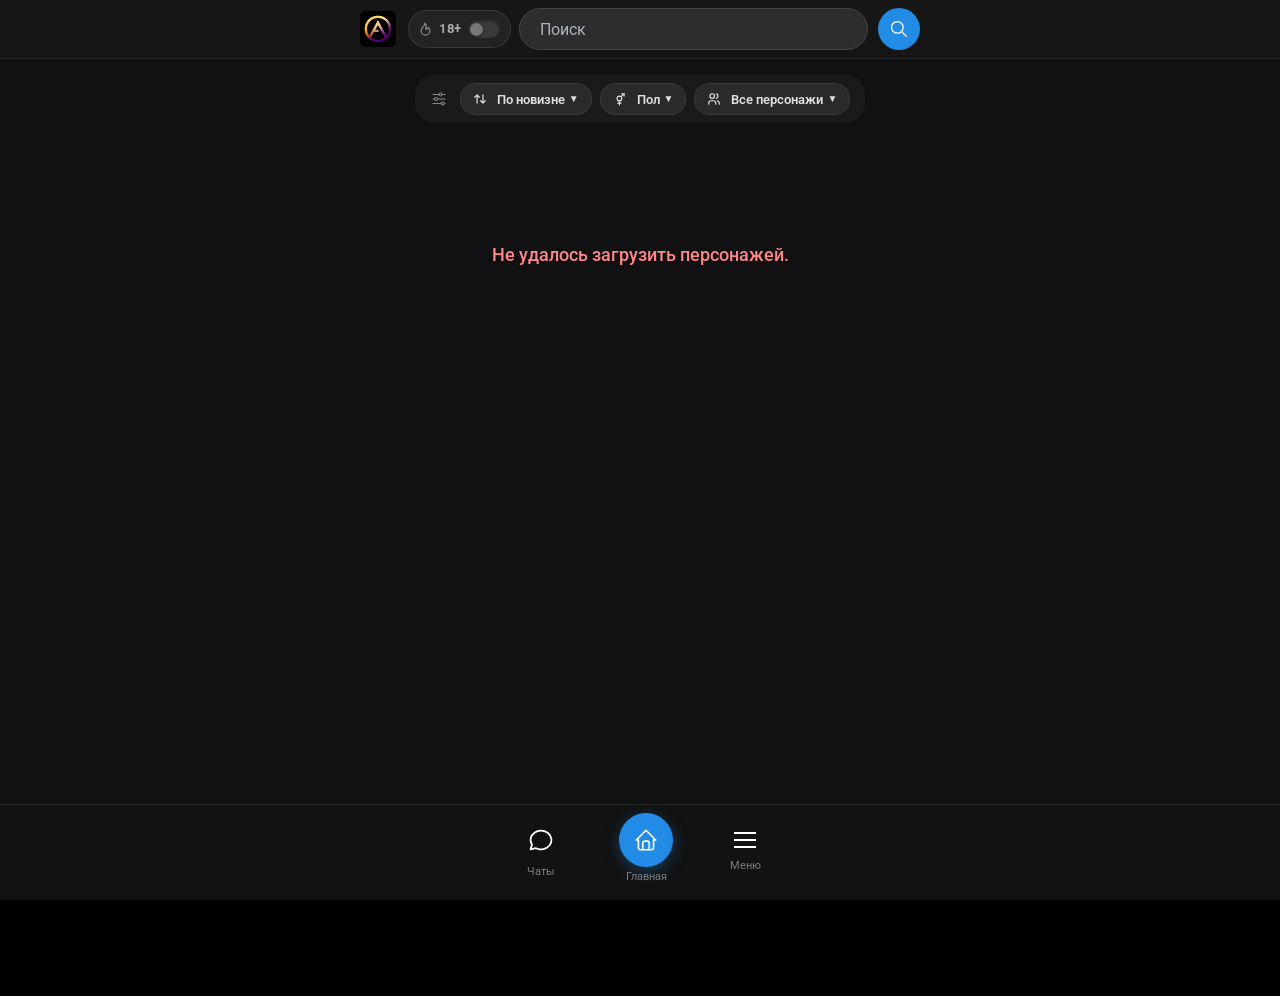
==== index.html @ a3805e85 "Update from https://github.com/DevONE-HoPe/webapp-react/commit/6ae5ed0ba43aebdad2dd66cb161c7d2dec6e6" ====
<!doctype html>
<html lang="en">
  <head>
    <meta charset="UTF-8" />
    <link rel="icon" type="image/svg+xml" href="/vite.svg" />
    <meta name="viewport" content="width=device-width, initial-scale=1.0, maximum-scale=1.0, user-scalable=no" />
    <!-- <script type="text/javascript" src="https://auth.robokassa.ru/Merchant/bundle/robokassa_iframe.js"></script> -->
    <script src="https://yookassa.ru/checkout-widget/v1/checkout-widget.js" defer></script>
    <title>webapp-roleplay</title>
    <script>
      (function () {
        var devtools = { open: false };
        var detector = /./;
        detector.toString = function () {
          devtools.open = true;
          return '';
        };

        var alreadyLogged = false;

        setInterval(function () {
          devtools.open = false;
          console.log('%c', detector);
          setTimeout(function () {
            if (devtools.open && !alreadyLogged) {
              alreadyLogged = true;
              console.log(
                '%c Если ты сюда залез — то зачем?\n А главный вопрос... нахуя? 🤨',
                'color: red; font-size: 16px; font-weight: bold;'
              );
            }
            if (!devtools.open) {
              alreadyLogged = false;
            }
          }, 0);
        }, 1000);
      })();
    </script>
    <script type="module" crossorigin src="/assets/index-6wDla1Z4.js"></script>
    <link rel="modulepreload" crossorigin href="/assets/vendor-react-Clb4NWHV.js">
    <link rel="modulepreload" crossorigin href="/assets/vendor-mantine-LKPTpN4j.js">
    <link rel="stylesheet" crossorigin href="/assets/index-DlAmmr0N.css">
  </head>
  <body>
    <div id="root"></div>
  </body>
</html>
---- assets/index-DlAmmr0N.css ----
:root,:host{color-scheme:var(--mantine-color-scheme)}*,*:before,*:after{box-sizing:border-box}input,button,textarea,select{font:inherit}button,select{text-transform:none}body,:host{margin:0;font-family:var(--mantine-font-family);font-size:var(--mantine-font-size-md);line-height:var(--mantine-line-height);background-color:var(--mantine-color-body);color:var(--mantine-color-text);-webkit-font-smoothing:var(--mantine-webkit-font-smoothing);-moz-osx-font-smoothing:var(--mantine-moz-font-smoothing)}@media screen and (max-device-width:31.25em){body,:host{-webkit-text-size-adjust:100%}}@media(prefers-reduced-motion:reduce){[data-respect-reduced-motion] [data-reduce-motion]{transition:none;animation:none}}[data-mantine-color-scheme=light] .mantine-light-hidden,[data-mantine-color-scheme=dark] .mantine-dark-hidden{display:none}.mantine-focus-auto:focus-visible{outline:2px solid var(--mantine-primary-color-filled);outline-offset:calc(.125rem * var(--mantine-scale))}.mantine-focus-always:focus{outline:2px solid var(--mantine-primary-color-filled);outline-offset:calc(.125rem * var(--mantine-scale))}.mantine-focus-never:focus{outline:none}.mantine-active:active{transform:translateY(calc(.0625rem * var(--mantine-scale)))}fieldset:disabled .mantine-active:active{transform:none}:where([dir=rtl]) .mantine-rotate-rtl{transform:rotate(180deg)}:root,:host{--mantine-z-index-app: 100;--mantine-z-index-modal: 200;--mantine-z-index-popover: 300;--mantine-z-index-overlay: 400;--mantine-z-index-max: 9999;--mantine-scale: 1;--mantine-cursor-type: default;--mantine-webkit-font-smoothing: antialiased;--mantine-moz-font-smoothing: grayscale;--mantine-color-white: #fff;--mantine-color-black: #000;--mantine-line-height: 1.55;--mantine-font-family: -apple-system, BlinkMacSystemFont, Segoe UI, Roboto, Helvetica, Arial, sans-serif, Apple Color Emoji, Segoe UI Emoji;--mantine-font-family-monospace: ui-monospace, SFMono-Regular, Menlo, Monaco, Consolas, Liberation Mono, Courier New, monospace;--mantine-font-family-headings: -apple-system, BlinkMacSystemFont, Segoe UI, Roboto, Helvetica, Arial, sans-serif, Apple Color Emoji, Segoe UI Emoji;--mantine-heading-font-weight: 700;--mantine-heading-text-wrap: wrap;--mantine-radius-default: calc(.25rem * var(--mantine-scale));--mantine-primary-color-filled: var(--mantine-color-blue-filled);--mantine-primary-color-filled-hover: var(--mantine-color-blue-filled-hover);--mantine-primary-color-light: var(--mantine-color-blue-light);--mantine-primary-color-light-hover: var(--mantine-color-blue-light-hover);--mantine-primary-color-light-color: var(--mantine-color-blue-light-color);--mantine-breakpoint-xs: 36em;--mantine-breakpoint-sm: 48em;--mantine-breakpoint-md: 62em;--mantine-breakpoint-lg: 75em;--mantine-breakpoint-xl: 88em;--mantine-spacing-xs: calc(.625rem * var(--mantine-scale));--mantine-spacing-sm: calc(.75rem * var(--mantine-scale));--mantine-spacing-md: calc(1rem * var(--mantine-scale));--mantine-spacing-lg: calc(1.25rem * var(--mantine-scale));--mantine-spacing-xl: calc(2rem * var(--mantine-scale));--mantine-font-size-xs: calc(.75rem * var(--mantine-scale));--mantine-font-size-sm: calc(.875rem * var(--mantine-scale));--mantine-font-size-md: calc(1rem * var(--mantine-scale));--mantine-font-size-lg: calc(1.125rem * var(--mantine-scale));--mantine-font-size-xl: calc(1.25rem * var(--mantine-scale));--mantine-line-height-xs: 1.4;--mantine-line-height-sm: 1.45;--mantine-line-height-md: 1.55;--mantine-line-height-lg: 1.6;--mantine-line-height-xl: 1.65;--mantine-shadow-xs: 0 calc(.0625rem * var(--mantine-scale)) calc(.1875rem * var(--mantine-scale)) rgba(0, 0, 0, .05), 0 calc(.0625rem * var(--mantine-scale)) calc(.125rem * var(--mantine-scale)) rgba(0, 0, 0, .1);--mantine-shadow-sm: 0 calc(.0625rem * var(--mantine-scale)) calc(.1875rem * var(--mantine-scale)) rgba(0, 0, 0, .05), rgba(0, 0, 0, .05) 0 calc(.625rem * var(--mantine-scale)) calc(.9375rem * var(--mantine-scale)) calc(-.3125rem * var(--mantine-scale)), rgba(0, 0, 0, .04) 0 calc(.4375rem * var(--mantine-scale)) calc(.4375rem * var(--mantine-scale)) calc(-.3125rem * var(--mantine-scale));--mantine-shadow-md: 0 calc(.0625rem * var(--mantine-scale)) calc(.1875rem * var(--mantine-scale)) rgba(0, 0, 0, .05), rgba(0, 0, 0, .05) 0 calc(1.25rem * var(--mantine-scale)) calc(1.5625rem * var(--mantine-scale)) calc(-.3125rem * var(--mantine-scale)), rgba(0, 0, 0, .04) 0 calc(.625rem * var(--mantine-scale)) calc(.625rem * var(--mantine-scale)) calc(-.3125rem * var(--mantine-scale));--mantine-shadow-lg: 0 calc(.0625rem * var(--mantine-scale)) calc(.1875rem * var(--mantine-scale)) rgba(0, 0, 0, .05), rgba(0, 0, 0, .05) 0 calc(1.75rem * var(--mantine-scale)) calc(1.4375rem * var(--mantine-scale)) calc(-.4375rem * var(--mantine-scale)), rgba(0, 0, 0, .04) 0 calc(.75rem * var(--mantine-scale)) calc(.75rem * var(--mantine-scale)) calc(-.4375rem * var(--mantine-scale));--mantine-shadow-xl: 0 calc(.0625rem * var(--mantine-scale)) calc(.1875rem * var(--mantine-scale)) rgba(0, 0, 0, .05), rgba(0, 0, 0, .05) 0 calc(2.25rem * var(--mantine-scale)) calc(1.75rem * var(--mantine-scale)) calc(-.4375rem * var(--mantine-scale)), rgba(0, 0, 0, .04) 0 calc(1.0625rem * var(--mantine-scale)) calc(1.0625rem * var(--mantine-scale)) calc(-.4375rem * var(--mantine-scale));--mantine-radius-xs: calc(.125rem * var(--mantine-scale));--mantine-radius-sm: calc(.25rem * var(--mantine-scale));--mantine-radius-md: calc(.5rem * var(--mantine-scale));--mantine-radius-lg: calc(1rem * var(--mantine-scale));--mantine-radius-xl: calc(2rem * var(--mantine-scale));--mantine-primary-color-0: var(--mantine-color-blue-0);--mantine-primary-color-1: var(--mantine-color-blue-1);--mantine-primary-color-2: var(--mantine-color-blue-2);--mantine-primary-color-3: var(--mantine-color-blue-3);--mantine-primary-color-4: var(--mantine-color-blue-4);--mantine-primary-color-5: var(--mantine-color-blue-5);--mantine-primary-color-6: var(--mantine-color-blue-6);--mantine-primary-color-7: var(--mantine-color-blue-7);--mantine-primary-color-8: var(--mantine-color-blue-8);--mantine-primary-color-9: var(--mantine-color-blue-9);--mantine-color-dark-0: #c9c9c9;--mantine-color-dark-1: #b8b8b8;--mantine-color-dark-2: #828282;--mantine-color-dark-3: #696969;--mantine-color-dark-4: #424242;--mantine-color-dark-5: #3b3b3b;--mantine-color-dark-6: #2e2e2e;--mantine-color-dark-7: #242424;--mantine-color-dark-8: #1f1f1f;--mantine-color-dark-9: #141414;--mantine-color-gray-0: #f8f9fa;--mantine-color-gray-1: #f1f3f5;--mantine-color-gray-2: #e9ecef;--mantine-color-gray-3: #dee2e6;--mantine-color-gray-4: #ced4da;--mantine-color-gray-5: #adb5bd;--mantine-color-gray-6: #868e96;--mantine-color-gray-7: #495057;--mantine-color-gray-8: #343a40;--mantine-color-gray-9: #212529;--mantine-color-red-0: #fff5f5;--mantine-color-red-1: #ffe3e3;--mantine-color-red-2: #ffc9c9;--mantine-color-red-3: #ffa8a8;--mantine-color-red-4: #ff8787;--mantine-color-red-5: #ff6b6b;--mantine-color-red-6: #fa5252;--mantine-color-red-7: #f03e3e;--mantine-color-red-8: #e03131;--mantine-color-red-9: #c92a2a;--mantine-color-pink-0: #fff0f6;--mantine-color-pink-1: #ffdeeb;--mantine-color-pink-2: #fcc2d7;--mantine-color-pink-3: #faa2c1;--mantine-color-pink-4: #f783ac;--mantine-color-pink-5: #f06595;--mantine-color-pink-6: #e64980;--mantine-color-pink-7: #d6336c;--mantine-color-pink-8: #c2255c;--mantine-color-pink-9: #a61e4d;--mantine-color-grape-0: #f8f0fc;--mantine-color-grape-1: #f3d9fa;--mantine-color-grape-2: #eebefa;--mantine-color-grape-3: #e599f7;--mantine-color-grape-4: #da77f2;--mantine-color-grape-5: #cc5de8;--mantine-color-grape-6: #be4bdb;--mantine-color-grape-7: #ae3ec9;--mantine-color-grape-8: #9c36b5;--mantine-color-grape-9: #862e9c;--mantine-color-violet-0: #f3f0ff;--mantine-color-violet-1: #e5dbff;--mantine-color-violet-2: #d0bfff;--mantine-color-violet-3: #b197fc;--mantine-color-violet-4: #9775fa;--mantine-color-violet-5: #845ef7;--mantine-color-violet-6: #7950f2;--mantine-color-violet-7: #7048e8;--mantine-color-violet-8: #6741d9;--mantine-color-violet-9: #5f3dc4;--mantine-color-indigo-0: #edf2ff;--mantine-color-indigo-1: #dbe4ff;--mantine-color-indigo-2: #bac8ff;--mantine-color-indigo-3: #91a7ff;--mantine-color-indigo-4: #748ffc;--mantine-color-indigo-5: #5c7cfa;--mantine-color-indigo-6: #4c6ef5;--mantine-color-indigo-7: #4263eb;--mantine-color-indigo-8: #3b5bdb;--mantine-color-indigo-9: #364fc7;--mantine-color-blue-0: #e7f5ff;--mantine-color-blue-1: #d0ebff;--mantine-color-blue-2: #a5d8ff;--mantine-color-blue-3: #74c0fc;--mantine-color-blue-4: #4dabf7;--mantine-color-blue-5: #339af0;--mantine-color-blue-6: #228be6;--mantine-color-blue-7: #1c7ed6;--mantine-color-blue-8: #1971c2;--mantine-color-blue-9: #1864ab;--mantine-color-cyan-0: #e3fafc;--mantine-color-cyan-1: #c5f6fa;--mantine-color-cyan-2: #99e9f2;--mantine-color-cyan-3: #66d9e8;--mantine-color-cyan-4: #3bc9db;--mantine-color-cyan-5: #22b8cf;--mantine-color-cyan-6: #15aabf;--mantine-color-cyan-7: #1098ad;--mantine-color-cyan-8: #0c8599;--mantine-color-cyan-9: #0b7285;--mantine-color-teal-0: #e6fcf5;--mantine-color-teal-1: #c3fae8;--mantine-color-teal-2: #96f2d7;--mantine-color-teal-3: #63e6be;--mantine-color-teal-4: #38d9a9;--mantine-color-teal-5: #20c997;--mantine-color-teal-6: #12b886;--mantine-color-teal-7: #0ca678;--mantine-color-teal-8: #099268;--mantine-color-teal-9: #087f5b;--mantine-color-green-0: #ebfbee;--mantine-color-green-1: #d3f9d8;--mantine-color-green-2: #b2f2bb;--mantine-color-green-3: #8ce99a;--mantine-color-green-4: #69db7c;--mantine-color-green-5: #51cf66;--mantine-color-green-6: #40c057;--mantine-color-green-7: #37b24d;--mantine-color-green-8: #2f9e44;--mantine-color-green-9: #2b8a3e;--mantine-color-lime-0: #f4fce3;--mantine-color-lime-1: #e9fac8;--mantine-color-lime-2: #d8f5a2;--mantine-color-lime-3: #c0eb75;--mantine-color-lime-4: #a9e34b;--mantine-color-lime-5: #94d82d;--mantine-color-lime-6: #82c91e;--mantine-color-lime-7: #74b816;--mantine-color-lime-8: #66a80f;--mantine-color-lime-9: #5c940d;--mantine-color-yellow-0: #fff9db;--mantine-color-yellow-1: #fff3bf;--mantine-color-yellow-2: #ffec99;--mantine-color-yellow-3: #ffe066;--mantine-color-yellow-4: #ffd43b;--mantine-color-yellow-5: #fcc419;--mantine-color-yellow-6: #fab005;--mantine-color-yellow-7: #f59f00;--mantine-color-yellow-8: #f08c00;--mantine-color-yellow-9: #e67700;--mantine-color-orange-0: #fff4e6;--mantine-color-orange-1: #ffe8cc;--mantine-color-orange-2: #ffd8a8;--mantine-color-orange-3: #ffc078;--mantine-color-orange-4: #ffa94d;--mantine-color-orange-5: #ff922b;--mantine-color-orange-6: #fd7e14;--mantine-color-orange-7: #f76707;--mantine-color-orange-8: #e8590c;--mantine-color-orange-9: #d9480f;--mantine-h1-font-size: calc(2.125rem * var(--mantine-scale));--mantine-h1-line-height: 1.3;--mantine-h1-font-weight: 700;--mantine-h2-font-size: calc(1.625rem * var(--mantine-scale));--mantine-h2-line-height: 1.35;--mantine-h2-font-weight: 700;--mantine-h3-font-size: calc(1.375rem * var(--mantine-scale));--mantine-h3-line-height: 1.4;--mantine-h3-font-weight: 700;--mantine-h4-font-size: calc(1.125rem * var(--mantine-scale));--mantine-h4-line-height: 1.45;--mantine-h4-font-weight: 700;--mantine-h5-font-size: calc(1rem * var(--mantine-scale));--mantine-h5-line-height: 1.5;--mantine-h5-font-weight: 700;--mantine-h6-font-size: calc(.875rem * var(--mantine-scale));--mantine-h6-line-height: 1.5;--mantine-h6-font-weight: 700}:root[data-mantine-color-scheme=dark],:host([data-mantine-color-scheme="dark"]){--mantine-color-scheme: dark;--mantine-primary-color-contrast: var(--mantine-color-white);--mantine-color-bright: var(--mantine-color-white);--mantine-color-text: var(--mantine-color-dark-0);--mantine-color-body: var(--mantine-color-dark-7);--mantine-color-error: var(--mantine-color-red-8);--mantine-color-placeholder: var(--mantine-color-dark-3);--mantine-color-anchor: var(--mantine-color-blue-4);--mantine-color-default: var(--mantine-color-dark-6);--mantine-color-default-hover: var(--mantine-color-dark-5);--mantine-color-default-color: var(--mantine-color-white);--mantine-color-default-border: var(--mantine-color-dark-4);--mantine-color-dimmed: var(--mantine-color-dark-2);--mantine-color-disabled: var(--mantine-color-dark-6);--mantine-color-disabled-color: var(--mantine-color-dark-3);--mantine-color-disabled-border: var(--mantine-color-dark-4);--mantine-color-dark-text: var(--mantine-color-dark-4);--mantine-color-dark-filled: var(--mantine-color-dark-8);--mantine-color-dark-filled-hover: var(--mantine-color-dark-9);--mantine-color-dark-light: rgba(46, 46, 46, .15);--mantine-color-dark-light-hover: rgba(46, 46, 46, .2);--mantine-color-dark-light-color: var(--mantine-color-dark-3);--mantine-color-dark-outline: var(--mantine-color-dark-4);--mantine-color-dark-outline-hover: rgba(66, 66, 66, .05);--mantine-color-gray-text: var(--mantine-color-gray-4);--mantine-color-gray-filled: var(--mantine-color-gray-8);--mantine-color-gray-filled-hover: var(--mantine-color-gray-9);--mantine-color-gray-light: rgba(134, 142, 150, .15);--mantine-color-gray-light-hover: rgba(134, 142, 150, .2);--mantine-color-gray-light-color: var(--mantine-color-gray-3);--mantine-color-gray-outline: var(--mantine-color-gray-4);--mantine-color-gray-outline-hover: rgba(206, 212, 218, .05);--mantine-color-red-text: var(--mantine-color-red-4);--mantine-color-red-filled: var(--mantine-color-red-8);--mantine-color-red-filled-hover: var(--mantine-color-red-9);--mantine-color-red-light: rgba(250, 82, 82, .15);--mantine-color-red-light-hover: rgba(250, 82, 82, .2);--mantine-color-red-light-color: var(--mantine-color-red-3);--mantine-color-red-outline: var(--mantine-color-red-4);--mantine-color-red-outline-hover: rgba(255, 135, 135, .05);--mantine-color-pink-text: var(--mantine-color-pink-4);--mantine-color-pink-filled: var(--mantine-color-pink-8);--mantine-color-pink-filled-hover: var(--mantine-color-pink-9);--mantine-color-pink-light: rgba(230, 73, 128, .15);--mantine-color-pink-light-hover: rgba(230, 73, 128, .2);--mantine-color-pink-light-color: var(--mantine-color-pink-3);--mantine-color-pink-outline: var(--mantine-color-pink-4);--mantine-color-pink-outline-hover: rgba(247, 131, 172, .05);--mantine-color-grape-text: var(--mantine-color-grape-4);--mantine-color-grape-filled: var(--mantine-color-grape-8);--mantine-color-grape-filled-hover: var(--mantine-color-grape-9);--mantine-color-grape-light: rgba(190, 75, 219, .15);--mantine-color-grape-light-hover: rgba(190, 75, 219, .2);--mantine-color-grape-light-color: var(--mantine-color-grape-3);--mantine-color-grape-outline: var(--mantine-color-grape-4);--mantine-color-grape-outline-hover: rgba(218, 119, 242, .05);--mantine-color-violet-text: var(--mantine-color-violet-4);--mantine-color-violet-filled: var(--mantine-color-violet-8);--mantine-color-violet-filled-hover: var(--mantine-color-violet-9);--mantine-color-violet-light: rgba(121, 80, 242, .15);--mantine-color-violet-light-hover: rgba(121, 80, 242, .2);--mantine-color-violet-light-color: var(--mantine-color-violet-3);--mantine-color-violet-outline: var(--mantine-color-violet-4);--mantine-color-violet-outline-hover: rgba(151, 117, 250, .05);--mantine-color-indigo-text: var(--mantine-color-indigo-4);--mantine-color-indigo-filled: var(--mantine-color-indigo-8);--mantine-color-indigo-filled-hover: var(--mantine-color-indigo-9);--mantine-color-indigo-light: rgba(76, 110, 245, .15);--mantine-color-indigo-light-hover: rgba(76, 110, 245, .2);--mantine-color-indigo-light-color: var(--mantine-color-indigo-3);--mantine-color-indigo-outline: var(--mantine-color-indigo-4);--mantine-color-indigo-outline-hover: rgba(116, 143, 252, .05);--mantine-color-blue-text: var(--mantine-color-blue-4);--mantine-color-blue-filled: var(--mantine-color-blue-8);--mantine-color-blue-filled-hover: var(--mantine-color-blue-9);--mantine-color-blue-light: rgba(34, 139, 230, .15);--mantine-color-blue-light-hover: rgba(34, 139, 230, .2);--mantine-color-blue-light-color: var(--mantine-color-blue-3);--mantine-color-blue-outline: var(--mantine-color-blue-4);--mantine-color-blue-outline-hover: rgba(77, 171, 247, .05);--mantine-color-cyan-text: var(--mantine-color-cyan-4);--mantine-color-cyan-filled: var(--mantine-color-cyan-8);--mantine-color-cyan-filled-hover: var(--mantine-color-cyan-9);--mantine-color-cyan-light: rgba(21, 170, 191, .15);--mantine-color-cyan-light-hover: rgba(21, 170, 191, .2);--mantine-color-cyan-light-color: var(--mantine-color-cyan-3);--mantine-color-cyan-outline: var(--mantine-color-cyan-4);--mantine-color-cyan-outline-hover: rgba(59, 201, 219, .05);--mantine-color-teal-text: var(--mantine-color-teal-4);--mantine-color-teal-filled: var(--mantine-color-teal-8);--mantine-color-teal-filled-hover: var(--mantine-color-teal-9);--mantine-color-teal-light: rgba(18, 184, 134, .15);--mantine-color-teal-light-hover: rgba(18, 184, 134, .2);--mantine-color-teal-light-color: var(--mantine-color-teal-3);--mantine-color-teal-outline: var(--mantine-color-teal-4);--mantine-color-teal-outline-hover: rgba(56, 217, 169, .05);--mantine-color-green-text: var(--mantine-color-green-4);--mantine-color-green-filled: var(--mantine-color-green-8);--mantine-color-green-filled-hover: var(--mantine-color-green-9);--mantine-color-green-light: rgba(64, 192, 87, .15);--mantine-color-green-light-hover: rgba(64, 192, 87, .2);--mantine-color-green-light-color: var(--mantine-color-green-3);--mantine-color-green-outline: var(--mantine-color-green-4);--mantine-color-green-outline-hover: rgba(105, 219, 124, .05);--mantine-color-lime-text: var(--mantine-color-lime-4);--mantine-color-lime-filled: var(--mantine-color-lime-8);--mantine-color-lime-filled-hover: var(--mantine-color-lime-9);--mantine-color-lime-light: rgba(130, 201, 30, .15);--mantine-color-lime-light-hover: rgba(130, 201, 30, .2);--mantine-color-lime-light-color: var(--mantine-color-lime-3);--mantine-color-lime-outline: var(--mantine-color-lime-4);--mantine-color-lime-outline-hover: rgba(169, 227, 75, .05);--mantine-color-yellow-text: var(--mantine-color-yellow-4);--mantine-color-yellow-filled: var(--mantine-color-yellow-8);--mantine-color-yellow-filled-hover: var(--mantine-color-yellow-9);--mantine-color-yellow-light: rgba(250, 176, 5, .15);--mantine-color-yellow-light-hover: rgba(250, 176, 5, .2);--mantine-color-yellow-light-color: var(--mantine-color-yellow-3);--mantine-color-yellow-outline: var(--mantine-color-yellow-4);--mantine-color-yellow-outline-hover: rgba(255, 212, 59, .05);--mantine-color-orange-text: var(--mantine-color-orange-4);--mantine-color-orange-filled: var(--mantine-color-orange-8);--mantine-color-orange-filled-hover: var(--mantine-color-orange-9);--mantine-color-orange-light: rgba(253, 126, 20, .15);--mantine-color-orange-light-hover: rgba(253, 126, 20, .2);--mantine-color-orange-light-color: var(--mantine-color-orange-3);--mantine-color-orange-outline: var(--mantine-color-orange-4);--mantine-color-orange-outline-hover: rgba(255, 169, 77, .05)}:root[data-mantine-color-scheme=light],:host([data-mantine-color-scheme="light"]){--mantine-color-scheme: light;--mantine-primary-color-contrast: var(--mantine-color-white);--mantine-color-bright: var(--mantine-color-black);--mantine-color-text: #000;--mantine-color-body: #fff;--mantine-color-error: var(--mantine-color-red-6);--mantine-color-placeholder: var(--mantine-color-gray-5);--mantine-color-anchor: var(--mantine-color-blue-6);--mantine-color-default: var(--mantine-color-white);--mantine-color-default-hover: var(--mantine-color-gray-0);--mantine-color-default-color: var(--mantine-color-black);--mantine-color-default-border: var(--mantine-color-gray-4);--mantine-color-dimmed: var(--mantine-color-gray-6);--mantine-color-disabled: var(--mantine-color-gray-2);--mantine-color-disabled-color: var(--mantine-color-gray-5);--mantine-color-disabled-border: var(--mantine-color-gray-3);--mantine-color-dark-text: var(--mantine-color-dark-filled);--mantine-color-dark-filled: var(--mantine-color-dark-6);--mantine-color-dark-filled-hover: var(--mantine-color-dark-7);--mantine-color-dark-light: rgba(46, 46, 46, .1);--mantine-color-dark-light-hover: rgba(46, 46, 46, .12);--mantine-color-dark-light-color: var(--mantine-color-dark-6);--mantine-color-dark-outline: var(--mantine-color-dark-6);--mantine-color-dark-outline-hover: rgba(46, 46, 46, .05);--mantine-color-gray-text: var(--mantine-color-gray-filled);--mantine-color-gray-filled: var(--mantine-color-gray-6);--mantine-color-gray-filled-hover: var(--mantine-color-gray-7);--mantine-color-gray-light: rgba(134, 142, 150, .1);--mantine-color-gray-light-hover: rgba(134, 142, 150, .12);--mantine-color-gray-light-color: var(--mantine-color-gray-6);--mantine-color-gray-outline: var(--mantine-color-gray-6);--mantine-color-gray-outline-hover: rgba(134, 142, 150, .05);--mantine-color-red-text: var(--mantine-color-red-filled);--mantine-color-red-filled: var(--mantine-color-red-6);--mantine-color-red-filled-hover: var(--mantine-color-red-7);--mantine-color-red-light: rgba(250, 82, 82, .1);--mantine-color-red-light-hover: rgba(250, 82, 82, .12);--mantine-color-red-light-color: var(--mantine-color-red-6);--mantine-color-red-outline: var(--mantine-color-red-6);--mantine-color-red-outline-hover: rgba(250, 82, 82, .05);--mantine-color-pink-text: var(--mantine-color-pink-filled);--mantine-color-pink-filled: var(--mantine-color-pink-6);--mantine-color-pink-filled-hover: var(--mantine-color-pink-7);--mantine-color-pink-light: rgba(230, 73, 128, .1);--mantine-color-pink-light-hover: rgba(230, 73, 128, .12);--mantine-color-pink-light-color: var(--mantine-color-pink-6);--mantine-color-pink-outline: var(--mantine-color-pink-6);--mantine-color-pink-outline-hover: rgba(230, 73, 128, .05);--mantine-color-grape-text: var(--mantine-color-grape-filled);--mantine-color-grape-filled: var(--mantine-color-grape-6);--mantine-color-grape-filled-hover: var(--mantine-color-grape-7);--mantine-color-grape-light: rgba(190, 75, 219, .1);--mantine-color-grape-light-hover: rgba(190, 75, 219, .12);--mantine-color-grape-light-color: var(--mantine-color-grape-6);--mantine-color-grape-outline: var(--mantine-color-grape-6);--mantine-color-grape-outline-hover: rgba(190, 75, 219, .05);--mantine-color-violet-text: var(--mantine-color-violet-filled);--mantine-color-violet-filled: var(--mantine-color-violet-6);--mantine-color-violet-filled-hover: var(--mantine-color-violet-7);--mantine-color-violet-light: rgba(121, 80, 242, .1);--mantine-color-violet-light-hover: rgba(121, 80, 242, .12);--mantine-color-violet-light-color: var(--mantine-color-violet-6);--mantine-color-violet-outline: var(--mantine-color-violet-6);--mantine-color-violet-outline-hover: rgba(121, 80, 242, .05);--mantine-color-indigo-text: var(--mantine-color-indigo-filled);--mantine-color-indigo-filled: var(--mantine-color-indigo-6);--mantine-color-indigo-filled-hover: var(--mantine-color-indigo-7);--mantine-color-indigo-light: rgba(76, 110, 245, .1);--mantine-color-indigo-light-hover: rgba(76, 110, 245, .12);--mantine-color-indigo-light-color: var(--mantine-color-indigo-6);--mantine-color-indigo-outline: var(--mantine-color-indigo-6);--mantine-color-indigo-outline-hover: rgba(76, 110, 245, .05);--mantine-color-blue-text: var(--mantine-color-blue-filled);--mantine-color-blue-filled: var(--mantine-color-blue-6);--mantine-color-blue-filled-hover: var(--mantine-color-blue-7);--mantine-color-blue-light: rgba(34, 139, 230, .1);--mantine-color-blue-light-hover: rgba(34, 139, 230, .12);--mantine-color-blue-light-color: var(--mantine-color-blue-6);--mantine-color-blue-outline: var(--mantine-color-blue-6);--mantine-color-blue-outline-hover: rgba(34, 139, 230, .05);--mantine-color-cyan-text: var(--mantine-color-cyan-filled);--mantine-color-cyan-filled: var(--mantine-color-cyan-6);--mantine-color-cyan-filled-hover: var(--mantine-color-cyan-7);--mantine-color-cyan-light: rgba(21, 170, 191, .1);--mantine-color-cyan-light-hover: rgba(21, 170, 191, .12);--mantine-color-cyan-light-color: var(--mantine-color-cyan-6);--mantine-color-cyan-outline: var(--mantine-color-cyan-6);--mantine-color-cyan-outline-hover: rgba(21, 170, 191, .05);--mantine-color-teal-text: var(--mantine-color-teal-filled);--mantine-color-teal-filled: var(--mantine-color-teal-6);--mantine-color-teal-filled-hover: var(--mantine-color-teal-7);--mantine-color-teal-light: rgba(18, 184, 134, .1);--mantine-color-teal-light-hover: rgba(18, 184, 134, .12);--mantine-color-teal-light-color: var(--mantine-color-teal-6);--mantine-color-teal-outline: var(--mantine-color-teal-6);--mantine-color-teal-outline-hover: rgba(18, 184, 134, .05);--mantine-color-green-text: var(--mantine-color-green-filled);--mantine-color-green-filled: var(--mantine-color-green-6);--mantine-color-green-filled-hover: var(--mantine-color-green-7);--mantine-color-green-light: rgba(64, 192, 87, .1);--mantine-color-green-light-hover: rgba(64, 192, 87, .12);--mantine-color-green-light-color: var(--mantine-color-green-6);--mantine-color-green-outline: var(--mantine-color-green-6);--mantine-color-green-outline-hover: rgba(64, 192, 87, .05);--mantine-color-lime-text: var(--mantine-color-lime-filled);--mantine-color-lime-filled: var(--mantine-color-lime-6);--mantine-color-lime-filled-hover: var(--mantine-color-lime-7);--mantine-color-lime-light: rgba(130, 201, 30, .1);--mantine-color-lime-light-hover: rgba(130, 201, 30, .12);--mantine-color-lime-light-color: var(--mantine-color-lime-6);--mantine-color-lime-outline: var(--mantine-color-lime-6);--mantine-color-lime-outline-hover: rgba(130, 201, 30, .05);--mantine-color-yellow-text: var(--mantine-color-yellow-filled);--mantine-color-yellow-filled: var(--mantine-color-yellow-6);--mantine-color-yellow-filled-hover: var(--mantine-color-yellow-7);--mantine-color-yellow-light: rgba(250, 176, 5, .1);--mantine-color-yellow-light-hover: rgba(250, 176, 5, .12);--mantine-color-yellow-light-color: var(--mantine-color-yellow-6);--mantine-color-yellow-outline: var(--mantine-color-yellow-6);--mantine-color-yellow-outline-hover: rgba(250, 176, 5, .05);--mantine-color-orange-text: var(--mantine-color-orange-filled);--mantine-color-orange-filled: var(--mantine-color-orange-6);--mantine-color-orange-filled-hover: var(--mantine-color-orange-7);--mantine-color-orange-light: rgba(253, 126, 20, .1);--mantine-color-orange-light-hover: rgba(253, 126, 20, .12);--mantine-color-orange-light-color: var(--mantine-color-orange-6);--mantine-color-orange-outline: var(--mantine-color-orange-6);--mantine-color-orange-outline-hover: rgba(253, 126, 20, .05)}.m_d57069b5{--scrollarea-scrollbar-size: calc(.75rem * var(--mantine-scale));position:relative;overflow:hidden}.m_d57069b5:where([data-autosize]) .m_b1336c6{min-width:min-content}.m_c0783ff9{scrollbar-width:none;overscroll-behavior:var(--scrollarea-over-scroll-behavior);-ms-overflow-style:none;-webkit-overflow-scrolling:touch;width:100%;height:100%}.m_c0783ff9::-webkit-scrollbar{display:none}.m_c0783ff9:where([data-scrollbars=xy],[data-scrollbars=y]):where([data-offset-scrollbars=xy],[data-offset-scrollbars=y],[data-offset-scrollbars=present]):where([data-vertical-hidden]){padding-inline-end:0;padding-inline-start:0}.m_c0783ff9:where([data-scrollbars=xy],[data-scrollbars=y]):where([data-offset-scrollbars=xy],[data-offset-scrollbars=y],[data-offset-scrollbars=present]):not([data-vertical-hidden]){padding-inline-end:var(--scrollarea-scrollbar-size);padding-inline-start:unset}.m_c0783ff9:where([data-scrollbars=xy],[data-scrollbars=x]):where([data-offset-scrollbars=xy],[data-offset-scrollbars=x],[data-offset-scrollbars=present]):where([data-horizontal-hidden]){padding-bottom:0}.m_c0783ff9:where([data-scrollbars=xy],[data-scrollbars=x]):where([data-offset-scrollbars=xy],[data-offset-scrollbars=x],[data-offset-scrollbars=present]):not([data-horizontal-hidden]){padding-bottom:var(--scrollarea-scrollbar-size)}.m_f8f631dd{min-width:100%;display:table}.m_c44ba933{-webkit-user-select:none;user-select:none;touch-action:none;box-sizing:border-box;transition:background-color .15s ease,opacity .15s ease;padding:calc(var(--scrollarea-scrollbar-size) / 5);display:flex;background-color:transparent;flex-direction:row}@media(hover:hover){:where([data-mantine-color-scheme=light]) .m_c44ba933:hover{background-color:var(--mantine-color-gray-0)}:where([data-mantine-color-scheme=light]) .m_c44ba933:hover>.m_d8b5e363{background-color:#00000080}:where([data-mantine-color-scheme=dark]) .m_c44ba933:hover{background-color:var(--mantine-color-dark-8)}:where([data-mantine-color-scheme=dark]) .m_c44ba933:hover>.m_d8b5e363{background-color:#ffffff80}}@media(hover:none){:where([data-mantine-color-scheme=light]) .m_c44ba933:active{background-color:var(--mantine-color-gray-0)}:where([data-mantine-color-scheme=light]) .m_c44ba933:active>.m_d8b5e363{background-color:#00000080}:where([data-mantine-color-scheme=dark]) .m_c44ba933:active{background-color:var(--mantine-color-dark-8)}:where([data-mantine-color-scheme=dark]) .m_c44ba933:active>.m_d8b5e363{background-color:#ffffff80}}.m_c44ba933:where([data-hidden],[data-state=hidden]){display:none}.m_c44ba933:where([data-orientation=vertical]){width:var(--scrollarea-scrollbar-size);top:0;bottom:var(--sa-corner-width);inset-inline-end:0}.m_c44ba933:where([data-orientation=horizontal]){height:var(--scrollarea-scrollbar-size);flex-direction:column;bottom:0;inset-inline-start:0;inset-inline-end:var(--sa-corner-width)}.m_d8b5e363{flex:1;border-radius:var(--scrollarea-scrollbar-size);position:relative;transition:background-color .15s ease;overflow:hidden;opacity:var(--thumb-opacity)}.m_d8b5e363:before{content:"";position:absolute;top:50%;left:50%;transform:translate(-50%,-50%);width:100%;height:100%;min-width:calc(2.75rem * var(--mantine-scale));min-height:calc(2.75rem * var(--mantine-scale))}:where([data-mantine-color-scheme=light]) .m_d8b5e363{background-color:#0006}:where([data-mantine-color-scheme=dark]) .m_d8b5e363{background-color:#fff6}.m_21657268{position:absolute;opacity:0;transition:opacity .15s ease;display:block;inset-inline-end:0;bottom:0}:where([data-mantine-color-scheme=light]) .m_21657268{background-color:var(--mantine-color-gray-0)}:where([data-mantine-color-scheme=dark]) .m_21657268{background-color:var(--mantine-color-dark-8)}.m_21657268:where([data-hovered]){opacity:1}.m_21657268:where([data-hidden]){display:none}.m_b1336c6{min-width:100%}.m_87cf2631{background-color:transparent;cursor:pointer;border:0;padding:0;appearance:none;font-size:var(--mantine-font-size-md);text-align:left;text-decoration:none;color:inherit;touch-action:manipulation;-webkit-tap-highlight-color:transparent}:where([dir=rtl]) .m_87cf2631{text-align:right}.m_515a97f8{border:0;clip:rect(0 0 0 0);height:calc(.0625rem * var(--mantine-scale));width:calc(.0625rem * var(--mantine-scale));margin:calc(-.0625rem * var(--mantine-scale));overflow:hidden;padding:0;position:absolute;white-space:nowrap}.m_1b7284a3{--paper-radius: var(--mantine-radius-default);outline:0;-webkit-tap-highlight-color:transparent;display:block;touch-action:manipulation;text-decoration:none;border-radius:var(--paper-radius);box-shadow:var(--paper-shadow);background-color:var(--mantine-color-body)}[data-mantine-color-scheme=light] .m_1b7284a3{--paper-border-color: var(--mantine-color-gray-3)}[data-mantine-color-scheme=dark] .m_1b7284a3{--paper-border-color: var(--mantine-color-dark-4)}.m_1b7284a3:where([data-with-border]){border:calc(.0625rem * var(--mantine-scale)) solid var(--paper-border-color)}.m_9814e45f{inset:0;position:absolute;background:var(--overlay-bg, rgba(0, 0, 0, .6));-webkit-backdrop-filter:var(--overlay-filter);backdrop-filter:var(--overlay-filter);border-radius:var(--overlay-radius, 0);z-index:var(--overlay-z-index)}.m_9814e45f:where([data-fixed]){position:fixed}.m_9814e45f:where([data-center]){display:flex;align-items:center;justify-content:center}.m_38a85659{position:absolute;border:1px solid var(--popover-border-color);padding:var(--mantine-spacing-sm) var(--mantine-spacing-md);box-shadow:var(--popover-shadow, none);border-radius:var(--popover-radius, var(--mantine-radius-default))}.m_38a85659:where([data-fixed]){position:fixed}.m_38a85659:focus{outline:none}:where([data-mantine-color-scheme=light]) .m_38a85659{--popover-border-color: var(--mantine-color-gray-2);background-color:var(--mantine-color-white)}:where([data-mantine-color-scheme=dark]) .m_38a85659{--popover-border-color: var(--mantine-color-dark-4);background-color:var(--mantine-color-dark-6)}.m_a31dc6c1{background-color:inherit;border:1px solid var(--popover-border-color);z-index:1}.m_3d7bc908{position:fixed;inset:0}.m_5ae2e3c{--loader-size-xs: calc(1.125rem * var(--mantine-scale));--loader-size-sm: calc(1.375rem * var(--mantine-scale));--loader-size-md: calc(2.25rem * var(--mantine-scale));--loader-size-lg: calc(2.75rem * var(--mantine-scale));--loader-size-xl: calc(3.625rem * var(--mantine-scale));--loader-size: var(--loader-size-md);--loader-color: var(--mantine-primary-color-filled)}@keyframes m_5d2b3b9d{0%{transform:scale(.6);opacity:0}50%,to{transform:scale(1)}}.m_7a2bd4cd{position:relative;width:var(--loader-size);height:var(--loader-size);display:flex;gap:calc(var(--loader-size) / 5)}.m_870bb79{flex:1;background:var(--loader-color);animation:m_5d2b3b9d 1.2s cubic-bezier(0,.5,.5,1) infinite;border-radius:calc(.125rem * var(--mantine-scale))}.m_870bb79:nth-of-type(1){animation-delay:-.24s}.m_870bb79:nth-of-type(2){animation-delay:-.12s}.m_870bb79:nth-of-type(3){animation-delay:0}@keyframes m_aac34a1{0%,to{transform:scale(1);opacity:1}50%{transform:scale(.6);opacity:.5}}.m_4e3f22d7{display:flex;justify-content:center;align-items:center;gap:calc(var(--loader-size) / 10);position:relative;width:var(--loader-size);height:var(--loader-size)}.m_870c4af{width:calc(var(--loader-size) / 3 - var(--loader-size) / 15);height:calc(var(--loader-size) / 3 - var(--loader-size) / 15);border-radius:50%;background:var(--loader-color);animation:m_aac34a1 .8s infinite linear}.m_870c4af:nth-child(2){animation-delay:.4s}@keyframes m_f8e89c4b{0%{transform:rotate(0)}to{transform:rotate(360deg)}}.m_b34414df{display:inline-block;width:var(--loader-size);height:var(--loader-size)}.m_b34414df:after{content:"";display:block;width:var(--loader-size);height:var(--loader-size);border-radius:calc(625rem * var(--mantine-scale));border-width:calc(var(--loader-size) / 8);border-style:solid;border-color:var(--loader-color) var(--loader-color) var(--loader-color) transparent;animation:m_f8e89c4b 1.2s linear infinite}.m_8d3f4000{--ai-size-xs: calc(1.125rem * var(--mantine-scale));--ai-size-sm: calc(1.375rem * var(--mantine-scale));--ai-size-md: calc(1.75rem * var(--mantine-scale));--ai-size-lg: calc(2.125rem * var(--mantine-scale));--ai-size-xl: calc(2.75rem * var(--mantine-scale));--ai-size-input-xs: calc(1.875rem * var(--mantine-scale));--ai-size-input-sm: calc(2.25rem * var(--mantine-scale));--ai-size-input-md: calc(2.625rem * var(--mantine-scale));--ai-size-input-lg: calc(3.125rem * var(--mantine-scale));--ai-size-input-xl: calc(3.75rem * var(--mantine-scale));--ai-size: var(--ai-size-md);--ai-color: var(--mantine-color-white);line-height:1;display:inline-flex;align-items:center;justify-content:center;position:relative;-webkit-user-select:none;user-select:none;overflow:hidden;width:var(--ai-size);height:var(--ai-size);min-width:var(--ai-size);min-height:var(--ai-size);border-radius:var(--ai-radius, var(--mantine-radius-default));background:var(--ai-bg, var(--mantine-primary-color-filled));color:var(--ai-color, var(--mantine-color-white));border:var(--ai-bd, calc(.0625rem * var(--mantine-scale)) solid transparent);cursor:pointer}@media(hover:hover){.m_8d3f4000:hover:where(:not([data-loading],:disabled,[data-disabled])){background-color:var(--ai-hover, var(--mantine-primary-color-filled-hover));color:var(--ai-hover-color, var(--ai-color))}}@media(hover:none){.m_8d3f4000:active:where(:not([data-loading],:disabled,[data-disabled])){background-color:var(--ai-hover, var(--mantine-primary-color-filled-hover));color:var(--ai-hover-color, var(--ai-color))}}.m_8d3f4000[data-loading]{cursor:not-allowed}.m_8d3f4000[data-loading] .m_8d3afb97{opacity:0;transform:translateY(100%)}.m_8d3f4000:where(:disabled:not([data-loading]),[data-disabled]:not([data-loading])){cursor:not-allowed;border:calc(.0625rem * var(--mantine-scale)) solid transparent;color:var(--mantine-color-disabled-color);background:var(--mantine-color-disabled)}.m_8d3f4000:where(:disabled:not([data-loading]),[data-disabled]:not([data-loading])):active{transform:none}.m_302b9fb1{inset:calc(-.0625rem * var(--mantine-scale));position:absolute;border-radius:var(--ai-radius, var(--mantine-radius-default));display:flex;align-items:center;justify-content:center}:where([data-mantine-color-scheme=light]) .m_302b9fb1{background-color:#ffffff26}:where([data-mantine-color-scheme=dark]) .m_302b9fb1{background-color:#00000026}.m_1a0f1b21{--ai-border-width: calc(.0625rem * var(--mantine-scale));display:flex}.m_1a0f1b21 :where(*):focus{position:relative;z-index:1}.m_1a0f1b21[data-orientation=horizontal]{flex-direction:row}.m_1a0f1b21[data-orientation=horizontal] .m_8d3f4000:not(:only-child):first-child,.m_1a0f1b21[data-orientation=horizontal] .m_437b6484:not(:only-child):first-child{border-end-end-radius:0;border-start-end-radius:0;border-inline-end-width:calc(var(--ai-border-width) / 2)}.m_1a0f1b21[data-orientation=horizontal] .m_8d3f4000:not(:only-child):last-child,.m_1a0f1b21[data-orientation=horizontal] .m_437b6484:not(:only-child):last-child{border-end-start-radius:0;border-start-start-radius:0;border-inline-start-width:calc(var(--ai-border-width) / 2)}.m_1a0f1b21[data-orientation=horizontal] .m_8d3f4000:not(:only-child):not(:first-child):not(:last-child),.m_1a0f1b21[data-orientation=horizontal] .m_437b6484:not(:only-child):not(:first-child):not(:last-child){border-radius:0;border-inline-width:calc(var(--ai-border-width) / 2)}.m_1a0f1b21[data-orientation=vertical]{flex-direction:column}.m_1a0f1b21[data-orientation=vertical] .m_8d3f4000:not(:only-child):first-child,.m_1a0f1b21[data-orientation=vertical] .m_437b6484:not(:only-child):first-child{border-end-start-radius:0;border-end-end-radius:0;border-bottom-width:calc(var(--ai-border-width) / 2)}.m_1a0f1b21[data-orientation=vertical] .m_8d3f4000:not(:only-child):last-child,.m_1a0f1b21[data-orientation=vertical] .m_437b6484:not(:only-child):last-child{border-start-start-radius:0;border-start-end-radius:0;border-top-width:calc(var(--ai-border-width) / 2)}.m_1a0f1b21[data-orientation=vertical] .m_8d3f4000:not(:only-child):not(:first-child):not(:last-child),.m_1a0f1b21[data-orientation=vertical] .m_437b6484:not(:only-child):not(:first-child):not(:last-child){border-radius:0;border-bottom-width:calc(var(--ai-border-width) / 2);border-top-width:calc(var(--ai-border-width) / 2)}.m_8d3afb97{display:flex;align-items:center;justify-content:center;transition:transform .15s ease,opacity .1s ease;width:100%;height:100%}.m_437b6484{--section-height-xs: calc(1.125rem * var(--mantine-scale));--section-height-sm: calc(1.375rem * var(--mantine-scale));--section-height-md: calc(1.75rem * var(--mantine-scale));--section-height-lg: calc(2.125rem * var(--mantine-scale));--section-height-xl: calc(2.75rem * var(--mantine-scale));--section-height-input-xs: calc(1.875rem * var(--mantine-scale));--section-height-input-sm: calc(2.25rem * var(--mantine-scale));--section-height-input-md: calc(2.625rem * var(--mantine-scale));--section-height-input-lg: calc(3.125rem * var(--mantine-scale));--section-height-input-xl: calc(3.75rem * var(--mantine-scale));--section-padding-x-xs: calc(.375rem * var(--mantine-scale));--section-padding-x-sm: calc(.5rem * var(--mantine-scale));--section-padding-x-md: calc(.625rem * var(--mantine-scale));--section-padding-x-lg: calc(.75rem * var(--mantine-scale));--section-padding-x-xl: calc(1rem * var(--mantine-scale));--section-height: var(--section-height-sm);--section-padding-x: var(--section-padding-x-sm);--section-color: var(--mantine-color-white);font-weight:600;width:auto;border-radius:var(--section-radius, var(--mantine-radius-default));font-size:var(--section-fz, var(--mantine-font-size-sm));background:var(--section-bg, var(--mantine-primary-color-filled));border:var(--section-bd, calc(.0625rem * var(--mantine-scale)) solid transparent);color:var(--section-color, var(--mantine-color-white));height:var(--section-height, var(--section-height-sm));padding-inline:var(--section-padding-x, var(--section-padding-x-sm));vertical-align:middle;line-height:1;display:inline-flex;align-items:center;justify-content:center}.m_86a44da5{--cb-size-xs: calc(1.125rem * var(--mantine-scale));--cb-size-sm: calc(1.375rem * var(--mantine-scale));--cb-size-md: calc(1.75rem * var(--mantine-scale));--cb-size-lg: calc(2.125rem * var(--mantine-scale));--cb-size-xl: calc(2.75rem * var(--mantine-scale));--cb-size: var(--cb-size-md);--cb-icon-size: 70%;--cb-radius: var(--mantine-radius-default);line-height:1;display:inline-flex;align-items:center;justify-content:center;position:relative;-webkit-user-select:none;user-select:none;width:var(--cb-size);height:var(--cb-size);min-width:var(--cb-size);min-height:var(--cb-size);border-radius:var(--cb-radius)}:where([data-mantine-color-scheme=light]) .m_86a44da5{color:var(--mantine-color-gray-7)}:where([data-mantine-color-scheme=dark]) .m_86a44da5{color:var(--mantine-color-dark-1)}.m_86a44da5[data-disabled],.m_86a44da5:disabled{cursor:not-allowed;opacity:.6}@media(hover:hover){:where([data-mantine-color-scheme=light]) .m_220c80f2:where(:not([data-disabled],:disabled)):hover{background-color:var(--mantine-color-gray-0)}:where([data-mantine-color-scheme=dark]) .m_220c80f2:where(:not([data-disabled],:disabled)):hover{background-color:var(--mantine-color-dark-6)}}@media(hover:none){:where([data-mantine-color-scheme=light]) .m_220c80f2:where(:not([data-disabled],:disabled)):active{background-color:var(--mantine-color-gray-0)}:where([data-mantine-color-scheme=dark]) .m_220c80f2:where(:not([data-disabled],:disabled)):active{background-color:var(--mantine-color-dark-6)}}.m_4081bf90{display:flex;flex-direction:row;flex-wrap:var(--group-wrap, wrap);justify-content:var(--group-justify, flex-start);align-items:var(--group-align, center);gap:var(--group-gap, var(--mantine-spacing-md))}.m_4081bf90:where([data-grow])>*{flex-grow:1;max-width:var(--group-child-width)}.m_615af6c9{line-height:1;padding:0;margin:0;font-weight:400;font-size:var(--mantine-font-size-md)}.m_b5489c3c{display:flex;justify-content:space-between;align-items:center;padding:var(--mb-padding, var(--mantine-spacing-md));padding-inline-end:calc(var(--mb-padding, var(--mantine-spacing-md)) - calc(.3125rem * var(--mantine-scale)));position:sticky;top:0;background-color:var(--mantine-color-body);z-index:1000;min-height:calc(3.75rem * var(--mantine-scale));transition:padding-inline-end .1s}.m_60c222c7{position:fixed;width:100%;top:0;bottom:0;z-index:var(--mb-z-index);pointer-events:none}.m_fd1ab0aa{pointer-events:all;box-shadow:var(--mb-shadow, var(--mantine-shadow-xl))}.m_fd1ab0aa [data-mantine-scrollbar]{z-index:1001}[data-offset-scrollbars] .m_fd1ab0aa:has([data-mantine-scrollbar]) .m_b5489c3c{padding-inline-end:calc(var(--mb-padding, var(--mantine-spacing-md)) + calc(.3125rem * var(--mantine-scale)))}.m_606cb269{margin-inline-start:auto}.m_5df29311{padding:var(--mb-padding, var(--mantine-spacing-md));padding-top:var(--mb-padding, var(--mantine-spacing-md))}.m_5df29311:where(:not(:only-child)){padding-top:0}.m_6c018570{position:relative;margin-top:var(--input-margin-top, 0rem);margin-bottom:var(--input-margin-bottom, 0rem);--input-height-xs: calc(1.875rem * var(--mantine-scale));--input-height-sm: calc(2.25rem * var(--mantine-scale));--input-height-md: calc(2.625rem * var(--mantine-scale));--input-height-lg: calc(3.125rem * var(--mantine-scale));--input-height-xl: calc(3.75rem * var(--mantine-scale));--input-padding-y-xs: calc(.3125rem * var(--mantine-scale));--input-padding-y-sm: calc(.375rem * var(--mantine-scale));--input-padding-y-md: calc(.5rem * var(--mantine-scale));--input-padding-y-lg: calc(.625rem * var(--mantine-scale));--input-padding-y-xl: calc(.8125rem * var(--mantine-scale));--input-height: var(--input-height-sm);--input-radius: var(--mantine-radius-default);--input-cursor: text;--input-text-align: left;--input-line-height: calc(var(--input-height) - calc(.125rem * var(--mantine-scale)));--input-padding: calc(var(--input-height) / 3);--input-padding-inline-start: var(--input-padding);--input-padding-inline-end: var(--input-padding);--input-placeholder-color: var(--mantine-color-placeholder);--input-color: var(--mantine-color-text);--input-disabled-bg: var(--mantine-color-disabled);--input-disabled-color: var(--mantine-color-disabled-color);--input-left-section-size: var(--input-left-section-width, calc(var(--input-height) - calc(.125rem * var(--mantine-scale))));--input-right-section-size: var( --input-right-section-width, calc(var(--input-height) - calc(.125rem * var(--mantine-scale))) );--input-size: var(--input-height);--section-y: calc(.0625rem * var(--mantine-scale));--left-section-start: calc(.0625rem * var(--mantine-scale));--left-section-border-radius: var(--input-radius) 0 0 var(--input-radius);--right-section-end: calc(.0625rem * var(--mantine-scale));--right-section-border-radius: 0 var(--input-radius) var(--input-radius) 0}.m_6c018570[data-variant=unstyled]{--input-padding: 0;--input-padding-y: 0;--input-padding-inline-start: 0;--input-padding-inline-end: 0}.m_6c018570[data-pointer]{--input-cursor: pointer}.m_6c018570[data-multiline]{--input-padding-y-xs: calc(.28125rem * var(--mantine-scale));--input-padding-y-sm: calc(.34375rem * var(--mantine-scale));--input-padding-y-md: calc(.4375rem * var(--mantine-scale));--input-padding-y-lg: calc(.59375rem * var(--mantine-scale));--input-padding-y-xl: calc(.8125rem * var(--mantine-scale));--input-size: auto;--input-line-height: var(--mantine-line-height)}.m_6c018570[data-with-left-section]{--input-padding-inline-start: var(--input-left-section-size)}.m_6c018570[data-with-right-section]{--input-padding-inline-end: var(--input-right-section-size)}.m_6c018570[data-size=xs] .m_6c018570[data-with-right-section]:has([data-combined-clear-section]){--input-padding-inline-end: calc(2.5625rem * var(--mantine-scale))}.m_6c018570[data-size=sm] .m_6c018570[data-with-right-section]:has([data-combined-clear-section]){--input-padding-inline-end: calc(3.125rem * var(--mantine-scale))}.m_6c018570[data-size=md] .m_6c018570[data-with-right-section]:has([data-combined-clear-section]){--input-padding-inline-end: calc(3.75rem * var(--mantine-scale))}.m_6c018570[data-size=lg] .m_6c018570[data-with-right-section]:has([data-combined-clear-section]){--input-padding-inline-end: calc(4.5rem * var(--mantine-scale))}.m_6c018570[data-size=xl] .m_6c018570[data-with-right-section]:has([data-combined-clear-section]){--input-padding-inline-end: calc(5.5625rem * var(--mantine-scale))}[data-mantine-color-scheme=light] .m_6c018570[data-variant=default]{--input-bd: var(--mantine-color-gray-4);--input-bg: var(--mantine-color-white);--input-bd-focus: var(--mantine-primary-color-filled)}[data-mantine-color-scheme=light] .m_6c018570[data-variant=filled]{--input-bd: transparent;--input-bg: var(--mantine-color-gray-1);--input-bd-focus: var(--mantine-primary-color-filled)}[data-mantine-color-scheme=light] .m_6c018570[data-variant=unstyled]{--input-bd: transparent;--input-bg: transparent;--input-bd-focus: transparent}[data-mantine-color-scheme=dark] .m_6c018570[data-variant=default]{--input-bd: var(--mantine-color-dark-4);--input-bg: var(--mantine-color-dark-6);--input-bd-focus: var(--mantine-primary-color-filled)}[data-mantine-color-scheme=dark] .m_6c018570[data-variant=filled]{--input-bd: transparent;--input-bg: var(--mantine-color-dark-5);--input-bd-focus: var(--mantine-primary-color-filled)}[data-mantine-color-scheme=dark] .m_6c018570[data-variant=unstyled]{--input-bd: transparent;--input-bg: transparent;--input-bd-focus: transparent}[data-mantine-color-scheme] .m_6c018570[data-error]:not([data-variant=unstyled]){--input-bd: var(--mantine-color-error)}[data-mantine-color-scheme] .m_6c018570[data-error]{--input-color: var(--mantine-color-error);--input-placeholder-color: var(--mantine-color-error);--input-section-color: var(--mantine-color-error)}:where([dir=rtl]) .m_6c018570{--input-text-align: right;--left-section-border-radius: 0 var(--input-radius) var(--input-radius) 0;--right-section-border-radius: var(--input-radius) 0 0 var(--input-radius)}.m_8fb7ebe7{-webkit-tap-highlight-color:transparent;appearance:none;resize:var(--input-resize, none);display:block;width:100%;transition:border-color .1s ease;text-align:var(--input-text-align);color:var(--input-color);border:calc(.0625rem * var(--mantine-scale)) solid var(--input-bd);background-color:var(--input-bg);font-family:var(--input-font-family, var(--mantine-font-family));height:var(--input-size);min-height:var(--input-height);line-height:var(--input-line-height);font-size:var(--_input-fz, var(--input-fz, var(--mantine-font-size-md)));border-radius:var(--input-radius);padding-inline-start:var(--input-padding-inline-start);padding-inline-end:var(--input-padding-inline-end);padding-top:var(--input-padding-y, 0rem);padding-bottom:var(--input-padding-y, 0rem);cursor:var(--input-cursor);overflow:var(--input-overflow)}.m_8fb7ebe7[data-no-overflow]{--input-overflow: hidden}.m_8fb7ebe7[data-monospace]{--input-font-family: var(--mantine-font-family-monospace);--_input-fz: calc(var(--input-fz) - calc(.125rem * var(--mantine-scale)))}.m_8fb7ebe7:focus,.m_8fb7ebe7:focus-within{outline:none;--input-bd: var(--input-bd-focus)}[data-error] .m_8fb7ebe7:focus,[data-error] .m_8fb7ebe7:focus-within{--input-bd: var(--mantine-color-error)}.m_8fb7ebe7::placeholder{color:var(--input-placeholder-color);opacity:1}.m_8fb7ebe7::-webkit-inner-spin-button,.m_8fb7ebe7::-webkit-outer-spin-button,.m_8fb7ebe7::-webkit-search-decoration,.m_8fb7ebe7::-webkit-search-cancel-button,.m_8fb7ebe7::-webkit-search-results-button,.m_8fb7ebe7::-webkit-search-results-decoration{appearance:none}.m_8fb7ebe7[type=number]{-moz-appearance:textfield}.m_8fb7ebe7:disabled,.m_8fb7ebe7[data-disabled]{cursor:not-allowed;opacity:.6;background-color:var(--input-disabled-bg);color:var(--input-disabled-color)}.m_8fb7ebe7:has(input:disabled){cursor:not-allowed;opacity:.6;background-color:var(--input-disabled-bg);color:var(--input-disabled-color)}.m_8fb7ebe7[readonly]{caret-color:transparent}.m_82577fc2{pointer-events:var(--section-pointer-events);position:absolute;z-index:1;inset-inline-start:var(--section-start);inset-inline-end:var(--section-end);bottom:var(--section-y);top:var(--section-y);display:flex;align-items:center;justify-content:center;width:var(--section-size);border-radius:var(--section-border-radius);color:var(--input-section-color, var(--mantine-color-dimmed))}.m_82577fc2[data-position=right]{--section-pointer-events: var(--input-right-section-pointer-events);--section-end: var(--right-section-end);--section-size: var(--input-right-section-size);--section-border-radius: var(--right-section-border-radius)}.m_6c018570[data-size=xs] .m_82577fc2[data-position=right]:has([data-combined-clear-section]){--section-size: calc(2.5625rem * var(--mantine-scale))}.m_6c018570[data-size=sm] .m_82577fc2[data-position=right]:has([data-combined-clear-section]){--section-size: calc(3.125rem * var(--mantine-scale))}.m_6c018570[data-size=md] .m_82577fc2[data-position=right]:has([data-combined-clear-section]){--section-size: calc(3.75rem * var(--mantine-scale))}.m_6c018570[data-size=lg] .m_82577fc2[data-position=right]:has([data-combined-clear-section]){--section-size: calc(4.5rem * var(--mantine-scale))}.m_6c018570[data-size=xl] .m_82577fc2[data-position=right]:has([data-combined-clear-section]){--section-size: calc(5.5625rem * var(--mantine-scale))}.m_82577fc2[data-position=left]{--section-pointer-events: var(--input-left-section-pointer-events);--section-start: var(--left-section-start);--section-size: var(--input-left-section-size);--section-border-radius: var(--left-section-border-radius)}.m_88bacfd0{color:var(--input-placeholder-color, var(--mantine-color-placeholder))}[data-error] .m_88bacfd0{--input-placeholder-color: var(--input-color, var(--mantine-color-placeholder))}.m_46b77525{line-height:var(--mantine-line-height)}.m_8fdc1311{display:inline-block;font-weight:500;overflow-wrap:break-word;cursor:default;-webkit-tap-highlight-color:transparent;font-size:var(--input-label-size, var(--mantine-font-size-sm))}.m_78a94662{color:var(--input-asterisk-color, var(--mantine-color-error))}.m_8f816625,.m_fe47ce59{word-wrap:break-word;line-height:1.2;display:block;margin:0;padding:0}.m_8f816625{color:var(--mantine-color-error);font-size:var(--input-error-size, calc(var(--mantine-font-size-sm) - calc(.125rem * var(--mantine-scale))))}.m_fe47ce59{color:var(--mantine-color-dimmed);font-size:var(--input-description-size, calc(var(--mantine-font-size-sm) - calc(.125rem * var(--mantine-scale))))}.m_8bffd616{display:flex}.m_96b553a6{--transition-duration: .15s;top:0;left:0;position:absolute;z-index:0;transition-property:transform,width,height;transition-timing-function:ease;transition-duration:0ms}.m_96b553a6:where([data-initialized]){transition-duration:var(--transition-duration)}.m_96b553a6:where([data-hidden]){background-color:red;display:none}.m_9bdbb667{--accordion-radius: var(--mantine-radius-default)}.m_df78851f{overflow-wrap:break-word}.m_4ba554d4{padding:var(--mantine-spacing-md);padding-top:calc(var(--mantine-spacing-xs) / 2)}.m_8fa820a0{margin:0;padding:0}.m_4ba585b8{width:100%;display:flex;align-items:center;flex-direction:row-reverse;padding-inline:var(--mantine-spacing-md);opacity:1;cursor:pointer;background-color:transparent;color:var(--mantine-color-bright)}.m_4ba585b8:where([data-chevron-position=left]){flex-direction:row;padding-inline-start:0}.m_4ba585b8:where(:disabled,[data-disabled]){opacity:.4;cursor:not-allowed}@media(hover:hover){:where([data-mantine-color-scheme=light]) .m_6939a5e9:where(:not(:disabled,[data-disabled])):hover,:where([data-mantine-color-scheme=light]) .m_4271d21b:where(:not(:disabled,[data-disabled])):hover{background-color:var(--mantine-color-gray-0)}:where([data-mantine-color-scheme=dark]) .m_6939a5e9:where(:not(:disabled,[data-disabled])):hover,:where([data-mantine-color-scheme=dark]) .m_4271d21b:where(:not(:disabled,[data-disabled])):hover{background-color:var(--mantine-color-dark-6)}}@media(hover:none){:where([data-mantine-color-scheme=light]) .m_6939a5e9:where(:not(:disabled,[data-disabled])):active,:where([data-mantine-color-scheme=light]) .m_4271d21b:where(:not(:disabled,[data-disabled])):active{background-color:var(--mantine-color-gray-0)}:where([data-mantine-color-scheme=dark]) .m_6939a5e9:where(:not(:disabled,[data-disabled])):active,:where([data-mantine-color-scheme=dark]) .m_4271d21b:where(:not(:disabled,[data-disabled])):active{background-color:var(--mantine-color-dark-6)}}.m_df3ffa0f{color:inherit;font-weight:400;flex:1;overflow:hidden;text-overflow:ellipsis;padding-top:var(--mantine-spacing-sm);padding-bottom:var(--mantine-spacing-sm)}.m_3f35ae96{display:flex;align-items:center;justify-content:flex-start;transition:transform var(--accordion-transition-duration, .2s) ease;width:var(--accordion-chevron-size, calc(.9375rem * var(--mantine-scale)));min-width:var(--accordion-chevron-size, calc(.9375rem * var(--mantine-scale)));transform:rotate(0)}.m_3f35ae96:where([data-rotate]){transform:rotate(180deg)}.m_3f35ae96:where([data-position=left]){margin-inline-end:var(--mantine-spacing-md);margin-inline-start:var(--mantine-spacing-md)}.m_9bd771fe{display:flex;align-items:center;justify-content:center;margin-inline-end:var(--mantine-spacing-sm)}.m_9bd771fe:where([data-chevron-position=left]){margin-inline-end:0;margin-inline-start:var(--mantine-spacing-lg)}:where([data-mantine-color-scheme=light]) .m_9bd7b098{--item-border-color: var(--mantine-color-gray-3);--item-filled-color: var(--mantine-color-gray-0)}:where([data-mantine-color-scheme=dark]) .m_9bd7b098{--item-border-color: var(--mantine-color-dark-4);--item-filled-color: var(--mantine-color-dark-6)}.m_fe19b709{border-bottom:1px solid var(--item-border-color)}.m_1f921b3b{border:1px solid var(--item-border-color);transition:background-color .15s ease}.m_1f921b3b:where([data-active]){background-color:var(--item-filled-color)}.m_1f921b3b:first-of-type{border-start-start-radius:var(--accordion-radius);border-start-end-radius:var(--accordion-radius)}.m_1f921b3b:first-of-type>[data-accordion-control]{border-start-start-radius:var(--accordion-radius);border-start-end-radius:var(--accordion-radius)}.m_1f921b3b:last-of-type{border-end-start-radius:var(--accordion-radius);border-end-end-radius:var(--accordion-radius)}.m_1f921b3b:last-of-type>[data-accordion-control]{border-end-start-radius:var(--accordion-radius);border-end-end-radius:var(--accordion-radius)}.m_1f921b3b+.m_1f921b3b{border-top:0}.m_2cdf939a{border-radius:var(--accordion-radius)}.m_2cdf939a:where([data-active]){background-color:var(--item-filled-color)}.m_9f59b069{background-color:var(--item-filled-color);border-radius:var(--accordion-radius);border:calc(.0625rem * var(--mantine-scale)) solid transparent;transition:background-color .15s ease}.m_9f59b069[data-active]{border-color:var(--item-border-color)}:where([data-mantine-color-scheme=light]) .m_9f59b069[data-active]{background-color:var(--mantine-color-white)}:where([data-mantine-color-scheme=dark]) .m_9f59b069[data-active]{background-color:var(--mantine-color-dark-7)}.m_9f59b069+.m_9f59b069{margin-top:var(--mantine-spacing-md)}.m_7f854edf{position:fixed;z-index:var(--affix-z-index);inset-inline-start:var(--affix-left);inset-inline-end:var(--affix-right);top:var(--affix-top);bottom:var(--affix-bottom)}.m_66836ed3{--alert-radius: var(--mantine-radius-default);--alert-bg: var(--mantine-primary-color-light);--alert-bd: calc(.0625rem * var(--mantine-scale)) solid transparent;--alert-color: var(--mantine-primary-color-light-color);padding:var(--mantine-spacing-md) var(--mantine-spacing-md);border-radius:var(--alert-radius);position:relative;overflow:hidden;background-color:var(--alert-bg);border:var(--alert-bd);color:var(--alert-color)}.m_a5d60502{display:flex}.m_667c2793{flex:1;display:flex;flex-direction:column;gap:var(--mantine-spacing-xs)}.m_6a03f287{display:flex;align-items:center;justify-content:space-between;font-size:var(--mantine-font-size-sm);font-weight:700}.m_6a03f287:where([data-with-close-button]){padding-inline-end:var(--mantine-spacing-md)}.m_698f4f23{display:block;overflow:hidden;text-overflow:ellipsis}.m_667f2a6a{line-height:1;width:calc(1.25rem * var(--mantine-scale));height:calc(1.25rem * var(--mantine-scale));display:flex;align-items:center;justify-content:flex-start;margin-inline-end:var(--mantine-spacing-md);margin-top:calc(.0625rem * var(--mantine-scale))}.m_7fa78076{text-overflow:ellipsis;overflow:hidden;font-size:var(--mantine-font-size-sm)}:where([data-mantine-color-scheme=light]) .m_7fa78076{color:var(--mantine-color-black)}:where([data-mantine-color-scheme=dark]) .m_7fa78076{color:var(--mantine-color-white)}.m_7fa78076:where([data-variant=filled]){color:var(--alert-color)}.m_7fa78076:where([data-variant=white]){color:var(--mantine-color-black)}.m_87f54839{width:calc(1.25rem * var(--mantine-scale));height:calc(1.25rem * var(--mantine-scale));color:var(--alert-color)}.m_b6d8b162{-webkit-tap-highlight-color:transparent;text-decoration:none;font-size:var(--text-fz, var(--mantine-font-size-md));line-height:var(--text-lh, var(--mantine-line-height-md));font-weight:400;margin:0;padding:0;color:var(--text-color)}.m_b6d8b162:where([data-truncate]){overflow:hidden;text-overflow:ellipsis;white-space:nowrap}.m_b6d8b162:where([data-truncate=start]){direction:rtl;text-align:right}:where([dir=rtl]) .m_b6d8b162:where([data-truncate=start]){direction:ltr;text-align:left}.m_b6d8b162:where([data-variant=gradient]){background-image:var(--text-gradient);background-clip:text;-webkit-background-clip:text;-webkit-text-fill-color:transparent}.m_b6d8b162:where([data-line-clamp]){overflow:hidden;text-overflow:ellipsis;display:-webkit-box;-webkit-line-clamp:var(--text-line-clamp);-webkit-box-orient:vertical}.m_b6d8b162:where([data-inherit]){line-height:inherit;font-weight:inherit;font-size:inherit}.m_b6d8b162:where([data-inline]){line-height:1}.m_849cf0da{color:var(--mantine-color-anchor);text-decoration:none;appearance:none;border:none;display:inline;padding:0;margin:0;background-color:transparent;cursor:pointer}@media(hover:hover){.m_849cf0da:where([data-underline=hover]):hover{text-decoration:underline}}@media(hover:none){.m_849cf0da:where([data-underline=hover]):active{text-decoration:underline}}.m_849cf0da:where([data-underline=not-hover]){text-decoration:underline}@media(hover:hover){.m_849cf0da:where([data-underline=not-hover]):hover{text-decoration:none}}@media(hover:none){.m_849cf0da:where([data-underline=not-hover]):active{text-decoration:none}}.m_849cf0da:where([data-underline=always]){text-decoration:underline}.m_849cf0da:where([data-variant=gradient]),.m_849cf0da:where([data-variant=gradient]):hover{text-decoration:none}.m_849cf0da:where([data-line-clamp]){display:-webkit-box}.m_48204f9b{width:var(--slider-size);height:var(--slider-size);position:relative;border-radius:100%;display:flex;align-items:center;justify-content:center;-webkit-user-select:none;user-select:none}.m_48204f9b:focus-within{outline:2px solid var(--mantine-primary-color-filled);outline-offset:calc(.125rem * var(--mantine-scale))}.m_48204f9b{--slider-size: calc(3.75rem * var(--mantine-scale));--thumb-size: calc(var(--slider-size) / 5)}:where([data-mantine-color-scheme=light]) .m_48204f9b{background-color:var(--mantine-color-gray-1)}:where([data-mantine-color-scheme=dark]) .m_48204f9b{background-color:var(--mantine-color-dark-5)}.m_bb9cdbad{position:absolute;inset:calc(.0625rem * var(--mantine-scale));border-radius:var(--slider-size);pointer-events:none}.m_481dd586{width:calc(.125rem * var(--mantine-scale));position:absolute;top:0;bottom:0;left:calc(50% - 1px);transform:rotate(var(--angle))}.m_481dd586:before{content:"";position:absolute;top:calc(var(--thumb-size) / 3);left:calc(.03125rem * var(--mantine-scale));width:calc(.0625rem * var(--mantine-scale));height:calc(var(--thumb-size) / 1.5);transform:translate(-50%,-50%)}:where([data-mantine-color-scheme=light]) .m_481dd586:before{background-color:var(--mantine-color-gray-4)}:where([data-mantine-color-scheme=dark]) .m_481dd586:before{background-color:var(--mantine-color-dark-3)}.m_481dd586[data-label]:after{min-width:calc(1.125rem * var(--mantine-scale));text-align:center;content:attr(data-label);position:absolute;top:calc(-1.5rem * var(--mantine-scale));left:calc(-.4375rem * var(--mantine-scale));transform:rotate(calc(360deg - var(--angle)));font-size:var(--mantine-font-size-xs)}.m_bc02ba3d{position:absolute;inset-block:0;inset-inline-start:calc(50% - 1.5px);inset-inline-end:0;height:100%;width:calc(.1875rem * var(--mantine-scale));outline:none;pointer-events:none}.m_bc02ba3d:before{content:"";position:absolute;right:0;top:0;height:min(var(--thumb-size),calc(var(--slider-size) / 2));width:calc(.1875rem * var(--mantine-scale))}:where([data-mantine-color-scheme=light]) .m_bc02ba3d:before{background-color:var(--mantine-color-gray-7)}:where([data-mantine-color-scheme=dark]) .m_bc02ba3d:before{background-color:var(--mantine-color-dark-1)}.m_bb8e875b{font-size:var(--mantine-font-size-xs)}.m_89ab340[data-resizing]{--app-shell-transition-duration: 0ms !important}.m_89ab340[data-disabled]{--app-shell-header-offset: 0rem !important;--app-shell-navbar-offset: 0rem !important;--app-shell-aside-offset: 0rem !important;--app-shell-footer-offset: 0rem !important}.m_89ab340[data-mode=static]{display:grid;grid-template-columns:var(--app-shell-navbar-width, 0) 1fr var(--app-shell-aside-width, 0);grid-template-rows:auto 1fr auto;position:relative;height:100%;overflow:auto}[data-mantine-color-scheme=light] .m_89ab340{--app-shell-border-color: var(--mantine-color-gray-3)}[data-mantine-color-scheme=dark] .m_89ab340{--app-shell-border-color: var(--mantine-color-dark-4)}.m_45252eee,.m_9cdde9a,.m_3b16f56b,.m_8983817,.m_3840c879{transition-duration:var(--app-shell-transition-duration);transition-timing-function:var(--app-shell-transition-timing-function)}.m_45252eee,.m_9cdde9a{position:fixed;display:flex;flex-direction:column;top:var(--app-shell-header-offset, 0rem);height:calc(100dvh - var(--app-shell-header-offset, 0rem) - var(--app-shell-footer-offset, 0rem));background-color:var(--mantine-color-body);transition-property:transform,top,height}:where([data-mode=static]) .m_45252eee,:where([data-mode=static]) .m_9cdde9a{position:var(--app-shell-navbar-position, fixed);grid-row:var(--app-shell-navbar-grid-row, auto);height:100%}:where([data-layout=alt]) .m_45252eee,:where([data-layout=alt]) .m_9cdde9a{top:0rem;height:100dvh}:where([data-mode=static][data-layout=alt]) .m_45252eee,:where([data-mode=static][data-layout=alt]) .m_9cdde9a{grid-row:var(--app-shell-navbar-grid-row-alt, var(--app-shell-navbar-grid-row, auto))}.m_45252eee{inset-inline-start:0;width:var(--app-shell-navbar-width);transition-property:transform,top,height;transform:var(--app-shell-navbar-transform);z-index:var(--app-shell-navbar-z-index)}:where([data-mode=static]) .m_45252eee{grid-column:var(--app-shell-navbar-grid-column, auto);display:var(--app-shell-navbar-display, flex)}:where([dir=rtl]) .m_45252eee{transform:var(--app-shell-navbar-transform-rtl)}.m_45252eee:where([data-with-border]){border-inline-end:1px solid var(--app-shell-border-color)}.m_9cdde9a{inset-inline-end:0;width:var(--app-shell-aside-width);transform:var(--app-shell-aside-transform);z-index:var(--app-shell-aside-z-index)}:where([data-mode=static]) .m_9cdde9a{position:var(--app-shell-aside-position, fixed);grid-column:var(--app-shell-aside-grid-column, auto);grid-row:var(--app-shell-aside-grid-row, auto);display:var(--app-shell-aside-display, flex)}:where([dir=rtl]) .m_9cdde9a{transform:var(--app-shell-aside-transform-rtl)}.m_9cdde9a:where([data-with-border]){border-inline-start:1px solid var(--app-shell-border-color)}:where([data-scroll-locked]) .m_9cdde9a{visibility:var(--app-shell-aside-scroll-locked-visibility)}.m_8983817{padding-inline-start:calc(var(--app-shell-navbar-offset, 0rem) + var(--app-shell-padding));padding-inline-end:calc(var(--app-shell-aside-offset, 0rem) + var(--app-shell-padding));padding-top:calc(var(--app-shell-header-offset, 0rem) + var(--app-shell-padding));padding-bottom:calc(var(--app-shell-footer-offset, 0rem) + var(--app-shell-padding));min-height:100dvh;transition-property:padding}:where([data-mode=static]) .m_8983817{padding-inline-start:var(--app-shell-padding);padding-inline-end:var(--app-shell-padding);padding-top:var(--app-shell-padding);padding-bottom:var(--app-shell-padding);min-height:auto;grid-column:var(--app-shell-main-column-start, 1) / var(--app-shell-main-column-end, -1);grid-row:var(--app-shell-main-grid-row, 2)}.m_3b16f56b,.m_3840c879{position:fixed;inset-inline:0;transition-property:transform,margin-inline-start,margin-inline-end;background-color:var(--mantine-color-body)}:where([data-mode=static]) .m_3b16f56b,:where([data-mode=static]) .m_3840c879{position:var(--app-shell-header-position, fixed);grid-column:var(--app-shell-header-grid-column, auto)}:where([data-layout=alt]) .m_3b16f56b,:where([data-layout=alt]) .m_3840c879{margin-inline-start:var(--app-shell-navbar-offset, 0rem);margin-inline-end:var(--app-shell-aside-offset, 0rem)}:where([data-mode=static][data-layout=alt]) .m_3b16f56b,:where([data-mode=static][data-layout=alt]) .m_3840c879{margin-inline-start:0rem;margin-inline-end:0rem}.m_3b16f56b{top:0;height:var(--app-shell-header-height);background-color:var(--mantine-color-body);transform:var(--app-shell-header-transform);z-index:var(--app-shell-header-z-index)}:where([data-mode=static]) .m_3b16f56b{grid-row:var(--app-shell-header-grid-row, auto)}.m_3b16f56b:where([data-with-border]){border-bottom:1px solid var(--app-shell-border-color)}.m_3840c879{bottom:0;height:calc(var(--app-shell-footer-height) + env(safe-area-inset-bottom));padding-bottom:env(safe-area-inset-bottom);transform:var(--app-shell-footer-transform);z-index:var(--app-shell-footer-z-index)}:where([data-mode=static]) .m_3840c879{position:var(--app-shell-footer-position, fixed);grid-column:var(--app-shell-footer-grid-column, auto);grid-row:var(--app-shell-footer-grid-row, auto)}.m_3840c879:where([data-with-border]){border-top:1px solid var(--app-shell-border-color)}.m_6dcfc7c7{flex-grow:0}.m_6dcfc7c7:where([data-grow]){flex-grow:1}.m_71ac47fc{--ar-ratio: 1;max-width:100%}.m_71ac47fc>:where(*:not(style)){aspect-ratio:var(--ar-ratio);width:100%}.m_71ac47fc>:where(img,video){object-fit:cover}.m_88b62a41{--combobox-padding: calc(.25rem * var(--mantine-scale));padding:var(--combobox-padding)}.m_88b62a41:has([data-mantine-scrollbar]) .m_985517d8{max-width:calc(100% + var(--combobox-padding))}.m_88b62a41[data-composed]{padding-inline-end:0}.m_88b62a41[data-hidden]{display:none}.m_88b62a41,.m_b2821a6e{--combobox-option-padding-xs: calc(.25rem * var(--mantine-scale)) calc(.5rem * var(--mantine-scale));--combobox-option-padding-sm: calc(.375rem * var(--mantine-scale)) calc(.625rem * var(--mantine-scale));--combobox-option-padding-md: calc(.5rem * var(--mantine-scale)) calc(.75rem * var(--mantine-scale));--combobox-option-padding-lg: calc(.625rem * var(--mantine-scale)) calc(1rem * var(--mantine-scale));--combobox-option-padding-xl: calc(.875rem * var(--mantine-scale)) calc(1.25rem * var(--mantine-scale));--combobox-option-padding: var(--combobox-option-padding-sm)}.m_92253aa5{padding:var(--combobox-option-padding);font-size:var(--combobox-option-fz, var(--mantine-font-size-sm));border-radius:var(--mantine-radius-default);background-color:transparent;color:inherit;cursor:pointer;overflow-wrap:break-word}.m_92253aa5:where([data-combobox-selected]){background-color:var(--mantine-primary-color-filled);color:var(--mantine-color-white)}.m_92253aa5:where([data-combobox-disabled]){cursor:not-allowed;opacity:.35}@media(hover:hover){:where([data-mantine-color-scheme=light]) .m_92253aa5:hover:where(:not([data-combobox-selected],[data-combobox-disabled])){background-color:var(--mantine-color-gray-0)}:where([data-mantine-color-scheme=dark]) .m_92253aa5:hover:where(:not([data-combobox-selected],[data-combobox-disabled])){background-color:var(--mantine-color-dark-7)}}@media(hover:none){:where([data-mantine-color-scheme=light]) .m_92253aa5:active:where(:not([data-combobox-selected],[data-combobox-disabled])){background-color:var(--mantine-color-gray-0)}:where([data-mantine-color-scheme=dark]) .m_92253aa5:active:where(:not([data-combobox-selected],[data-combobox-disabled])){background-color:var(--mantine-color-dark-7)}}.m_985517d8{margin-inline:calc(var(--combobox-padding) * -1);margin-top:calc(var(--combobox-padding) * -1);width:calc(100% + var(--combobox-padding) * 2);border-top-width:0;border-inline-width:0;border-end-start-radius:0;border-end-end-radius:0;margin-bottom:var(--combobox-padding);position:relative}:where([data-mantine-color-scheme=light]) .m_985517d8,:where([data-mantine-color-scheme=light]) .m_985517d8:focus{border-color:var(--mantine-color-gray-2)}:where([data-mantine-color-scheme=dark]) .m_985517d8,:where([data-mantine-color-scheme=dark]) .m_985517d8:focus{border-color:var(--mantine-color-dark-4)}:where([data-mantine-color-scheme=light]) .m_985517d8{background-color:var(--mantine-color-white)}:where([data-mantine-color-scheme=dark]) .m_985517d8{background-color:var(--mantine-color-dark-7)}.m_2530cd1d{font-size:var(--combobox-option-fz, var(--mantine-font-size-sm));text-align:center;padding:var(--combobox-option-padding);color:var(--mantine-color-dimmed)}.m_858f94bd,.m_82b967cb{font-size:var(--combobox-option-fz, var(--mantine-font-size-sm));border:0 solid transparent;margin-inline:calc(var(--combobox-padding) * -1);padding:var(--combobox-option-padding)}:where([data-mantine-color-scheme=light]) .m_858f94bd,:where([data-mantine-color-scheme=light]) .m_82b967cb{border-color:var(--mantine-color-gray-2)}:where([data-mantine-color-scheme=dark]) .m_858f94bd,:where([data-mantine-color-scheme=dark]) .m_82b967cb{border-color:var(--mantine-color-dark-4)}.m_82b967cb{border-top-width:calc(.0625rem * var(--mantine-scale));margin-top:var(--combobox-padding);margin-bottom:calc(var(--combobox-padding) * -1)}.m_858f94bd{border-bottom-width:calc(.0625rem * var(--mantine-scale));margin-bottom:var(--combobox-padding);margin-top:calc(var(--combobox-padding) * -1)}.m_254f3e4f:has(.m_2bb2e9e5:only-child){display:none}.m_2bb2e9e5{color:var(--mantine-color-dimmed);font-size:calc(var(--combobox-option-fz, var(--mantine-font-size-sm)) * .85);padding:var(--combobox-option-padding);font-weight:500;position:relative;display:flex;align-items:center}.m_2bb2e9e5:after{content:"";flex:1;inset-inline:0;height:calc(.0625rem * var(--mantine-scale));margin-inline-start:var(--mantine-spacing-xs)}:where([data-mantine-color-scheme=light]) .m_2bb2e9e5:after{background-color:var(--mantine-color-gray-2)}:where([data-mantine-color-scheme=dark]) .m_2bb2e9e5:after{background-color:var(--mantine-color-dark-4)}.m_2bb2e9e5:only-child{display:none}.m_2943220b{--combobox-chevron-size-xs: calc(.875rem * var(--mantine-scale));--combobox-chevron-size-sm: calc(1.125rem * var(--mantine-scale));--combobox-chevron-size-md: calc(1.25rem * var(--mantine-scale));--combobox-chevron-size-lg: calc(1.5rem * var(--mantine-scale));--combobox-chevron-size-xl: calc(1.75rem * var(--mantine-scale));--combobox-chevron-size: var(--combobox-chevron-size-sm)}:where([data-mantine-color-scheme=light]) .m_2943220b{--_combobox-chevron-color: var(--combobox-chevron-color, var(--mantine-color-gray-6))}:where([data-mantine-color-scheme=dark]) .m_2943220b{--_combobox-chevron-color: var(--combobox-chevron-color, var(--mantine-color-dark-3))}.m_2943220b{width:var(--combobox-chevron-size);height:var(--combobox-chevron-size);color:var(--_combobox-chevron-color)}.m_2943220b:where([data-error]){color:var(--combobox-chevron-color, var(--mantine-color-error))}.m_390b5f4{display:flex;align-items:center;gap:calc(.5rem * var(--mantine-scale))}.m_390b5f4:where([data-reverse]){justify-content:space-between}.m_8ee53fc2{opacity:.4;width:.8em;min-width:.8em;height:.8em}:where([data-combobox-selected]) .m_8ee53fc2{opacity:1}.m_a530ee0a{width:.8em;min-width:.8em;height:.8em}.m_5f75b09e{--label-lh-xs: calc(1rem * var(--mantine-scale));--label-lh-sm: calc(1.25rem * var(--mantine-scale));--label-lh-md: calc(1.5rem * var(--mantine-scale));--label-lh-lg: calc(1.875rem * var(--mantine-scale));--label-lh-xl: calc(2.25rem * var(--mantine-scale));--label-lh: var(--label-lh-sm)}.m_5f75b09e[data-label-position=left]{--label-order: 1;--label-offset-end: var(--mantine-spacing-sm);--label-offset-start: 0}.m_5f75b09e[data-label-position=right]{--label-order: 2;--label-offset-end: 0;--label-offset-start: var(--mantine-spacing-sm)}.m_5f6e695e{-webkit-tap-highlight-color:transparent;display:flex}.m_d3ea56bb{--label-cursor: var(--mantine-cursor-type);-webkit-tap-highlight-color:transparent;display:inline-flex;flex-direction:column;font-size:var(--label-fz, var(--mantine-font-size-sm));line-height:var(--label-lh);cursor:var(--label-cursor);order:var(--label-order)}fieldset:disabled .m_d3ea56bb,.m_d3ea56bb[data-disabled]{--label-cursor: not-allowed}.m_8ee546b8{cursor:var(--label-cursor);color:inherit;padding-inline-start:var(--label-offset-start);padding-inline-end:var(--label-offset-end)}fieldset:disabled .m_8ee546b8,.m_8ee546b8:where([data-disabled]){color:var(--mantine-color-disabled-color)}.m_328f68c0{margin-top:calc(var(--mantine-spacing-xs) / 2);padding-inline-start:var(--label-offset-start);padding-inline-end:var(--label-offset-end);cursor:default}.m_8e8a99cc{margin-top:calc(var(--mantine-spacing-xs) / 2);padding-inline-start:var(--label-offset-start);padding-inline-end:var(--label-offset-end)}.m_bf2d988c{--checkbox-size-xs: calc(1rem * var(--mantine-scale));--checkbox-size-sm: calc(1.25rem * var(--mantine-scale));--checkbox-size-md: calc(1.5rem * var(--mantine-scale));--checkbox-size-lg: calc(1.875rem * var(--mantine-scale));--checkbox-size-xl: calc(2.25rem * var(--mantine-scale));--checkbox-size: var(--checkbox-size-sm);--checkbox-color: var(--mantine-primary-color-filled)}.m_bf2d988c:where([data-variant=filled]){--checkbox-icon-color: var(--mantine-color-white)}.m_bf2d988c:where([data-variant=outline]){--checkbox-icon-color: var(--checkbox-color)}.m_26062bec{position:relative;width:var(--checkbox-size);height:var(--checkbox-size);order:1}.m_26062bec:where([data-label-position=left]){order:2}.m_26063560{appearance:none;border:calc(.0625rem * var(--mantine-scale)) solid transparent;width:var(--checkbox-size);height:var(--checkbox-size);border-radius:var(--checkbox-radius, var(--mantine-radius-default));padding:0;display:block;margin:0;transition:border-color .1s ease,background-color .1s ease;cursor:var(--mantine-cursor-type);-webkit-tap-highlight-color:transparent}:where([data-mantine-color-scheme=light]) .m_26063560{background-color:var(--mantine-color-white);border-color:var(--mantine-color-gray-4)}:where([data-mantine-color-scheme=dark]) .m_26063560{background-color:var(--mantine-color-dark-6);border-color:var(--mantine-color-dark-4)}.m_26063560:where([data-error]){border-color:var(--mantine-color-error)}.m_26063560[data-indeterminate],.m_26063560:checked{background-color:var(--checkbox-color);border-color:var(--checkbox-color)}.m_26063560[data-indeterminate]+.m_bf295423,.m_26063560:checked+.m_bf295423{opacity:1;transform:none}.m_26063560:disabled{cursor:not-allowed;border-color:var(--mantine-color-disabled-border);background-color:var(--mantine-color-disabled)}.m_26063560:disabled+.m_bf295423{color:var(--mantine-color-disabled-color)}.m_215c4542+.m_bf295423{color:var(--checkbox-color)}.m_215c4542[data-indeterminate]:not(:disabled),.m_215c4542:checked:not(:disabled){background-color:transparent;border-color:var(--checkbox-color)}.m_215c4542[data-indeterminate]:not(:disabled)+.m_bf295423,.m_215c4542:checked:not(:disabled)+.m_bf295423{color:var(--checkbox-icon-color);opacity:1;transform:none}.m_bf295423{position:absolute;inset:0;width:60%;margin:auto;color:var(--checkbox-icon-color);pointer-events:none;transform:translateY(calc(.3125rem * var(--mantine-scale))) scale(.5);opacity:0;transition:transform .1s ease,opacity .1s ease}.m_26775b0a{--card-radius: var(--mantine-radius-default);display:block;width:100%;border-radius:var(--card-radius);cursor:pointer}.m_26775b0a :where(*){cursor:inherit}.m_26775b0a:where([data-with-border]){border:calc(.0625rem * var(--mantine-scale)) solid transparent}:where([data-mantine-color-scheme=light]) .m_26775b0a:where([data-with-border]){border-color:var(--mantine-color-gray-3)}:where([data-mantine-color-scheme=dark]) .m_26775b0a:where([data-with-border]){border-color:var(--mantine-color-dark-4)}.m_5e5256ee{--checkbox-size-xs: calc(1rem * var(--mantine-scale));--checkbox-size-sm: calc(1.25rem * var(--mantine-scale));--checkbox-size-md: calc(1.5rem * var(--mantine-scale));--checkbox-size-lg: calc(1.875rem * var(--mantine-scale));--checkbox-size-xl: calc(2.25rem * var(--mantine-scale));--checkbox-size: var(--checkbox-size-sm);--checkbox-color: var(--mantine-primary-color-filled)}.m_5e5256ee:where([data-variant=filled]){--checkbox-icon-color: var(--mantine-color-white)}.m_5e5256ee:where([data-variant=outline]){--checkbox-icon-color: var(--checkbox-color)}.m_5e5256ee{position:relative;border:calc(.0625rem * var(--mantine-scale)) solid transparent;width:var(--checkbox-size);min-width:var(--checkbox-size);height:var(--checkbox-size);min-height:var(--checkbox-size);border-radius:var(--checkbox-radius, var(--mantine-radius-default));transition:border-color .1s ease,background-color .1s ease;cursor:var(--mantine-cursor-type);-webkit-tap-highlight-color:transparent;display:flex;align-items:center;justify-content:center}:where([data-mantine-color-scheme=light]) .m_5e5256ee{background-color:var(--mantine-color-white);border-color:var(--mantine-color-gray-4)}:where([data-mantine-color-scheme=dark]) .m_5e5256ee{background-color:var(--mantine-color-dark-6);border-color:var(--mantine-color-dark-4)}.m_5e5256ee[data-indeterminate],.m_5e5256ee[data-checked]{background-color:var(--checkbox-color);border-color:var(--checkbox-color)}.m_5e5256ee[data-indeterminate]>.m_1b1c543a,.m_5e5256ee[data-checked]>.m_1b1c543a{opacity:1;transform:none;color:var(--checkbox-icon-color)}.m_5e5256ee[data-disabled]{cursor:not-allowed;border-color:var(--mantine-color-disabled-border);background-color:var(--mantine-color-disabled)}[data-mantine-color-scheme=light] .m_5e5256ee[data-disabled][data-checked]>.m_1b1c543a{color:var(--mantine-color-gray-5)}[data-mantine-color-scheme=dark] .m_5e5256ee[data-disabled][data-checked]>.m_1b1c543a{color:var(--mantine-color-dark-3)}.m_76e20374[data-indeterminate]:not([data-disabled]),.m_76e20374[data-checked]:not([data-disabled]){background-color:transparent;border-color:var(--checkbox-color)}.m_76e20374[data-indeterminate]:not([data-disabled])>.m_1b1c543a,.m_76e20374[data-checked]:not([data-disabled])>.m_1b1c543a{color:var(--checkbox-icon-color);opacity:1;transform:none}.m_1b1c543a{display:block;width:60%;color:transparent;pointer-events:none;transform:translateY(calc(.3125rem * var(--mantine-scale))) scale(.5);opacity:1;transition:transform .1s ease,opacity .1s ease}.m_11def92b{--ag-spacing: var(--mantine-spacing-sm);--ag-offset: calc(var(--ag-spacing) * -1);display:flex;padding-inline-start:var(--ag-spacing)}.m_f85678b6{--avatar-size-xs: calc(1rem * var(--mantine-scale));--avatar-size-sm: calc(1.625rem * var(--mantine-scale));--avatar-size-md: calc(2.375rem * var(--mantine-scale));--avatar-size-lg: calc(3.5rem * var(--mantine-scale));--avatar-size-xl: calc(5.25rem * var(--mantine-scale));--avatar-size: var(--avatar-size-md);--avatar-radius: calc(62.5rem * var(--mantine-scale));--avatar-bg: var(--mantine-color-gray-light);--avatar-bd: calc(.0625rem * var(--mantine-scale)) solid transparent;--avatar-color: var(--mantine-color-gray-light-color);--avatar-placeholder-fz: calc(var(--avatar-size) / 2.5);-webkit-tap-highlight-color:transparent;position:relative;display:block;-webkit-user-select:none;user-select:none;overflow:hidden;border-radius:var(--avatar-radius);text-decoration:none;padding:0;width:var(--avatar-size);height:var(--avatar-size);min-width:var(--avatar-size)}.m_f85678b6:where([data-within-group]){margin-inline-start:var(--ag-offset);border:2px solid var(--mantine-color-body);background:var(--mantine-color-body)}.m_11f8ac07{object-fit:cover;width:100%;height:100%;display:block}.m_104cd71f{font-weight:700;display:flex;align-items:center;justify-content:center;width:100%;height:100%;-webkit-user-select:none;user-select:none;border-radius:var(--avatar-radius);font-size:var(--avatar-placeholder-fz);background:var(--avatar-bg);border:var(--avatar-bd);color:var(--avatar-color)}.m_104cd71f>[data-avatar-placeholder-icon]{width:70%;height:70%}.m_2ce0de02{background-size:cover;background-position:center;display:block;width:100%;border:0;text-decoration:none;border-radius:var(--bi-radius, 0)}.m_347db0ec{--badge-height-xs: calc(1rem * var(--mantine-scale));--badge-height-sm: calc(1.125rem * var(--mantine-scale));--badge-height-md: calc(1.25rem * var(--mantine-scale));--badge-height-lg: calc(1.625rem * var(--mantine-scale));--badge-height-xl: calc(2rem * var(--mantine-scale));--badge-fz-xs: calc(.5625rem * var(--mantine-scale));--badge-fz-sm: calc(.625rem * var(--mantine-scale));--badge-fz-md: calc(.6875rem * var(--mantine-scale));--badge-fz-lg: calc(.8125rem * var(--mantine-scale));--badge-fz-xl: calc(1rem * var(--mantine-scale));--badge-padding-x-xs: calc(.375rem * var(--mantine-scale));--badge-padding-x-sm: calc(.5rem * var(--mantine-scale));--badge-padding-x-md: calc(.625rem * var(--mantine-scale));--badge-padding-x-lg: calc(.75rem * var(--mantine-scale));--badge-padding-x-xl: calc(1rem * var(--mantine-scale));--badge-height: var(--badge-height-md);--badge-fz: var(--badge-fz-md);--badge-padding-x: var(--badge-padding-x-md);--badge-radius: calc(62.5rem * var(--mantine-scale));--badge-lh: calc(var(--badge-height) - calc(.125rem * var(--mantine-scale)));--badge-color: var(--mantine-color-white);--badge-bg: var(--mantine-primary-color-filled);--badge-border-width: calc(.0625rem * var(--mantine-scale));--badge-bd: var(--badge-border-width) solid transparent;-webkit-tap-highlight-color:transparent;font-size:var(--badge-fz);border-radius:var(--badge-radius);height:var(--badge-height);line-height:var(--badge-lh);text-decoration:none;padding:0 var(--badge-padding-x);display:inline-grid;align-items:center;justify-content:center;width:fit-content;text-transform:uppercase;font-weight:700;letter-spacing:calc(.015625rem * var(--mantine-scale));cursor:default;text-overflow:ellipsis;overflow:hidden;color:var(--badge-color);background:var(--badge-bg);border:var(--badge-bd)}.m_347db0ec:where([data-with-left-section],[data-variant=dot]){grid-template-columns:auto 1fr}.m_347db0ec:where([data-with-right-section]){grid-template-columns:1fr auto}.m_347db0ec:where([data-with-left-section][data-with-right-section],[data-variant=dot][data-with-right-section]){grid-template-columns:auto 1fr auto}.m_347db0ec:where([data-block]){display:flex;width:100%}.m_347db0ec:where([data-circle]){padding-inline:calc(.125rem * var(--mantine-scale));display:flex;width:var(--badge-height)}.m_fbd81e3d{--badge-dot-size: calc(var(--badge-height) / 3.4)}:where([data-mantine-color-scheme=light]) .m_fbd81e3d{background-color:var(--mantine-color-white);border-color:var(--mantine-color-gray-4);color:var(--mantine-color-black)}:where([data-mantine-color-scheme=dark]) .m_fbd81e3d{background-color:var(--mantine-color-dark-5);border-color:var(--mantine-color-dark-5);color:var(--mantine-color-white)}.m_fbd81e3d:before{content:"";display:block;width:var(--badge-dot-size);height:var(--badge-dot-size);border-radius:var(--badge-dot-size);background-color:var(--badge-dot-color);margin-inline-end:var(--badge-dot-size)}.m_5add502a{white-space:nowrap;overflow:hidden;text-overflow:ellipsis;text-align:center;cursor:inherit}.m_91fdda9b{--badge-section-margin: calc(var(--mantine-spacing-xs) / 2);display:inline-flex;justify-content:center;align-items:center;max-height:calc(var(--badge-height) - var(--badge-border-width) * 2)}.m_91fdda9b:where([data-position=left]){margin-inline-end:var(--badge-section-margin)}.m_91fdda9b:where([data-position=right]){margin-inline-start:var(--badge-section-margin)}.m_ddec01c0{--blockquote-border: 3px solid var(--bq-bd);position:relative;margin:0;border-inline-start:var(--blockquote-border);border-start-end-radius:var(--bq-radius);border-end-end-radius:var(--bq-radius);padding:var(--mantine-spacing-xl) calc(2.375rem * var(--mantine-scale))}:where([data-mantine-color-scheme=light]) .m_ddec01c0{background-color:var(--bq-bg-light)}:where([data-mantine-color-scheme=dark]) .m_ddec01c0{background-color:var(--bq-bg-dark)}.m_dde7bd57{--blockquote-icon-offset: calc(var(--bq-icon-size) / -2);position:absolute;color:var(--bq-bd);background-color:var(--mantine-color-body);display:flex;align-items:center;justify-content:center;top:var(--blockquote-icon-offset);inset-inline-start:var(--blockquote-icon-offset);width:var(--bq-icon-size);height:var(--bq-icon-size);border-radius:var(--bq-icon-size)}.m_dde51a35{display:block;margin-top:var(--mantine-spacing-md);opacity:.6;font-size:85%}.m_8b3717df{display:flex;align-items:center;flex-wrap:wrap}.m_f678d540{line-height:1;white-space:nowrap;-webkit-tap-highlight-color:transparent}.m_3b8f2208{margin-inline:var(--bc-separator-margin, var(--mantine-spacing-xs));line-height:1;display:flex;align-items:center;justify-content:center}:where([data-mantine-color-scheme=light]) .m_3b8f2208{color:var(--mantine-color-gray-7)}:where([data-mantine-color-scheme=dark]) .m_3b8f2208{color:var(--mantine-color-dark-2)}.m_fea6bf1a{--burger-size-xs: calc(.75rem * var(--mantine-scale));--burger-size-sm: calc(1.125rem * var(--mantine-scale));--burger-size-md: calc(1.5rem * var(--mantine-scale));--burger-size-lg: calc(2.125rem * var(--mantine-scale));--burger-size-xl: calc(2.625rem * var(--mantine-scale));--burger-size: var(--burger-size-md);--burger-line-size: calc(var(--burger-size) / 12);width:calc(var(--burger-size) + var(--mantine-spacing-xs));height:calc(var(--burger-size) + var(--mantine-spacing-xs));padding:calc(var(--mantine-spacing-xs) / 2);cursor:pointer}:where([data-mantine-color-scheme=light]) .m_fea6bf1a{--burger-color: var(--mantine-color-black)}:where([data-mantine-color-scheme=dark]) .m_fea6bf1a{--burger-color: var(--mantine-color-white)}.m_d4fb9cad{position:relative;-webkit-user-select:none;user-select:none}.m_d4fb9cad,.m_d4fb9cad:before,.m_d4fb9cad:after{display:block;width:var(--burger-size);height:var(--burger-line-size);background-color:var(--burger-color);outline:calc(.0625rem * var(--mantine-scale)) solid transparent;transition-property:background-color,transform;transition-duration:var(--burger-transition-duration, .3s);transition-timing-function:var(--burger-transition-timing-function, ease)}.m_d4fb9cad:before,.m_d4fb9cad:after{position:absolute;content:"";inset-inline-start:0}.m_d4fb9cad:before{top:calc(var(--burger-size) / -3)}.m_d4fb9cad:after{top:calc(var(--burger-size) / 3)}.m_d4fb9cad[data-opened]{background-color:transparent}.m_d4fb9cad[data-opened]:before{transform:translateY(calc(var(--burger-size) / 3)) rotate(45deg)}.m_d4fb9cad[data-opened]:after{transform:translateY(calc(var(--burger-size) / -3)) rotate(-45deg)}.m_77c9d27d{--button-height-xs: calc(1.875rem * var(--mantine-scale));--button-height-sm: calc(2.25rem * var(--mantine-scale));--button-height-md: calc(2.625rem * var(--mantine-scale));--button-height-lg: calc(3.125rem * var(--mantine-scale));--button-height-xl: calc(3.75rem * var(--mantine-scale));--button-height-compact-xs: calc(1.375rem * var(--mantine-scale));--button-height-compact-sm: calc(1.625rem * var(--mantine-scale));--button-height-compact-md: calc(1.875rem * var(--mantine-scale));--button-height-compact-lg: calc(2.125rem * var(--mantine-scale));--button-height-compact-xl: calc(2.5rem * var(--mantine-scale));--button-padding-x-xs: calc(.875rem * var(--mantine-scale));--button-padding-x-sm: calc(1.125rem * var(--mantine-scale));--button-padding-x-md: calc(1.375rem * var(--mantine-scale));--button-padding-x-lg: calc(1.625rem * var(--mantine-scale));--button-padding-x-xl: calc(2rem * var(--mantine-scale));--button-padding-x-compact-xs: calc(.4375rem * var(--mantine-scale));--button-padding-x-compact-sm: calc(.5rem * var(--mantine-scale));--button-padding-x-compact-md: calc(.625rem * var(--mantine-scale));--button-padding-x-compact-lg: calc(.75rem * var(--mantine-scale));--button-padding-x-compact-xl: calc(.875rem * var(--mantine-scale));--button-height: var(--button-height-sm);--button-padding-x: var(--button-padding-x-sm);--button-color: var(--mantine-color-white);-webkit-user-select:none;user-select:none;font-weight:600;position:relative;line-height:1;text-align:center;overflow:hidden;width:auto;cursor:pointer;display:inline-block;border-radius:var(--button-radius, var(--mantine-radius-default));font-size:var(--button-fz, var(--mantine-font-size-sm));background:var(--button-bg, var(--mantine-primary-color-filled));border:var(--button-bd, calc(.0625rem * var(--mantine-scale)) solid transparent);color:var(--button-color, var(--mantine-color-white));height:var(--button-height, var(--button-height-sm));padding-inline:var(--button-padding-x, var(--button-padding-x-sm));vertical-align:middle}.m_77c9d27d:where([data-block]){display:block;width:100%}.m_77c9d27d:where([data-with-left-section]){padding-inline-start:calc(var(--button-padding-x) / 1.5)}.m_77c9d27d:where([data-with-right-section]){padding-inline-end:calc(var(--button-padding-x) / 1.5)}.m_77c9d27d:where(:disabled:not([data-loading]),[data-disabled]:not([data-loading])){cursor:not-allowed;border:calc(.0625rem * var(--mantine-scale)) solid transparent;transform:none;color:var(--mantine-color-disabled-color);background:var(--mantine-color-disabled)}.m_77c9d27d:before{content:"";pointer-events:none;position:absolute;inset:calc(-.0625rem * var(--mantine-scale));border-radius:var(--button-radius, var(--mantine-radius-default));transform:translateY(-100%);opacity:0;filter:blur(12px);transition:transform .15s ease,opacity .1s ease}:where([data-mantine-color-scheme=light]) .m_77c9d27d:before{background-color:#ffffff26}:where([data-mantine-color-scheme=dark]) .m_77c9d27d:before{background-color:#00000026}.m_77c9d27d:where([data-loading]){cursor:not-allowed;transform:none}.m_77c9d27d:where([data-loading]):before{transform:translateY(0);opacity:1}.m_77c9d27d:where([data-loading]) .m_80f1301b{opacity:0;transform:translateY(100%)}@media(hover:hover){.m_77c9d27d:hover:where(:not([data-loading],:disabled,[data-disabled])){background-color:var(--button-hover, var(--mantine-primary-color-filled-hover));color:var(--button-hover-color, var(--button-color))}}@media(hover:none){.m_77c9d27d:active:where(:not([data-loading],:disabled,[data-disabled])){background-color:var(--button-hover, var(--mantine-primary-color-filled-hover));color:var(--button-hover-color, var(--button-color))}}.m_80f1301b{display:flex;align-items:center;justify-content:var(--button-justify, center);height:100%;overflow:visible;transition:transform .15s ease,opacity .1s ease}.m_811560b9{white-space:nowrap;height:100%;overflow:hidden;display:flex;align-items:center;opacity:1}.m_811560b9:where([data-loading]){opacity:.2}.m_a74036a{display:flex;align-items:center}.m_a74036a:where([data-position=left]){margin-inline-end:var(--mantine-spacing-xs)}.m_a74036a:where([data-position=right]){margin-inline-start:var(--mantine-spacing-xs)}.m_a25b86ee{position:absolute;left:50%;top:50%}.m_80d6d844{--button-border-width: calc(.0625rem * var(--mantine-scale));display:flex}.m_80d6d844 :where(.m_77c9d27d):focus{position:relative;z-index:1}.m_80d6d844[data-orientation=horizontal]{flex-direction:row}.m_80d6d844[data-orientation=horizontal] .m_77c9d27d:not(:only-child):first-child,.m_80d6d844[data-orientation=horizontal] .m_70be2a01:not(:only-child):first-child{border-end-end-radius:0;border-start-end-radius:0;border-inline-end-width:calc(var(--button-border-width) / 2)}.m_80d6d844[data-orientation=horizontal] .m_77c9d27d:not(:only-child):last-child,.m_80d6d844[data-orientation=horizontal] .m_70be2a01:not(:only-child):last-child{border-end-start-radius:0;border-start-start-radius:0;border-inline-start-width:calc(var(--button-border-width) / 2)}.m_80d6d844[data-orientation=horizontal] .m_77c9d27d:not(:only-child):not(:first-child):not(:last-child),.m_80d6d844[data-orientation=horizontal] .m_70be2a01:not(:only-child):not(:first-child):not(:last-child){border-radius:0;border-inline-width:calc(var(--button-border-width) / 2)}.m_80d6d844[data-orientation=vertical]{flex-direction:column}.m_80d6d844[data-orientation=vertical] .m_77c9d27d:not(:only-child):first-child,.m_80d6d844[data-orientation=vertical] .m_70be2a01:not(:only-child):first-child{border-end-start-radius:0;border-end-end-radius:0;border-bottom-width:calc(var(--button-border-width) / 2)}.m_80d6d844[data-orientation=vertical] .m_77c9d27d:not(:only-child):last-child,.m_80d6d844[data-orientation=vertical] .m_70be2a01:not(:only-child):last-child{border-start-start-radius:0;border-start-end-radius:0;border-top-width:calc(var(--button-border-width) / 2)}.m_80d6d844[data-orientation=vertical] .m_77c9d27d:not(:only-child):not(:first-child):not(:last-child),.m_80d6d844[data-orientation=vertical] .m_70be2a01:not(:only-child):not(:first-child):not(:last-child){border-radius:0;border-bottom-width:calc(var(--button-border-width) / 2);border-top-width:calc(var(--button-border-width) / 2)}.m_70be2a01{--section-height-xs: calc(1.875rem * var(--mantine-scale));--section-height-sm: calc(2.25rem * var(--mantine-scale));--section-height-md: calc(2.625rem * var(--mantine-scale));--section-height-lg: calc(3.125rem * var(--mantine-scale));--section-height-xl: calc(3.75rem * var(--mantine-scale));--section-height-compact-xs: calc(1.375rem * var(--mantine-scale));--section-height-compact-sm: calc(1.625rem * var(--mantine-scale));--section-height-compact-md: calc(1.875rem * var(--mantine-scale));--section-height-compact-lg: calc(2.125rem * var(--mantine-scale));--section-height-compact-xl: calc(2.5rem * var(--mantine-scale));--section-padding-x-xs: calc(.875rem * var(--mantine-scale));--section-padding-x-sm: calc(1.125rem * var(--mantine-scale));--section-padding-x-md: calc(1.375rem * var(--mantine-scale));--section-padding-x-lg: calc(1.625rem * var(--mantine-scale));--section-padding-x-xl: calc(2rem * var(--mantine-scale));--section-padding-x-compact-xs: calc(.4375rem * var(--mantine-scale));--section-padding-x-compact-sm: calc(.5rem * var(--mantine-scale));--section-padding-x-compact-md: calc(.625rem * var(--mantine-scale));--section-padding-x-compact-lg: calc(.75rem * var(--mantine-scale));--section-padding-x-compact-xl: calc(.875rem * var(--mantine-scale));--section-height: var(--section-height-sm);--section-padding-x: var(--section-padding-x-sm);--section-color: var(--mantine-color-white);font-weight:600;width:auto;border-radius:var(--section-radius, var(--mantine-radius-default));font-size:var(--section-fz, var(--mantine-font-size-sm));background:var(--section-bg, var(--mantine-primary-color-filled));border:var(--section-bd, calc(.0625rem * var(--mantine-scale)) solid transparent);color:var(--section-color, var(--mantine-color-white));height:var(--section-height, var(--section-height-sm));padding-inline:var(--section-padding-x, var(--section-padding-x-sm));vertical-align:middle;line-height:1;display:inline-flex;align-items:center;justify-content:center}.m_e615b15f{--card-padding: var(--mantine-spacing-md);position:relative;overflow:hidden;display:flex;flex-direction:column;padding:var(--card-padding);color:var(--mantine-color-text)}:where([data-mantine-color-scheme=light]) .m_e615b15f{background-color:var(--mantine-color-white)}:where([data-mantine-color-scheme=dark]) .m_e615b15f{background-color:var(--mantine-color-dark-6)}.m_599a2148{display:block;margin-inline:calc(var(--card-padding) * -1)}.m_599a2148:where(:first-child){margin-top:calc(var(--card-padding) * -1);border-top:none!important}.m_599a2148:where(:last-child){margin-bottom:calc(var(--card-padding) * -1);border-bottom:none!important}.m_599a2148:where([data-inherit-padding]){padding-inline:var(--card-padding)}.m_599a2148:where([data-with-border]){border-top:calc(.0625rem * var(--mantine-scale)) solid;border-bottom:calc(.0625rem * var(--mantine-scale)) solid}:where([data-mantine-color-scheme=light]) .m_599a2148{border-color:var(--mantine-color-gray-3)}:where([data-mantine-color-scheme=dark]) .m_599a2148{border-color:var(--mantine-color-dark-4)}.m_599a2148+.m_599a2148{border-top:none!important}.m_4451eb3a{display:flex;align-items:center;justify-content:center}.m_4451eb3a:where([data-inline]){display:inline-flex}.m_f59ffda3{--chip-size-xs: calc(1.4375rem * var(--mantine-scale));--chip-size-sm: calc(1.75rem * var(--mantine-scale));--chip-size-md: calc(2rem * var(--mantine-scale));--chip-size-lg: calc(2.25rem * var(--mantine-scale));--chip-size-xl: calc(2.5rem * var(--mantine-scale));--chip-icon-size-xs: calc(.5625rem * var(--mantine-scale));--chip-icon-size-sm: calc(.75rem * var(--mantine-scale));--chip-icon-size-md: calc(.875rem * var(--mantine-scale));--chip-icon-size-lg: calc(1rem * var(--mantine-scale));--chip-icon-size-xl: calc(1.125rem * var(--mantine-scale));--chip-padding-xs: calc(1rem * var(--mantine-scale));--chip-padding-sm: calc(1.25rem * var(--mantine-scale));--chip-padding-md: calc(1.5rem * var(--mantine-scale));--chip-padding-lg: calc(1.75rem * var(--mantine-scale));--chip-padding-xl: calc(2rem * var(--mantine-scale));--chip-checked-padding-xs: calc(.5125rem * var(--mantine-scale));--chip-checked-padding-sm: calc(.625rem * var(--mantine-scale));--chip-checked-padding-md: calc(.73125rem * var(--mantine-scale));--chip-checked-padding-lg: calc(.84375rem * var(--mantine-scale));--chip-checked-padding-xl: calc(.98125rem * var(--mantine-scale));--chip-spacing-xs: calc(.625rem * var(--mantine-scale));--chip-spacing-sm: calc(.75rem * var(--mantine-scale));--chip-spacing-md: calc(1rem * var(--mantine-scale));--chip-spacing-lg: calc(1.25rem * var(--mantine-scale));--chip-spacing-xl: calc(1.375rem * var(--mantine-scale));--chip-size: var(--chip-size-sm);--chip-icon-size: var(--chip-icon-size-sm);--chip-padding: var(--chip-padding-sm);--chip-spacing: var(--chip-spacing-sm);--chip-checked-padding: var(--chip-checked-padding-sm);--chip-bg: var(--mantine-primary-color-filled);--chip-hover: var(--mantine-primary-color-filled-hover);--chip-color: var(--mantine-color-white);--chip-bd: calc(.0625rem * var(--mantine-scale)) solid transparent}.m_be049a53{display:inline-flex;align-items:center;-webkit-user-select:none;user-select:none;border-radius:var(--chip-radius, 1000rem);height:var(--chip-size);font-size:var(--chip-fz, var(--mantine-font-size-sm));line-height:calc(var(--chip-size) - calc(.125rem * var(--mantine-scale)));padding-inline:var(--chip-padding);cursor:pointer;white-space:nowrap;-webkit-tap-highlight-color:transparent;border:calc(.0625rem * var(--mantine-scale)) solid transparent;color:var(--mantine-color-text)}.m_be049a53:where([data-checked]){padding:var(--chip-checked-padding)}.m_be049a53:where([data-disabled]){cursor:not-allowed;background-color:var(--mantine-color-disabled);color:var(--mantine-color-disabled-color)}:where([data-mantine-color-scheme=light]) .m_3904c1af:not([data-disabled]){background-color:var(--mantine-color-white);border:1px solid var(--mantine-color-gray-3)}:where([data-mantine-color-scheme=dark]) .m_3904c1af:not([data-disabled]){background-color:var(--mantine-color-dark-6);border:1px solid var(--mantine-color-dark-4)}@media(hover:hover){:where([data-mantine-color-scheme=light]) .m_3904c1af:not([data-disabled]):hover{background-color:var(--mantine-color-gray-0)}:where([data-mantine-color-scheme=dark]) .m_3904c1af:not([data-disabled]):hover{background-color:var(--mantine-color-dark-5)}}@media(hover:none){:where([data-mantine-color-scheme=light]) .m_3904c1af:not([data-disabled]):active{background-color:var(--mantine-color-gray-0)}:where([data-mantine-color-scheme=dark]) .m_3904c1af:not([data-disabled]):active{background-color:var(--mantine-color-dark-5)}}.m_3904c1af:not([data-disabled]):where([data-checked]){--chip-icon-color: var(--chip-color);border:var(--chip-bd)}@media(hover:hover){.m_3904c1af:not([data-disabled]):where([data-checked]):hover{background-color:var(--chip-hover)}}@media(hover:none){.m_3904c1af:not([data-disabled]):where([data-checked]):active{background-color:var(--chip-hover)}}.m_fa109255:not([data-disabled]),.m_f7e165c3:not([data-disabled]){border:calc(.0625rem * var(--mantine-scale)) solid transparent;color:var(--mantine-color-text)}:where([data-mantine-color-scheme=light]) .m_fa109255:not([data-disabled]),:where([data-mantine-color-scheme=light]) .m_f7e165c3:not([data-disabled]){background-color:var(--mantine-color-gray-1)}:where([data-mantine-color-scheme=dark]) .m_fa109255:not([data-disabled]),:where([data-mantine-color-scheme=dark]) .m_f7e165c3:not([data-disabled]){background-color:var(--mantine-color-dark-5)}@media(hover:hover){:where([data-mantine-color-scheme=light]) .m_fa109255:not([data-disabled]):hover,:where([data-mantine-color-scheme=light]) .m_f7e165c3:not([data-disabled]):hover{background-color:var(--mantine-color-gray-2)}:where([data-mantine-color-scheme=dark]) .m_fa109255:not([data-disabled]):hover,:where([data-mantine-color-scheme=dark]) .m_f7e165c3:not([data-disabled]):hover{background-color:var(--mantine-color-dark-4)}}@media(hover:none){:where([data-mantine-color-scheme=light]) .m_fa109255:not([data-disabled]):active,:where([data-mantine-color-scheme=light]) .m_f7e165c3:not([data-disabled]):active{background-color:var(--mantine-color-gray-2)}:where([data-mantine-color-scheme=dark]) .m_fa109255:not([data-disabled]):active,:where([data-mantine-color-scheme=dark]) .m_f7e165c3:not([data-disabled]):active{background-color:var(--mantine-color-dark-4)}}.m_fa109255:not([data-disabled]):where([data-checked]),.m_f7e165c3:not([data-disabled]):where([data-checked]){--chip-icon-color: var(--chip-color);color:var(--chip-color);background-color:var(--chip-bg)}@media(hover:hover){.m_fa109255:not([data-disabled]):where([data-checked]):hover,.m_f7e165c3:not([data-disabled]):where([data-checked]):hover{background-color:var(--chip-hover)}}@media(hover:none){.m_fa109255:not([data-disabled]):where([data-checked]):active,.m_f7e165c3:not([data-disabled]):where([data-checked]):active{background-color:var(--chip-hover)}}.m_9ac86df9{width:calc(var(--chip-icon-size) + (var(--chip-spacing) / 1.5));max-width:calc(var(--chip-icon-size) + (var(--chip-spacing) / 1.5));height:var(--chip-icon-size);display:flex;align-items:center;overflow:hidden}.m_d6d72580{width:var(--chip-icon-size);height:var(--chip-icon-size);display:block;color:var(--chip-icon-color, inherit)}.m_bde07329{width:0;height:0;padding:0;opacity:0;margin:0}.m_bde07329:focus-visible+.m_be049a53{outline:2px solid var(--mantine-primary-color-filled);outline-offset:calc(.125rem * var(--mantine-scale))}.m_b183c0a2{font-family:var(--mantine-font-family-monospace);line-height:var(--mantine-line-height);padding:2px calc(var(--mantine-spacing-xs) / 2);border-radius:var(--mantine-radius-sm);font-size:var(--mantine-font-size-xs);margin:0;overflow:auto}:where([data-mantine-color-scheme=light]) .m_b183c0a2{background-color:var(--code-bg, var(--mantine-color-gray-0))}:where([data-mantine-color-scheme=dark]) .m_b183c0a2{background-color:var(--code-bg, var(--mantine-color-dark-6))}.m_b183c0a2[data-block]{padding:var(--mantine-spacing-xs)}.m_de3d2490{--cs-size: calc(1.75rem * var(--mantine-scale));--cs-radius: calc(62.5rem * var(--mantine-scale));-webkit-tap-highlight-color:transparent;border:none;appearance:none;display:block;line-height:1;position:relative;width:var(--cs-size);height:var(--cs-size);min-width:var(--cs-size);min-height:var(--cs-size);border-radius:var(--cs-radius);color:inherit;text-decoration:none}[data-mantine-color-scheme=light] .m_de3d2490{--alpha-overlay-color: var(--mantine-color-gray-3);--alpha-overlay-bg: var(--mantine-color-white)}[data-mantine-color-scheme=dark] .m_de3d2490{--alpha-overlay-color: var(--mantine-color-dark-4);--alpha-overlay-bg: var(--mantine-color-dark-7)}.m_862f3d1b{position:absolute;inset:0;border-radius:var(--cs-radius)}.m_98ae7f22{position:absolute;inset:0;border-radius:var(--cs-radius);z-index:1;box-shadow:#0000001a 0 0 0 calc(.0625rem * var(--mantine-scale)) inset,#00000026 0 0 calc(.25rem * var(--mantine-scale)) inset}.m_95709ac0{position:absolute;inset:0;border-radius:var(--cs-radius);background-size:calc(.5rem * var(--mantine-scale)) calc(.5rem * var(--mantine-scale));background-position:0 0,0 calc(.25rem * var(--mantine-scale)),calc(.25rem * var(--mantine-scale)) calc(-.25rem * var(--mantine-scale)),calc(-.25rem * var(--mantine-scale)) 0;background-image:linear-gradient(45deg,var(--alpha-overlay-color) 25%,transparent 25%),linear-gradient(-45deg,var(--alpha-overlay-color) 25%,transparent 25%),linear-gradient(45deg,transparent 75%,var(--alpha-overlay-color) 75%),linear-gradient(-45deg,var(--alpha-overlay-bg) 75%,var(--alpha-overlay-color) 75%)}.m_93e74e3{position:absolute;inset:0;border-radius:var(--cs-radius);z-index:2;display:flex;align-items:center;justify-content:center}.m_fee9c77{--cp-width-xs: calc(11.25rem * var(--mantine-scale));--cp-width-sm: calc(12.5rem * var(--mantine-scale));--cp-width-md: calc(15rem * var(--mantine-scale));--cp-width-lg: calc(17.5rem * var(--mantine-scale));--cp-width-xl: calc(20rem * var(--mantine-scale));--cp-preview-size-xs: calc(1.625rem * var(--mantine-scale));--cp-preview-size-sm: calc(2.125rem * var(--mantine-scale));--cp-preview-size-md: calc(2.625rem * var(--mantine-scale));--cp-preview-size-lg: calc(3.125rem * var(--mantine-scale));--cp-preview-size-xl: calc(3.375rem * var(--mantine-scale));--cp-thumb-size-xs: calc(.5rem * var(--mantine-scale));--cp-thumb-size-sm: calc(.75rem * var(--mantine-scale));--cp-thumb-size-md: calc(1rem * var(--mantine-scale));--cp-thumb-size-lg: calc(1.25rem * var(--mantine-scale));--cp-thumb-size-xl: calc(1.375rem * var(--mantine-scale));--cp-saturation-height-xs: calc(6.25rem * var(--mantine-scale));--cp-saturation-height-sm: calc(6.875rem * var(--mantine-scale));--cp-saturation-height-md: calc(7.5rem * var(--mantine-scale));--cp-saturation-height-lg: calc(8.75rem * var(--mantine-scale));--cp-saturation-height-xl: calc(10rem * var(--mantine-scale));--cp-preview-size: var(--cp-preview-size-sm);--cp-thumb-size: var(--cp-thumb-size-sm);--cp-saturation-height: var(--cp-saturation-height-sm);--cp-width: var(--cp-width-sm);--cp-body-spacing: var(--mantine-spacing-sm);width:var(--cp-width);padding:calc(.0625rem * var(--mantine-scale))}.m_fee9c77:where([data-full-width]){width:100%}.m_9dddfbac{width:var(--cp-preview-size);height:var(--cp-preview-size)}.m_bffecc3e{display:flex;padding-top:calc(var(--cp-body-spacing) / 2)}.m_3283bb96{flex:1}.m_3283bb96:not(:only-child){margin-inline-end:var(--mantine-spacing-xs)}.m_40d572ba{overflow:hidden;position:absolute;box-shadow:0 0 1px #0009;border:2px solid var(--mantine-color-white);width:var(--cp-thumb-size);height:var(--cp-thumb-size);border-radius:var(--cp-thumb-size);left:calc(var(--thumb-x-offset) - var(--cp-thumb-size) / 2);top:calc(var(--thumb-y-offset) - var(--cp-thumb-size) / 2)}.m_d8ee6fd8{height:unset!important;width:unset!important;min-width:0!important;min-height:0!important;margin:calc(.125rem * var(--mantine-scale));cursor:pointer;padding-bottom:calc(var(--cp-swatch-size) - calc(.25rem * var(--mantine-scale)));flex:0 0 calc(var(--cp-swatch-size) - calc(.25rem * var(--mantine-scale)))}.m_5711e686{margin-top:calc(.3125rem * var(--mantine-scale));margin-inline:calc(-.125rem * var(--mantine-scale));display:flex;flex-wrap:wrap}.m_5711e686:only-child{margin-top:0}.m_202a296e{--cp-thumb-size-xs: calc(.5rem * var(--mantine-scale));--cp-thumb-size-sm: calc(.75rem * var(--mantine-scale));--cp-thumb-size-md: calc(1rem * var(--mantine-scale));--cp-thumb-size-lg: calc(1.25rem * var(--mantine-scale));--cp-thumb-size-xl: calc(1.375rem * var(--mantine-scale));-webkit-tap-highlight-color:transparent;position:relative;height:var(--cp-saturation-height);border-radius:var(--mantine-radius-sm);margin:calc(var(--cp-thumb-size) / 2)}.m_202a296e:where([data-focus-ring=auto]):focus:focus-visible .m_40d572ba{outline:2px solid var(--mantine-color-blue-filled)}.m_202a296e:where([data-focus-ring=always]):focus .m_40d572ba{outline:2px solid var(--mantine-color-blue-filled)}.m_11b3db02{position:absolute;border-radius:var(--mantine-radius-sm);inset:calc(var(--cp-thumb-size) * -1 / 2 - calc(.0625rem * var(--mantine-scale)))}.m_d856d47d{--cp-thumb-size-xs: calc(.5rem * var(--mantine-scale));--cp-thumb-size-sm: calc(.75rem * var(--mantine-scale));--cp-thumb-size-md: calc(1rem * var(--mantine-scale));--cp-thumb-size-lg: calc(1.25rem * var(--mantine-scale));--cp-thumb-size-xl: calc(1.375rem * var(--mantine-scale));--cp-thumb-size: var(--cp-thumb-size, calc(.75rem * var(--mantine-scale)));position:relative;height:calc(var(--cp-thumb-size) + calc(.125rem * var(--mantine-scale)));margin-inline:calc(var(--cp-thumb-size) / 2);outline:none}.m_d856d47d+.m_d856d47d{margin-top:calc(.375rem * var(--mantine-scale))}.m_d856d47d:where([data-focus-ring=auto]):focus:focus-visible .m_40d572ba{outline:2px solid var(--mantine-color-blue-filled)}.m_d856d47d:where([data-focus-ring=always]):focus .m_40d572ba{outline:2px solid var(--mantine-color-blue-filled)}:where([data-mantine-color-scheme=light]) .m_d856d47d{--slider-checkers: var(--mantine-color-gray-3)}:where([data-mantine-color-scheme=dark]) .m_d856d47d{--slider-checkers: var(--mantine-color-dark-4)}.m_8f327113{position:absolute;top:0;bottom:0;inset-inline:calc(var(--cp-thumb-size) * -1 / 2 - calc(.0625rem * var(--mantine-scale)));border-radius:10000rem}.m_b077c2bc{--ci-eye-dropper-icon-size-xs: calc(.875rem * var(--mantine-scale));--ci-eye-dropper-icon-size-sm: calc(1rem * var(--mantine-scale));--ci-eye-dropper-icon-size-md: calc(1.125rem * var(--mantine-scale));--ci-eye-dropper-icon-size-lg: calc(1.25rem * var(--mantine-scale));--ci-eye-dropper-icon-size-xl: calc(1.375rem * var(--mantine-scale));--ci-eye-dropper-icon-size: var(--ci-eye-dropper-icon-size-sm)}.m_66a028b5{--ci-button-size-xs: calc(1.375rem * var(--mantine-scale));--ci-button-size-sm: calc(1.625rem * var(--mantine-scale));--ci-button-size-md: calc(1.75rem * var(--mantine-scale));--ci-button-size-lg: calc(2rem * var(--mantine-scale));--ci-button-size-xl: calc(2.5rem * var(--mantine-scale));--ci-button-size: var(--ci-button-size-sm);width:var(--ci-button-size);height:var(--ci-button-size);min-width:var(--ci-button-size);min-height:var(--ci-button-size)}.m_c5ccdcab{--ci-preview-size-xs: calc(1rem * var(--mantine-scale));--ci-preview-size-sm: calc(1.125rem * var(--mantine-scale));--ci-preview-size-md: calc(1.375rem * var(--mantine-scale));--ci-preview-size-lg: calc(1.75rem * var(--mantine-scale));--ci-preview-size-xl: calc(2.25rem * var(--mantine-scale));--ci-preview-size: var(--ci-preview-size-sm)}.m_5ece2cd7{padding:calc(.5rem * var(--mantine-scale))}.m_7485cace{--container-size-xs: calc(33.75rem * var(--mantine-scale));--container-size-sm: calc(45rem * var(--mantine-scale));--container-size-md: calc(60rem * var(--mantine-scale));--container-size-lg: calc(71.25rem * var(--mantine-scale));--container-size-xl: calc(82.5rem * var(--mantine-scale));--container-size: var(--container-size-md)}.m_7485cace:where([data-strategy=block]){max-width:var(--container-size);padding-inline:var(--mantine-spacing-md);margin-inline:auto}.m_7485cace:where([data-strategy=block]):where([data-fluid]){max-width:100%}.m_7485cace:where([data-strategy=grid]){display:grid;grid-template-columns:1fr min(100%,var(--container-size)) 1fr;margin-inline:auto}.m_7485cace:where([data-strategy=grid])>*{grid-column:2}.m_7485cace:where([data-strategy=grid])>[data-breakout]{grid-column:1 / -1}.m_7485cace:where([data-strategy=grid])>[data-breakout]>[data-container]{max-width:var(--container-size);margin-inline:auto}.m_e2125a27{--dialog-size-xs: calc(10rem * var(--mantine-scale));--dialog-size-sm: calc(12.5rem * var(--mantine-scale));--dialog-size-md: calc(21.25rem * var(--mantine-scale));--dialog-size-lg: calc(25rem * var(--mantine-scale));--dialog-size-xl: calc(31.25rem * var(--mantine-scale));--dialog-size: var(--dialog-size-md);position:relative;width:var(--dialog-size);max-width:calc(100vw - var(--mantine-spacing-xl) * 2);min-height:calc(3.125rem * var(--mantine-scale))}.m_5abab665{position:absolute;top:calc(var(--mantine-spacing-md) / 2);inset-inline-end:calc(var(--mantine-spacing-md) / 2)}.m_3eebeb36{--divider-size-xs: calc(.0625rem * var(--mantine-scale));--divider-size-sm: calc(.125rem * var(--mantine-scale));--divider-size-md: calc(.1875rem * var(--mantine-scale));--divider-size-lg: calc(.25rem * var(--mantine-scale));--divider-size-xl: calc(.3125rem * var(--mantine-scale));--divider-size: var(--divider-size-xs)}:where([data-mantine-color-scheme=light]) .m_3eebeb36{--divider-color: var(--mantine-color-gray-3)}:where([data-mantine-color-scheme=dark]) .m_3eebeb36{--divider-color: var(--mantine-color-dark-4)}.m_3eebeb36:where([data-orientation=horizontal]){border-top:var(--divider-size) var(--divider-border-style, solid) var(--divider-color)}.m_3eebeb36:where([data-orientation=vertical]){border-inline-start:var(--divider-size) var(--divider-border-style, solid) var(--divider-color);height:auto;align-self:stretch}.m_3eebeb36:where([data-with-label]){border:0}.m_9e365f20{display:flex;align-items:center;font-size:var(--mantine-font-size-xs);color:var(--mantine-color-dimmed);white-space:nowrap}.m_9e365f20:where([data-position=left]):before{display:none}.m_9e365f20:where([data-position=right]):after{display:none}.m_9e365f20:before{content:"";flex:1;height:calc(.0625rem * var(--mantine-scale));border-top:var(--divider-size) var(--divider-border-style, solid) var(--divider-color);margin-inline-end:var(--mantine-spacing-xs)}.m_9e365f20:after{content:"";flex:1;height:calc(.0625rem * var(--mantine-scale));border-top:var(--divider-size) var(--divider-border-style, solid) var(--divider-color);margin-inline-start:var(--mantine-spacing-xs)}.m_f11b401e{--drawer-size-xs: calc(20rem * var(--mantine-scale));--drawer-size-sm: calc(23.75rem * var(--mantine-scale));--drawer-size-md: calc(27.5rem * var(--mantine-scale));--drawer-size-lg: calc(38.75rem * var(--mantine-scale));--drawer-size-xl: calc(48.75rem * var(--mantine-scale));--drawer-size: var(--drawer-size-md);--drawer-offset: 0rem}.m_5a7c2c9{z-index:1000}.m_b8a05bbd{flex:var(--drawer-flex, 0 0 var(--drawer-size));height:var(--drawer-height, calc(100% - var(--drawer-offset) * 2));margin:var(--drawer-offset);max-width:calc(100% - var(--drawer-offset) * 2);max-height:calc(100% - var(--drawer-offset) * 2);overflow-y:auto}.m_b8a05bbd[data-hidden]{opacity:0!important;pointer-events:none}.m_31cd769a{display:flex;justify-content:var(--drawer-justify, flex-start);align-items:var(--drawer-align, flex-start)}.m_e9408a47{padding:var(--mantine-spacing-lg);padding-top:var(--mantine-spacing-xs);border-radius:var(--fieldset-radius, var(--mantine-radius-default));min-inline-size:auto}.m_84c9523a{border:calc(.0625rem * var(--mantine-scale)) solid}:where([data-mantine-color-scheme=light]) .m_84c9523a{border-color:var(--mantine-color-gray-3);background-color:var(--mantine-color-white)}:where([data-mantine-color-scheme=dark]) .m_84c9523a{border-color:var(--mantine-color-dark-4);background-color:var(--mantine-color-dark-7)}.m_ef274e49{border:calc(.0625rem * var(--mantine-scale)) solid}:where([data-mantine-color-scheme=light]) .m_ef274e49{border-color:var(--mantine-color-gray-3);background-color:var(--mantine-color-gray-0)}:where([data-mantine-color-scheme=dark]) .m_ef274e49{border-color:var(--mantine-color-dark-4);background-color:var(--mantine-color-dark-6)}.m_eda993d3{padding:0;border:0;border-radius:0}.m_90794832{font-size:var(--mantine-font-size-sm)}.m_74ca27fe{padding:0;margin-bottom:var(--mantine-spacing-sm)}.m_8478a6da{container:mantine-grid / inline-size}.m_410352e9{--grid-overflow: visible;--grid-margin: calc(var(--grid-gutter) / -2);--grid-col-padding: calc(var(--grid-gutter) / 2);overflow:var(--grid-overflow)}.m_dee7bd2f{width:calc(100% + var(--grid-gutter));display:flex;flex-wrap:wrap;justify-content:var(--grid-justify);align-items:var(--grid-align);margin:var(--grid-margin)}.m_96bdd299{--col-flex-grow: 0;--col-offset: 0rem;flex-shrink:0;order:var(--col-order);flex-basis:var(--col-flex-basis);width:var(--col-width);max-width:var(--col-max-width);flex-grow:var(--col-flex-grow);margin-inline-start:var(--col-offset);padding:var(--grid-col-padding)}.m_bcb3f3c2{color:var(--mantine-color-black)}:where([data-mantine-color-scheme=light]) .m_bcb3f3c2{background-color:var(--mark-bg-light)}:where([data-mantine-color-scheme=dark]) .m_bcb3f3c2{background-color:var(--mark-bg-dark)}.m_9e117634{display:block;object-fit:var(--image-object-fit, cover);width:100%;border-radius:var(--image-radius, 0)}@keyframes m_885901b1{0%{opacity:.6;transform:scale(0)}to{opacity:0;transform:scale(2.8)}}.m_e5262200{--indicator-size: calc(.625rem * var(--mantine-scale));--indicator-color: var(--mantine-primary-color-filled);position:relative;display:block}.m_e5262200:where([data-inline]){display:inline-block}.m_760d1fb1{position:absolute;top:var(--indicator-top);left:var(--indicator-left);right:var(--indicator-right);bottom:var(--indicator-bottom);transform:translate(var(--indicator-translate-x),var(--indicator-translate-y));min-width:var(--indicator-size);height:var(--indicator-size);border-radius:var(--indicator-radius, 1000rem);z-index:var(--indicator-z-index, 200);display:flex;align-items:center;justify-content:center;font-size:var(--mantine-font-size-xs);background-color:var(--indicator-color);color:var(--indicator-text-color, var(--mantine-color-white));white-space:nowrap}.m_760d1fb1:before{content:"";position:absolute;inset:0;background-color:var(--indicator-color);border-radius:var(--indicator-radius, 1000rem);z-index:-1}.m_760d1fb1:where([data-with-label]){padding-inline:calc(var(--mantine-spacing-xs) / 2)}.m_760d1fb1:where([data-with-border]){border:2px solid var(--mantine-color-body)}.m_760d1fb1[data-processing]:before{animation:m_885901b1 1s linear infinite}.m_dc6f14e2{--kbd-fz-xs: calc(.625rem * var(--mantine-scale));--kbd-fz-sm: calc(.75rem * var(--mantine-scale));--kbd-fz-md: calc(.875rem * var(--mantine-scale));--kbd-fz-lg: calc(1rem * var(--mantine-scale));--kbd-fz-xl: calc(1.25rem * var(--mantine-scale));--kbd-fz: var(--kbd-fz-sm);font-family:var(--mantine-font-family-monospace);line-height:var(--mantine-line-height);font-weight:700;font-size:var(--kbd-fz);border-radius:var(--mantine-radius-sm);border:calc(.0625rem * var(--mantine-scale)) solid;border-bottom-width:calc(.1875rem * var(--mantine-scale));unicode-bidi:embed;text-align:center;padding:.12em .45em}:where([data-mantine-color-scheme=light]) .m_dc6f14e2{border-color:var(--mantine-color-gray-3);color:var(--mantine-color-gray-7);background-color:var(--mantine-color-gray-0)}:where([data-mantine-color-scheme=dark]) .m_dc6f14e2{border-color:var(--mantine-color-dark-4);color:var(--mantine-color-dark-0);background-color:var(--mantine-color-dark-6)}.m_abbac491{--list-fz: var(--mantine-font-size-md);--list-lh: var(--mantine-line-height-md);--list-marker-gap: var(--mantine-spacing-lg);list-style-position:outside;font-size:var(--list-fz);line-height:var(--list-lh);margin:0;padding:0;padding-inline-start:var(--list-marker-gap)}.m_abbac491[data-type=none]{--list-marker-gap: 0}.m_abbac491:where([data-with-padding]){padding-inline-start:calc(var(--list-marker-gap) + var(--mantine-spacing-md))}.m_abb6bec2{white-space:normal;line-height:var(--list-lh)}.m_abb6bec2:where([data-with-icon]){list-style:none}.m_abb6bec2:where([data-with-icon]) .m_75cd9f71{--li-direction: row;--li-align: center}.m_abb6bec2:where(:not(:first-of-type)){margin-top:var(--list-spacing, 0)}.m_abb6bec2:where([data-centered]){line-height:1}.m_75cd9f71{display:inline-flex;flex-direction:var(--li-direction, column);align-items:var(--li-align, flex-start);white-space:normal}.m_60f83e5b{display:inline-block;vertical-align:middle;margin-inline-end:var(--mantine-spacing-sm)}.m_6e45937b{position:absolute;inset:0;display:flex;align-items:center;justify-content:center;overflow:hidden;z-index:var(--lo-z-index)}.m_e8eb006c{position:relative;z-index:calc(var(--lo-z-index) + 1)}.m_df587f17{z-index:var(--lo-z-index)}.m_dc9b7c9f{padding:calc(.25rem * var(--mantine-scale))}.m_9bfac126{color:var(--mantine-color-dimmed);font-weight:500;font-size:var(--mantine-font-size-xs);padding:calc(var(--mantine-spacing-xs) / 2) var(--mantine-spacing-sm);cursor:default}.m_efdf90cb{margin-top:calc(.25rem * var(--mantine-scale));margin-bottom:calc(.25rem * var(--mantine-scale));border-top:calc(.0625rem * var(--mantine-scale)) solid}:where([data-mantine-color-scheme=light]) .m_efdf90cb{border-color:var(--mantine-color-gray-2)}:where([data-mantine-color-scheme=dark]) .m_efdf90cb{border-color:var(--mantine-color-dark-4)}.m_99ac2aa1{font-size:var(--mantine-font-size-sm);width:100%;padding:calc(var(--mantine-spacing-xs) / 1.5) var(--mantine-spacing-sm);border-radius:var(--popover-radius, var(--mantine-radius-default));color:var(--menu-item-color, var(--mantine-color-text));display:flex;align-items:center;-webkit-user-select:none;user-select:none}.m_99ac2aa1:where([data-disabled],:disabled){color:var(--mantine-color-disabled-color);opacity:.6;cursor:not-allowed}:where([data-mantine-color-scheme=light]) .m_99ac2aa1:where(:hover,:focus):where(:not(:disabled,[data-disabled])){background-color:var(--menu-item-hover, var(--mantine-color-gray-1))}:where([data-mantine-color-scheme=dark]) .m_99ac2aa1:where(:hover,:focus):where(:not(:disabled,[data-disabled])){background-color:var(--menu-item-hover, var(--mantine-color-dark-4))}.m_99ac2aa1:where([data-sub-menu-item]){padding-inline-end:calc(.3125rem * var(--mantine-scale))}.m_5476e0d3{flex:1}.m_8b75e504{display:flex;justify-content:center;align-items:center}.m_8b75e504:where([data-position=left]){margin-inline-end:var(--mantine-spacing-xs)}.m_8b75e504:where([data-position=right]){margin-inline-start:var(--mantine-spacing-xs)}.m_b85b0bed{transform:rotate(-90deg)}:where([dir=rtl]) .m_b85b0bed{transform:rotate(90deg)}.m_9df02822{--modal-size-xs: calc(20rem * var(--mantine-scale));--modal-size-sm: calc(23.75rem * var(--mantine-scale));--modal-size-md: calc(27.5rem * var(--mantine-scale));--modal-size-lg: calc(38.75rem * var(--mantine-scale));--modal-size-xl: calc(48.75rem * var(--mantine-scale));--modal-size: var(--modal-size-md);--modal-y-offset: 5dvh;--modal-x-offset: 5vw}.m_9df02822[data-full-screen]{--modal-border-radius: 0 !important}.m_9df02822[data-full-screen] .m_54c44539{--modal-content-flex: 0 0 100%;--modal-content-max-height: auto;--modal-content-height: 100dvh}.m_9df02822[data-full-screen] .m_1f958f16{--modal-inner-y-offset: 0;--modal-inner-x-offset: 0}.m_9df02822[data-centered] .m_1f958f16{--modal-inner-align: center}.m_d0e2b9cd{border-start-start-radius:var(--modal-radius, var(--mantine-radius-default));border-start-end-radius:var(--modal-radius, var(--mantine-radius-default))}.m_54c44539{flex:var(--modal-content-flex, 0 0 var(--modal-size));max-width:100%;max-height:var(--modal-content-max-height, calc(100dvh - var(--modal-y-offset) * 2));height:var(--modal-content-height, auto);overflow-y:auto}.m_54c44539[data-full-screen]{border-radius:0}.m_54c44539[data-hidden]{opacity:0!important;pointer-events:none}.m_1f958f16{display:flex;justify-content:center;align-items:var(--modal-inner-align, flex-start);padding-top:var(--modal-inner-y-offset, var(--modal-y-offset));padding-bottom:var(--modal-inner-y-offset, var(--modal-y-offset));padding-inline:var(--modal-inner-x-offset, var(--modal-x-offset))}.m_7cda1cd6{--pill-fz-xs: calc(.625rem * var(--mantine-scale));--pill-fz-sm: calc(.75rem * var(--mantine-scale));--pill-fz-md: calc(.875rem * var(--mantine-scale));--pill-fz-lg: calc(1rem * var(--mantine-scale));--pill-fz-xl: calc(1.125rem * var(--mantine-scale));--pill-height-xs: calc(1.125rem * var(--mantine-scale));--pill-height-sm: calc(1.375rem * var(--mantine-scale));--pill-height-md: calc(1.5625rem * var(--mantine-scale));--pill-height-lg: calc(1.75rem * var(--mantine-scale));--pill-height-xl: calc(2rem * var(--mantine-scale));--pill-fz: var(--pill-fz-sm);--pill-height: var(--pill-height-sm);font-size:var(--pill-fz);flex:0;height:var(--pill-height);padding-inline:.8em;display:inline-flex;align-items:center;border-radius:var(--pill-radius, 1000rem);line-height:1;white-space:nowrap;user-select:none;-webkit-user-select:none;max-width:100%}:where([data-mantine-color-scheme=dark]) .m_7cda1cd6{background-color:var(--mantine-color-dark-7);color:var(--mantine-color-dark-0)}:where([data-mantine-color-scheme=light]) .m_7cda1cd6{color:var(--mantine-color-black)}.m_7cda1cd6:where([data-with-remove]:not(:has(button:disabled))){padding-inline-end:0}.m_7cda1cd6:where([data-disabled],:has(button:disabled)){cursor:not-allowed}:where([data-mantine-color-scheme=light]) .m_44da308b{background-color:var(--mantine-color-gray-1)}:where([data-mantine-color-scheme=light]) .m_44da308b:where([data-disabled],:has(button:disabled)){background-color:var(--mantine-color-disabled)}:where([data-mantine-color-scheme=light]) .m_e3a01f8{background-color:var(--mantine-color-white)}:where([data-mantine-color-scheme=light]) .m_e3a01f8:where([data-disabled],:has(button:disabled)){background-color:var(--mantine-color-disabled)}.m_1e0e6180{cursor:inherit;overflow:hidden;height:100%;line-height:var(--pill-height);text-overflow:ellipsis}.m_ae386778{color:inherit;font-size:inherit;height:100%;min-height:unset;min-width:2em;width:unset;border-radius:0;padding-inline-start:.1em;padding-inline-end:.3em;flex:0;border-end-end-radius:var(--pill-radius, 50%);border-start-end-radius:var(--pill-radius, 50%)}.m_7cda1cd6[data-disabled]>.m_ae386778,.m_ae386778:disabled{display:none;background-color:transparent;width:.8em;min-width:.8em;padding:0;cursor:not-allowed}.m_7cda1cd6[data-disabled]>.m_ae386778>svg,.m_ae386778:disabled>svg{display:none}.m_ae386778>svg{pointer-events:none}.m_1dcfd90b{--pg-gap-xs: calc(.375rem * var(--mantine-scale));--pg-gap-sm: calc(.5rem * var(--mantine-scale));--pg-gap-md: calc(.625rem * var(--mantine-scale));--pg-gap-lg: calc(.75rem * var(--mantine-scale));--pg-gap-xl: calc(.75rem * var(--mantine-scale));--pg-gap: var(--pg-gap-sm);display:flex;align-items:center;gap:var(--pg-gap);flex-wrap:wrap}.m_45c4369d{background-color:transparent;appearance:none;min-width:calc(6.25rem * var(--mantine-scale));flex:1;border:0;font-size:inherit;height:1.6em;color:inherit;padding:0}.m_45c4369d::placeholder{color:var(--input-placeholder-color);opacity:1}.m_45c4369d:where([data-type=hidden],[data-type=auto]){height:calc(.0625rem * var(--mantine-scale));width:calc(.0625rem * var(--mantine-scale));top:0;left:0;pointer-events:none;position:absolute;opacity:0}.m_45c4369d:focus{outline:none}.m_45c4369d:where([data-type=auto]:focus){height:1.6em;visibility:visible;opacity:1;position:static}.m_45c4369d:where([data-pointer]:not([data-disabled],:disabled)){cursor:pointer}.m_45c4369d:where([data-disabled],:disabled){cursor:not-allowed}.m_f0824112{--nl-bg: var(--mantine-primary-color-light);--nl-hover: var(--mantine-primary-color-light-hover);--nl-color: var(--mantine-primary-color-light-color);display:flex;align-items:center;width:100%;padding:8px var(--mantine-spacing-sm);-webkit-user-select:none;user-select:none}@media(hover:hover){:where([data-mantine-color-scheme=light]) .m_f0824112:hover{background-color:var(--mantine-color-gray-0)}:where([data-mantine-color-scheme=dark]) .m_f0824112:hover{background-color:var(--mantine-color-dark-6)}}@media(hover:none){:where([data-mantine-color-scheme=light]) .m_f0824112:active{background-color:var(--mantine-color-gray-0)}:where([data-mantine-color-scheme=dark]) .m_f0824112:active{background-color:var(--mantine-color-dark-6)}}.m_f0824112:where([data-disabled]){opacity:.4;pointer-events:none}.m_f0824112:where([data-active],[aria-current=page]){background-color:var(--nl-bg);color:var(--nl-color)}@media(hover:hover){.m_f0824112:where([data-active],[aria-current=page]):hover{background-color:var(--nl-hover)}}@media(hover:none){.m_f0824112:where([data-active],[aria-current=page]):active{background-color:var(--nl-hover)}}.m_f0824112:where([data-active],[aria-current=page]) .m_57492dcc{--description-opacity: .9;--description-color: var(--nl-color)}.m_690090b5{display:flex;align-items:center;justify-content:center;transition:transform .15s ease}.m_690090b5>svg{display:block}.m_690090b5:where([data-position=left]){margin-inline-end:var(--mantine-spacing-sm)}.m_690090b5:where([data-position=right]){margin-inline-start:var(--mantine-spacing-sm)}.m_690090b5:where([data-rotate]){transform:rotate(90deg)}.m_1f6ac4c4{font-size:var(--mantine-font-size-sm)}.m_f07af9d2{flex:1;overflow:hidden;text-overflow:ellipsis}.m_f07af9d2:where([data-no-wrap]){white-space:nowrap}.m_57492dcc{display:block;font-size:var(--mantine-font-size-xs);opacity:var(--description-opacity, 1);color:var(--description-color, var(--mantine-color-dimmed));overflow:hidden;text-overflow:ellipsis}:where([data-no-wrap]) .m_57492dcc{white-space:nowrap}.m_e17b862f{padding-inline-start:var(--nl-offset, var(--mantine-spacing-lg))}.m_1fd8a00b{transform:rotate(-90deg)}.m_a513464{--notification-radius: var(--mantine-radius-default);--notification-color: var(--mantine-primary-color-filled);overflow:hidden;box-sizing:border-box;position:relative;display:flex;align-items:center;padding-inline-start:calc(1.375rem * var(--mantine-scale));padding-inline-end:var(--mantine-spacing-xs);padding-top:var(--mantine-spacing-xs);padding-bottom:var(--mantine-spacing-xs);border-radius:var(--notification-radius);box-shadow:var(--mantine-shadow-lg)}.m_a513464:before{content:"";display:block;position:absolute;width:calc(.375rem * var(--mantine-scale));top:var(--notification-radius);bottom:var(--notification-radius);inset-inline-start:calc(.25rem * var(--mantine-scale));border-radius:var(--notification-radius);background-color:var(--notification-color)}:where([data-mantine-color-scheme=light]) .m_a513464{background-color:var(--mantine-color-white)}:where([data-mantine-color-scheme=dark]) .m_a513464{background-color:var(--mantine-color-dark-6)}.m_a513464:where([data-with-icon]):before{display:none}:where([data-mantine-color-scheme=light]) .m_a513464:where([data-with-border]){border:1px solid var(--mantine-color-gray-3)}:where([data-mantine-color-scheme=dark]) .m_a513464:where([data-with-border]){border:1px solid var(--mantine-color-dark-4)}.m_a4ceffb{box-sizing:border-box;margin-inline-end:var(--mantine-spacing-md);width:calc(1.75rem * var(--mantine-scale));height:calc(1.75rem * var(--mantine-scale));border-radius:calc(1.75rem * var(--mantine-scale));display:flex;align-items:center;justify-content:center;background-color:var(--notification-color);color:var(--mantine-color-white)}.m_b0920b15{margin-inline-end:var(--mantine-spacing-md)}.m_a49ed24{flex:1;overflow:hidden;margin-inline-end:var(--mantine-spacing-xs)}.m_3feedf16{margin-bottom:calc(.125rem * var(--mantine-scale));overflow:hidden;text-overflow:ellipsis;font-size:var(--mantine-font-size-sm);line-height:var(--mantine-line-height-sm);font-weight:500}:where([data-mantine-color-scheme=light]) .m_3feedf16{color:var(--mantine-color-gray-9)}:where([data-mantine-color-scheme=dark]) .m_3feedf16{color:var(--mantine-color-white)}.m_3d733a3a{font-size:var(--mantine-font-size-sm);line-height:var(--mantine-line-height-sm);overflow:hidden;text-overflow:ellipsis}:where([data-mantine-color-scheme=light]) .m_3d733a3a{color:var(--mantine-color-black)}:where([data-mantine-color-scheme=dark]) .m_3d733a3a{color:var(--mantine-color-dark-0)}:where([data-mantine-color-scheme=light]) .m_3d733a3a:where([data-with-title]){color:var(--mantine-color-gray-6)}:where([data-mantine-color-scheme=dark]) .m_3d733a3a:where([data-with-title]){color:var(--mantine-color-dark-2)}@media(hover:hover){:where([data-mantine-color-scheme=light]) .m_919a4d88:hover{background-color:var(--mantine-color-gray-0)}:where([data-mantine-color-scheme=dark]) .m_919a4d88:hover{background-color:var(--mantine-color-dark-8)}}@media(hover:none){:where([data-mantine-color-scheme=light]) .m_919a4d88:active{background-color:var(--mantine-color-gray-0)}:where([data-mantine-color-scheme=dark]) .m_919a4d88:active{background-color:var(--mantine-color-dark-8)}}.m_e2f5cd4e{--ni-right-section-width-xs: calc(1.0625rem * var(--mantine-scale));--ni-right-section-width-sm: calc(1.5rem * var(--mantine-scale));--ni-right-section-width-md: calc(1.6875rem * var(--mantine-scale));--ni-right-section-width-lg: calc(1.9375rem * var(--mantine-scale));--ni-right-section-width-xl: calc(2.125rem * var(--mantine-scale))}.m_95e17d22{--ni-chevron-size-xs: calc(.625rem * var(--mantine-scale));--ni-chevron-size-sm: calc(.875rem * var(--mantine-scale));--ni-chevron-size-md: calc(1rem * var(--mantine-scale));--ni-chevron-size-lg: calc(1.125rem * var(--mantine-scale));--ni-chevron-size-xl: calc(1.25rem * var(--mantine-scale));--ni-chevron-size: var(--ni-chevron-size-sm);display:flex;flex-direction:column;width:100%;height:calc(var(--input-height) - calc(.125rem * var(--mantine-scale)));max-width:calc(var(--ni-chevron-size) * 1.7);margin-inline-start:auto}.m_80b4b171{--control-border: 1px solid var(--input-bd);--control-radius: calc(var(--input-radius) - calc(.0625rem * var(--mantine-scale)));flex:0 0 50%;width:100%;padding:0;height:calc(var(--input-height) / 2 - calc(.0625rem * var(--mantine-scale)));border-inline-start:var(--control-border);display:flex;align-items:center;justify-content:center;color:var(--mantine-color-text);background-color:transparent;cursor:pointer}.m_80b4b171:where(:disabled){background-color:transparent;cursor:not-allowed;opacity:.6;color:var(--mantine-color-disabled-color)}.m_e2f5cd4e[data-error] :where(.m_80b4b171){color:var(--mantine-color-error)}@media(hover:hover){:where([data-mantine-color-scheme=light]) .m_80b4b171:hover{background-color:var(--mantine-color-gray-0)}:where([data-mantine-color-scheme=dark]) .m_80b4b171:hover{background-color:var(--mantine-color-dark-4)}}@media(hover:none){:where([data-mantine-color-scheme=light]) .m_80b4b171:active{background-color:var(--mantine-color-gray-0)}:where([data-mantine-color-scheme=dark]) .m_80b4b171:active{background-color:var(--mantine-color-dark-4)}}.m_80b4b171:where(:first-of-type){border-radius:0;border-start-end-radius:var(--control-radius)}.m_80b4b171:last-of-type{border-radius:0;border-end-end-radius:var(--control-radius)}.m_4addd315{--pagination-control-size-xs: calc(1.375rem * var(--mantine-scale));--pagination-control-size-sm: calc(1.625rem * var(--mantine-scale));--pagination-control-size-md: calc(2rem * var(--mantine-scale));--pagination-control-size-lg: calc(2.375rem * var(--mantine-scale));--pagination-control-size-xl: calc(2.75rem * var(--mantine-scale));--pagination-control-size: var(--pagination-control-size-md);--pagination-control-fz: var(--mantine-font-size-md);--pagination-active-bg: var(--mantine-primary-color-filled)}.m_326d024a{display:flex;align-items:center;justify-content:center;border:calc(.0625rem * var(--mantine-scale)) solid;cursor:pointer;color:var(--mantine-color-text);height:var(--pagination-control-size);min-width:var(--pagination-control-size);font-size:var(--pagination-control-fz);line-height:1;border-radius:var(--pagination-control-radius, var(--mantine-radius-default))}.m_326d024a:where([data-with-padding]){padding:calc(var(--pagination-control-size) / 4)}.m_326d024a:where(:disabled,[data-disabled]){cursor:not-allowed;opacity:.4}:where([data-mantine-color-scheme=light]) .m_326d024a{border-color:var(--mantine-color-gray-4);background-color:var(--mantine-color-white)}@media(hover:hover){:where([data-mantine-color-scheme=light]) .m_326d024a:hover:where(:not(:disabled,[data-disabled])){background-color:var(--mantine-color-gray-0)}}@media(hover:none){:where([data-mantine-color-scheme=light]) .m_326d024a:active:where(:not(:disabled,[data-disabled])){background-color:var(--mantine-color-gray-0)}}:where([data-mantine-color-scheme=dark]) .m_326d024a{border-color:var(--mantine-color-dark-4);background-color:var(--mantine-color-dark-6)}@media(hover:hover){:where([data-mantine-color-scheme=dark]) .m_326d024a:hover:where(:not(:disabled,[data-disabled])){background-color:var(--mantine-color-dark-5)}}@media(hover:none){:where([data-mantine-color-scheme=dark]) .m_326d024a:active:where(:not(:disabled,[data-disabled])){background-color:var(--mantine-color-dark-5)}}.m_326d024a:where([data-active]){background-color:var(--pagination-active-bg);border-color:var(--pagination-active-bg);color:var(--pagination-active-color, var(--mantine-color-white))}@media(hover:hover){.m_326d024a:where([data-active]):hover{background-color:var(--pagination-active-bg)}}@media(hover:none){.m_326d024a:where([data-active]):active{background-color:var(--pagination-active-bg)}}.m_4ad7767d{height:var(--pagination-control-size);min-width:var(--pagination-control-size);display:flex;align-items:center;justify-content:center;pointer-events:none}.m_f61ca620{--psi-button-size-xs: calc(1.375rem * var(--mantine-scale));--psi-button-size-sm: calc(1.625rem * var(--mantine-scale));--psi-button-size-md: calc(1.75rem * var(--mantine-scale));--psi-button-size-lg: calc(2rem * var(--mantine-scale));--psi-button-size-xl: calc(2.5rem * var(--mantine-scale));--psi-icon-size-xs: calc(.75rem * var(--mantine-scale));--psi-icon-size-sm: calc(.9375rem * var(--mantine-scale));--psi-icon-size-md: calc(1.0625rem * var(--mantine-scale));--psi-icon-size-lg: calc(1.1875rem * var(--mantine-scale));--psi-icon-size-xl: calc(1.3125rem * var(--mantine-scale));--psi-button-size: var(--psi-button-size-sm);--psi-icon-size: var(--psi-icon-size-sm)}.m_ccf8da4c{position:relative;overflow:hidden}.m_f2d85dd2{font-family:var(--mantine-font-family);background-color:transparent;border:0;padding-inline-end:var(--input-padding-inline-end);padding-inline-start:var(--input-padding-inline-start);position:absolute;inset:0;outline:0;font-size:inherit;line-height:var(--mantine-line-height);height:100%;width:100%;color:inherit}.m_ccf8da4c[data-disabled] .m_f2d85dd2,.m_f2d85dd2:disabled{cursor:not-allowed}.m_f2d85dd2::placeholder{color:var(--input-placeholder-color);opacity:1}.m_f2d85dd2::-ms-reveal{display:none}.m_b1072d44{width:var(--psi-button-size);height:var(--psi-button-size);min-width:var(--psi-button-size);min-height:var(--psi-button-size)}.m_b1072d44:disabled{display:none}.m_f1cb205a{--pin-input-size-xs: calc(1.875rem * var(--mantine-scale));--pin-input-size-sm: calc(2.25rem * var(--mantine-scale));--pin-input-size-md: calc(2.625rem * var(--mantine-scale));--pin-input-size-lg: calc(3.125rem * var(--mantine-scale));--pin-input-size-xl: calc(3.75rem * var(--mantine-scale));--pin-input-size: var(--pin-input-size-sm)}.m_cb288ead{width:var(--pin-input-size);height:var(--pin-input-size)}@keyframes m_81a374bd{0%{background-position:0 0}to{background-position:calc(2.5rem * var(--mantine-scale)) 0}}@keyframes m_e0fb7a86{0%{background-position:0 0}to{background-position:0 calc(2.5rem * var(--mantine-scale))}}.m_db6d6462{--progress-radius: var(--mantine-radius-default);--progress-size: var(--progress-size-md);--progress-size-xs: calc(.1875rem * var(--mantine-scale));--progress-size-sm: calc(.3125rem * var(--mantine-scale));--progress-size-md: calc(.5rem * var(--mantine-scale));--progress-size-lg: calc(.75rem * var(--mantine-scale));--progress-size-xl: calc(1rem * var(--mantine-scale));position:relative;height:var(--progress-size);border-radius:var(--progress-radius);overflow:hidden;display:flex}:where([data-mantine-color-scheme=light]) .m_db6d6462{background-color:var(--mantine-color-gray-2)}:where([data-mantine-color-scheme=dark]) .m_db6d6462{background-color:var(--mantine-color-dark-4)}.m_db6d6462:where([data-orientation=vertical]){height:auto;width:var(--progress-size);flex-direction:column-reverse}.m_2242eb65{background-color:var(--progress-section-color);height:100%;width:var(--progress-section-size);display:flex;align-items:center;justify-content:center;overflow:hidden;background-size:calc(1.25rem * var(--mantine-scale)) calc(1.25rem * var(--mantine-scale));transition:width var(--progress-transition-duration, .1s) ease}.m_2242eb65:where([data-striped]){background-image:linear-gradient(45deg,rgba(255,255,255,.15) 25%,transparent 25%,transparent 50%,rgba(255,255,255,.15) 50%,rgba(255,255,255,.15) 75%,transparent 75%,transparent)}.m_2242eb65:where([data-animated]){animation:m_81a374bd 1s linear infinite}.m_2242eb65:where(:last-of-type){border-radius:0;border-start-end-radius:var(--progress-radius);border-end-end-radius:var(--progress-radius)}.m_2242eb65:where(:first-of-type){border-radius:0;border-start-start-radius:var(--progress-radius);border-end-start-radius:var(--progress-radius)}.m_db6d6462:where([data-orientation=vertical]) .m_2242eb65{width:100%;height:var(--progress-section-size);transition:height var(--progress-transition-duration, .1s) ease}.m_db6d6462:where([data-orientation=vertical]) .m_2242eb65:where([data-striped]){background-image:linear-gradient(135deg,rgba(255,255,255,.15) 25%,transparent 25%,transparent 50%,rgba(255,255,255,.15) 50%,rgba(255,255,255,.15) 75%,transparent 75%,transparent)}.m_db6d6462:where([data-orientation=vertical]) .m_2242eb65:where([data-animated]){animation:m_e0fb7a86 1s linear infinite}.m_db6d6462:where([data-orientation=vertical]) .m_2242eb65:where(:last-of-type){border-radius:0;border-start-start-radius:var(--progress-radius);border-start-end-radius:var(--progress-radius)}.m_db6d6462:where([data-orientation=vertical]) .m_2242eb65:where(:first-of-type){border-radius:0;border-end-start-radius:var(--progress-radius);border-end-end-radius:var(--progress-radius)}.m_91e40b74{color:var(--progress-label-color, var(--mantine-color-white));font-weight:700;-webkit-user-select:none;user-select:none;overflow:hidden;white-space:nowrap;text-overflow:ellipsis;font-size:min(calc(var(--progress-size) * .65),calc(1.125rem * var(--mantine-scale)));line-height:1;padding-inline:calc(.25rem * var(--mantine-scale))}.m_db6d6462:where([data-orientation=vertical]) .m_91e40b74{writing-mode:vertical-rl}.m_f3f1af94{--radio-size-xs: calc(1rem * var(--mantine-scale));--radio-size-sm: calc(1.25rem * var(--mantine-scale));--radio-size-md: calc(1.5rem * var(--mantine-scale));--radio-size-lg: calc(1.875rem * var(--mantine-scale));--radio-size-xl: calc(2.25rem * var(--mantine-scale));--radio-size: var(--radio-size-sm);--radio-icon-size-xs: calc(.375rem * var(--mantine-scale));--radio-icon-size-sm: calc(.5rem * var(--mantine-scale));--radio-icon-size-md: calc(.625rem * var(--mantine-scale));--radio-icon-size-lg: calc(.875rem * var(--mantine-scale));--radio-icon-size-xl: calc(1rem * var(--mantine-scale));--radio-icon-size: var(--radio-icon-size-sm);--radio-icon-color: var(--mantine-color-white)}.m_89c4f5e4{position:relative;width:var(--radio-size);height:var(--radio-size);order:1}.m_89c4f5e4:where([data-label-position=left]){order:2}.m_f3ed6b2b{color:var(--radio-icon-color);opacity:var(--radio-icon-opacity, 0);transform:var(--radio-icon-transform, scale(.2) translateY(calc(.625rem * var(--mantine-scale))));transition:opacity .1s ease,transform .2s ease;pointer-events:none;width:var(--radio-icon-size);height:var(--radio-icon-size);position:absolute;top:calc(50% - var(--radio-icon-size) / 2);left:calc(50% - var(--radio-icon-size) / 2)}.m_8a3dbb89{border:calc(.0625rem * var(--mantine-scale)) solid;position:relative;appearance:none;width:var(--radio-size);height:var(--radio-size);border-radius:var(--radio-radius, var(--radio-size));margin:0;display:flex;align-items:center;justify-content:center;transition-property:background-color,border-color;transition-timing-function:ease;transition-duration:.1s;cursor:var(--mantine-cursor-type);-webkit-tap-highlight-color:transparent}:where([data-mantine-color-scheme=light]) .m_8a3dbb89{background-color:var(--mantine-color-white);border-color:var(--mantine-color-gray-4)}:where([data-mantine-color-scheme=dark]) .m_8a3dbb89{background-color:var(--mantine-color-dark-6);border-color:var(--mantine-color-dark-4)}.m_8a3dbb89:checked{background-color:var(--radio-color, var(--mantine-primary-color-filled));border-color:var(--radio-color, var(--mantine-primary-color-filled))}.m_8a3dbb89:checked+.m_f3ed6b2b{--radio-icon-opacity: 1;--radio-icon-transform: scale(1)}.m_8a3dbb89:disabled{cursor:not-allowed;background-color:var(--mantine-color-disabled);border-color:var(--mantine-color-disabled-border)}.m_8a3dbb89:disabled+.m_f3ed6b2b{--radio-icon-color: var(--mantine-color-disabled-color)}.m_8a3dbb89:where([data-error]){border-color:var(--mantine-color-error)}.m_1bfe9d39+.m_f3ed6b2b{--radio-icon-color: var(--radio-color)}.m_1bfe9d39:checked:not(:disabled){background-color:transparent;border-color:var(--radio-color)}.m_1bfe9d39:checked:not(:disabled)+.m_f3ed6b2b{--radio-icon-color: var(--radio-color);--radio-icon-opacity: 1;--radio-icon-transform: none}.m_9dc8ae12{--card-radius: var(--mantine-radius-default);display:block;width:100%;border-radius:var(--card-radius);cursor:pointer}.m_9dc8ae12 :where(*){cursor:inherit}.m_9dc8ae12:where([data-with-border]){border:calc(.0625rem * var(--mantine-scale)) solid transparent}:where([data-mantine-color-scheme=light]) .m_9dc8ae12:where([data-with-border]){border-color:var(--mantine-color-gray-3)}:where([data-mantine-color-scheme=dark]) .m_9dc8ae12:where([data-with-border]){border-color:var(--mantine-color-dark-4)}.m_717d7ff6{--radio-size-xs: calc(1rem * var(--mantine-scale));--radio-size-sm: calc(1.25rem * var(--mantine-scale));--radio-size-md: calc(1.5rem * var(--mantine-scale));--radio-size-lg: calc(1.875rem * var(--mantine-scale));--radio-size-xl: calc(2.25rem * var(--mantine-scale));--radio-icon-size-xs: calc(.375rem * var(--mantine-scale));--radio-icon-size-sm: calc(.5rem * var(--mantine-scale));--radio-icon-size-md: calc(.625rem * var(--mantine-scale));--radio-icon-size-lg: calc(.875rem * var(--mantine-scale));--radio-icon-size-xl: calc(1rem * var(--mantine-scale));--radio-icon-size: var(--radio-icon-size-sm);--radio-size: var(--radio-size-sm);--radio-color: var(--mantine-primary-color-filled);--radio-icon-color: var(--mantine-color-white);position:relative;border:calc(.0625rem * var(--mantine-scale)) solid transparent;width:var(--radio-size);min-width:var(--radio-size);height:var(--radio-size);min-height:var(--radio-size);border-radius:var(--radio-radius, 10000px);transition:border-color .1s ease,background-color .1s ease;cursor:var(--mantine-cursor-type);-webkit-tap-highlight-color:transparent;display:flex;align-items:center;justify-content:center}:where([data-mantine-color-scheme=light]) .m_717d7ff6{background-color:var(--mantine-color-white);border-color:var(--mantine-color-gray-4)}:where([data-mantine-color-scheme=dark]) .m_717d7ff6{background-color:var(--mantine-color-dark-6);border-color:var(--mantine-color-dark-4)}.m_717d7ff6[data-indeterminate],.m_717d7ff6[data-checked]{background-color:var(--radio-color);border-color:var(--radio-color)}.m_717d7ff6[data-indeterminate]>.m_3e4da632,.m_717d7ff6[data-checked]>.m_3e4da632{opacity:1;transform:none;color:var(--radio-icon-color)}.m_717d7ff6[data-disabled]{cursor:not-allowed;background-color:var(--mantine-color-disabled);border-color:var(--mantine-color-disabled-border)}.m_717d7ff6[data-disabled][data-checked]>.m_3e4da632{color:var(--mantine-color-disabled-color)}.m_2980836c[data-indeterminate]:not([data-disabled]),.m_2980836c[data-checked]:not([data-disabled]){background-color:transparent;border-color:var(--radio-color)}.m_2980836c[data-indeterminate]:not([data-disabled])>.m_3e4da632,.m_2980836c[data-checked]:not([data-disabled])>.m_3e4da632{color:var(--radio-color);opacity:1;transform:none}.m_3e4da632{display:block;width:var(--radio-icon-size);height:var(--radio-icon-size);color:transparent;pointer-events:none;transform:translateY(calc(.3125rem * var(--mantine-scale))) scale(.5);opacity:1;transition:transform .1s ease,opacity .1s ease}.m_f8d312f2{--rating-size-xs: calc(.875rem * var(--mantine-scale));--rating-size-sm: calc(1.125rem * var(--mantine-scale));--rating-size-md: calc(1.25rem * var(--mantine-scale));--rating-size-lg: calc(1.75rem * var(--mantine-scale));--rating-size-xl: calc(2rem * var(--mantine-scale));display:flex;width:max-content}.m_f8d312f2:where(:has(input:disabled)){pointer-events:none}.m_61734bb7{position:relative;transition:transform .1s ease}.m_61734bb7:where([data-active]){z-index:1;transform:scale(1.1)}.m_5662a89a{width:var(--rating-size);height:var(--rating-size);display:block}:where([data-mantine-color-scheme=light]) .m_5662a89a{fill:var(--mantine-color-gray-3);stroke:var(--mantine-color-gray-3)}:where([data-mantine-color-scheme=dark]) .m_5662a89a{fill:var(--mantine-color-dark-3);stroke:var(--mantine-color-dark-3)}.m_5662a89a:where([data-filled]){fill:var(--rating-color);stroke:var(--rating-color)}.m_211007ba{height:0;width:0;position:absolute;overflow:hidden;white-space:nowrap;opacity:0;-webkit-tap-highlight-color:transparent}.m_211007ba:focus-visible+label{outline:2px solid var(--mantine-primary-color-filled);outline-offset:calc(.125rem * var(--mantine-scale))}.m_21342ee4{display:block;cursor:pointer;position:absolute;top:0;left:0;z-index:var(--rating-item-z-index, 0);-webkit-tap-highlight-color:transparent}.m_21342ee4:where([data-read-only]){cursor:default}.m_21342ee4:where(:last-of-type){position:relative}.m_fae05d6a{clip-path:var(--rating-symbol-clip-path)}.m_1b3c8819{--tooltip-radius: var(--mantine-radius-default);position:absolute;padding:calc(var(--mantine-spacing-xs) / 2) var(--mantine-spacing-xs);pointer-events:none;font-size:var(--mantine-font-size-sm);white-space:nowrap;border-radius:var(--tooltip-radius)}:where([data-mantine-color-scheme=light]) .m_1b3c8819{background-color:var(--tooltip-bg, var(--mantine-color-gray-9));color:var(--tooltip-color, var(--mantine-color-white))}:where([data-mantine-color-scheme=dark]) .m_1b3c8819{background-color:var(--tooltip-bg, var(--mantine-color-gray-2));color:var(--tooltip-color, var(--mantine-color-black))}.m_1b3c8819:where([data-multiline]){white-space:normal}.m_1b3c8819:where([data-fixed]){position:fixed}.m_f898399f{background-color:inherit;border:0;z-index:1}.m_b32e4812{position:relative;width:var(--rp-size);height:var(--rp-size);min-width:var(--rp-size);min-height:var(--rp-size);--rp-transition-duration: 0ms}.m_d43b5134{width:var(--rp-size);height:var(--rp-size);min-width:var(--rp-size);min-height:var(--rp-size);transform:rotate(-90deg)}.m_b1ca1fbf{stroke:var(--curve-color, var(--rp-curve-root-color));transition:stroke-dashoffset var(--rp-transition-duration) ease,stroke-dasharray var(--rp-transition-duration) ease,stroke var(--rp-transition-duration)}[data-mantine-color-scheme=light] .m_b1ca1fbf{--rp-curve-root-color: var(--mantine-color-gray-2)}[data-mantine-color-scheme=dark] .m_b1ca1fbf{--rp-curve-root-color: var(--mantine-color-dark-4)}.m_b23f9dc4{position:absolute;top:50%;transform:translateY(-50%);inset-inline:var(--rp-label-offset)}.m_cf365364{--sc-padding-xs: calc(.125rem * var(--mantine-scale)) calc(.375rem * var(--mantine-scale));--sc-padding-sm: calc(.1875rem * var(--mantine-scale)) calc(.625rem * var(--mantine-scale));--sc-padding-md: calc(.25rem * var(--mantine-scale)) calc(.875rem * var(--mantine-scale));--sc-padding-lg: calc(.4375rem * var(--mantine-scale)) calc(1rem * var(--mantine-scale));--sc-padding-xl: calc(.625rem * var(--mantine-scale)) calc(1.25rem * var(--mantine-scale));--sc-transition-duration: .2s;--sc-padding: var(--sc-padding-sm);--sc-transition-timing-function: ease;--sc-font-size: var(--mantine-font-size-sm);position:relative;display:inline-flex;flex-direction:row;width:auto;border-radius:var(--sc-radius, var(--mantine-radius-default));overflow:hidden;padding:calc(.25rem * var(--mantine-scale))}.m_cf365364:where([data-full-width]){display:flex}.m_cf365364:where([data-orientation=vertical]){display:flex;flex-direction:column;width:max-content}.m_cf365364:where([data-orientation=vertical]):where([data-full-width]){width:auto}:where([data-mantine-color-scheme=light]) .m_cf365364{background-color:var(--mantine-color-gray-1)}:where([data-mantine-color-scheme=dark]) .m_cf365364{background-color:var(--mantine-color-dark-8)}.m_9e182ccd{position:absolute;display:block;z-index:1;border-radius:var(--sc-radius, var(--mantine-radius-default))}:where([data-mantine-color-scheme=light]) .m_9e182ccd{box-shadow:var(--sc-shadow, none);background-color:var(--sc-color, var(--mantine-color-white))}:where([data-mantine-color-scheme=dark]) .m_9e182ccd{box-shadow:none;background-color:var(--sc-color, var(--mantine-color-dark-5))}.m_1738fcb2{-webkit-tap-highlight-color:transparent;font-weight:500;display:block;text-align:center;white-space:nowrap;overflow:hidden;text-overflow:ellipsis;-webkit-user-select:none;user-select:none;border-radius:var(--sc-radius, var(--mantine-radius-default));font-size:var(--sc-font-size);padding:var(--sc-padding);transition:color var(--sc-transition-duration) var(--sc-transition-timing-function);cursor:pointer;outline:var(--segmented-control-outline, none)}:where([data-mantine-color-scheme=light]) .m_1738fcb2{color:var(--mantine-color-gray-7)}:where([data-mantine-color-scheme=dark]) .m_1738fcb2{color:var(--mantine-color-dark-1)}.m_1738fcb2:where([data-read-only]){cursor:default}fieldset:disabled .m_1738fcb2,.m_1738fcb2:where([data-disabled]){cursor:not-allowed;color:var(--mantine-color-disabled-color)}:where([data-mantine-color-scheme=light]) .m_1738fcb2:where([data-active]){color:var(--sc-label-color, var(--mantine-color-black))}:where([data-mantine-color-scheme=dark]) .m_1738fcb2:where([data-active]){color:var(--sc-label-color, var(--mantine-color-white))}.m_cf365364:where([data-initialized]) .m_1738fcb2:where([data-active]):before{display:none}.m_1738fcb2:where([data-active]):before{content:"";inset:0;z-index:0;position:absolute;border-radius:var(--sc-radius, var(--mantine-radius-default))}:where([data-mantine-color-scheme=light]) .m_1738fcb2:where([data-active]):before{box-shadow:var(--sc-shadow, none);background-color:var(--sc-color, var(--mantine-color-white))}:where([data-mantine-color-scheme=dark]) .m_1738fcb2:where([data-active]):before{box-shadow:none;background-color:var(--sc-color, var(--mantine-color-dark-5))}@media(hover:hover){:where([data-mantine-color-scheme=light]) .m_1738fcb2:where(:not([data-disabled],[data-active],[data-read-only])):hover{color:var(--mantine-color-black)}:where([data-mantine-color-scheme=dark]) .m_1738fcb2:where(:not([data-disabled],[data-active],[data-read-only])):hover{color:var(--mantine-color-white)}}@media(hover:none){:where([data-mantine-color-scheme=light]) .m_1738fcb2:where(:not([data-disabled],[data-active],[data-read-only])):active{color:var(--mantine-color-black)}:where([data-mantine-color-scheme=dark]) .m_1738fcb2:where(:not([data-disabled],[data-active],[data-read-only])):active{color:var(--mantine-color-white)}}@media(hover:hover){fieldset:disabled .m_1738fcb2:hover{color:var(--mantine-color-disabled-color)!important}}@media(hover:none){fieldset:disabled .m_1738fcb2:active{color:var(--mantine-color-disabled-color)!important}}.m_1714d588{height:0;width:0;position:absolute;overflow:hidden;white-space:nowrap;opacity:0}.m_1714d588[data-focus-ring=auto]:focus:focus-visible+.m_1738fcb2{--segmented-control-outline: 2px solid var(--mantine-primary-color-filled)}.m_1714d588[data-focus-ring=always]:focus+.m_1738fcb2{--segmented-control-outline: 2px solid var(--mantine-primary-color-filled)}.m_69686b9b{position:relative;flex:1;z-index:2;transition:border-color var(--sc-transition-duration) var(--sc-transition-timing-function)}.m_cf365364[data-with-items-borders] :where(.m_69686b9b):before{content:"";position:absolute;top:0;bottom:0;inset-inline-start:0;background-color:var(--separator-color);width:calc(.0625rem * var(--mantine-scale));transition:background-color var(--sc-transition-duration) var(--sc-transition-timing-function)}.m_69686b9b[data-orientation=vertical]:before{top:0;inset-inline:0;bottom:auto;height:calc(.0625rem * var(--mantine-scale));width:auto}:where([data-mantine-color-scheme=light]) .m_69686b9b{--separator-color: var(--mantine-color-gray-3)}:where([data-mantine-color-scheme=dark]) .m_69686b9b{--separator-color: var(--mantine-color-dark-4)}.m_69686b9b:first-of-type:before{--separator-color: transparent}[data-mantine-color-scheme] .m_69686b9b[data-active]:before,[data-mantine-color-scheme] .m_69686b9b[data-active]+.m_69686b9b:before{--separator-color: transparent}.m_78882f40{position:relative;z-index:2}.m_fa528724{--scp-filled-segment-color: var(--mantine-primary-color-filled);--scp-transition-duration: 0ms;--scp-thickness: calc(.625rem * var(--mantine-scale))}:where([data-mantine-color-scheme=light]) .m_fa528724{--scp-empty-segment-color: var(--mantine-color-gray-2)}:where([data-mantine-color-scheme=dark]) .m_fa528724{--scp-empty-segment-color: var(--mantine-color-dark-4)}.m_fa528724{position:relative;width:fit-content}.m_62e9e7e2{display:block;transform:var(--scp-rotation);overflow:hidden}.m_c573fb6f{transition:stroke-dashoffset var(--scp-transition-duration) ease,stroke-dasharray var(--scp-transition-duration) ease,stroke var(--scp-transition-duration)}.m_4fa340f2{position:absolute;margin:0;padding:0;inset-inline:0;text-align:center;z-index:1}.m_4fa340f2:where([data-position=bottom]){bottom:0;padding-inline:calc(var(--scp-thickness) * 2)}.m_4fa340f2:where([data-position=bottom]):where([data-orientation=down]){bottom:auto;top:0}.m_4fa340f2:where([data-position=center]){top:50%;padding-inline:calc(var(--scp-thickness) * 3)}.m_925c2d2c{container:simple-grid / inline-size}.m_2415a157{display:grid;grid-template-columns:repeat(var(--sg-cols),minmax(0,1fr));gap:var(--sg-spacing-y) var(--sg-spacing-x)}@keyframes m_299c329c{0%,to{opacity:.4}50%{opacity:1}}.m_18320242{height:var(--skeleton-height, auto);width:var(--skeleton-width, 100%);border-radius:var(--skeleton-radius, var(--mantine-radius-default));position:relative;transform:translateZ(0);-webkit-transform:translateZ(0)}.m_18320242:where([data-animate]):after{animation:m_299c329c 1.5s linear infinite}.m_18320242:where([data-visible]){overflow:hidden}.m_18320242:where([data-visible]):before{position:absolute;content:"";inset:0;z-index:10;background-color:var(--mantine-color-body)}.m_18320242:where([data-visible]):after{position:absolute;content:"";inset:0;z-index:11}:where([data-mantine-color-scheme=light]) .m_18320242:where([data-visible]):after{background-color:var(--mantine-color-gray-3)}:where([data-mantine-color-scheme=dark]) .m_18320242:where([data-visible]):after{background-color:var(--mantine-color-dark-4)}.m_dd36362e{--slider-size-xs: calc(.25rem * var(--mantine-scale));--slider-size-sm: calc(.375rem * var(--mantine-scale));--slider-size-md: calc(.5rem * var(--mantine-scale));--slider-size-lg: calc(.625rem * var(--mantine-scale));--slider-size-xl: calc(.75rem * var(--mantine-scale));--slider-size: var(--slider-size-md);--slider-radius: calc(62.5rem * var(--mantine-scale));--slider-color: var(--mantine-primary-color-filled);--slider-track-disabled-bg: var(--mantine-color-disabled);-webkit-tap-highlight-color:transparent;outline:none;height:calc(var(--slider-size) * 2);padding-inline:var(--slider-size);display:flex;flex-direction:column;align-items:center;touch-action:none;position:relative}[data-mantine-color-scheme=light] .m_dd36362e{--slider-track-bg: var(--mantine-color-gray-2)}[data-mantine-color-scheme=dark] .m_dd36362e{--slider-track-bg: var(--mantine-color-dark-4)}.m_c9357328{position:absolute;top:calc(-2.25rem * var(--mantine-scale));font-size:var(--mantine-font-size-xs);color:var(--mantine-color-white);padding:calc(var(--mantine-spacing-xs) / 2);border-radius:var(--mantine-radius-sm);white-space:nowrap;pointer-events:none;-webkit-user-select:none;user-select:none;touch-action:none}:where([data-mantine-color-scheme=light]) .m_c9357328{background-color:var(--mantine-color-gray-9)}:where([data-mantine-color-scheme=dark]) .m_c9357328{background-color:var(--mantine-color-dark-4)}.m_c9a9a60a{position:absolute;display:flex;height:var(--slider-thumb-size);width:var(--slider-thumb-size);border:calc(.25rem * var(--mantine-scale)) solid;transform:translate(-50%,-50%);top:50%;cursor:pointer;border-radius:var(--slider-radius);align-items:center;justify-content:center;transition:box-shadow .1s ease,transform .1s ease;z-index:3;-webkit-user-select:none;user-select:none;touch-action:none;outline-offset:calc(.125rem * var(--mantine-scale));left:var(--slider-thumb-offset)}:where([dir=rtl]) .m_c9a9a60a{left:auto;right:calc(var(--slider-thumb-offset) - var(--slider-thumb-size))}fieldset:disabled .m_c9a9a60a,.m_c9a9a60a:where([data-disabled]){display:none}.m_c9a9a60a:where([data-dragging]){transform:translate(-50%,-50%) scale(1.05);box-shadow:var(--mantine-shadow-sm)}:where([data-mantine-color-scheme=light]) .m_c9a9a60a{color:var(--slider-color);border-color:var(--slider-color);background-color:var(--mantine-color-white)}:where([data-mantine-color-scheme=dark]) .m_c9a9a60a{color:var(--mantine-color-white);border-color:var(--mantine-color-white);background-color:var(--slider-color)}.m_a8645c2{display:flex;align-items:center;width:100%;height:calc(var(--slider-size) * 2);cursor:pointer}fieldset:disabled .m_a8645c2,.m_a8645c2:where([data-disabled]){cursor:not-allowed}.m_c9ade57f{position:relative;width:100%;height:var(--slider-size)}.m_c9ade57f:where([data-inverted]:not([data-disabled])){--track-bg: var(--slider-color)}fieldset:disabled .m_c9ade57f:where([data-inverted]),.m_c9ade57f:where([data-inverted][data-disabled]){--track-bg: var(--slider-track-disabled-bg)}.m_c9ade57f:before{content:"";position:absolute;top:0;bottom:0;border-radius:var(--slider-radius);inset-inline:calc(var(--slider-size) * -1);background-color:var(--track-bg, var(--slider-track-bg));z-index:0}.m_38aeed47{position:absolute;z-index:1;top:0;bottom:0;background-color:var(--slider-color);border-radius:var(--slider-radius);width:var(--slider-bar-width);inset-inline-start:var(--slider-bar-offset)}.m_38aeed47:where([data-inverted]){background-color:var(--slider-track-bg)}fieldset:disabled .m_38aeed47:where(:not([data-inverted])),.m_38aeed47:where([data-disabled]:not([data-inverted])){background-color:var(--mantine-color-disabled-color)}.m_b7b0423a{position:absolute;inset-inline-start:calc(var(--mark-offset) - var(--slider-size) / 2);top:0;z-index:2;height:0;pointer-events:none}.m_dd33bc19{border:calc(.125rem * var(--mantine-scale)) solid;height:var(--slider-size);width:var(--slider-size);border-radius:calc(62.5rem * var(--mantine-scale));background-color:var(--mantine-color-white);pointer-events:none}:where([data-mantine-color-scheme=light]) .m_dd33bc19{border-color:var(--mantine-color-gray-2)}:where([data-mantine-color-scheme=dark]) .m_dd33bc19{border-color:var(--mantine-color-dark-4)}.m_dd33bc19:where([data-filled]){border-color:var(--slider-color)}.m_dd33bc19:where([data-filled]):where([data-disabled]){border-color:var(--mantine-color-disabled-border)}.m_68c77a5b{transform:translate(calc(-50% + var(--slider-size) / 2),calc(var(--mantine-spacing-xs) / 2));font-size:var(--mantine-font-size-sm);white-space:nowrap;cursor:pointer;-webkit-user-select:none;user-select:none}:where([data-mantine-color-scheme=light]) .m_68c77a5b{color:var(--mantine-color-gray-6)}:where([data-mantine-color-scheme=dark]) .m_68c77a5b{color:var(--mantine-color-dark-2)}.m_559cce2d{position:relative}.m_559cce2d:where([data-has-spoiler]){margin-bottom:calc(1.5rem * var(--mantine-scale))}.m_b912df4e{display:flex;flex-direction:column;overflow:hidden;transition:max-height var(--spoiler-transition-duration, .2s) ease}.m_b9131032{position:absolute;inset-inline-start:0;top:100%;height:calc(1.5rem * var(--mantine-scale))}.m_6d731127{display:flex;flex-direction:column;align-items:var(--stack-align, stretch);justify-content:var(--stack-justify, flex-start);gap:var(--stack-gap, var(--mantine-spacing-md))}.m_cbb4ea7e{--stepper-icon-size-xs: calc(2.125rem * var(--mantine-scale));--stepper-icon-size-sm: calc(2.25rem * var(--mantine-scale));--stepper-icon-size-md: calc(2.625rem * var(--mantine-scale));--stepper-icon-size-lg: calc(3rem * var(--mantine-scale));--stepper-icon-size-xl: calc(3.25rem * var(--mantine-scale));--stepper-icon-size: var(--stepper-icon-size-md);--stepper-color: var(--mantine-primary-color-filled);--stepper-content-padding: var(--mantine-spacing-md);--stepper-spacing: var(--mantine-spacing-md);--stepper-radius: calc(62.5rem * var(--mantine-scale));--stepper-fz: var(--mantine-font-size-md);--stepper-outline-thickness: calc(.125rem * var(--mantine-scale))}[data-mantine-color-scheme=light] .m_cbb4ea7e{--stepper-outline-color: var(--mantine-color-gray-2)}[data-mantine-color-scheme=dark] .m_cbb4ea7e{--stepper-outline-color: var(--mantine-color-dark-5)}.m_aaf89d0b{display:flex;flex-wrap:nowrap;align-items:center}.m_aaf89d0b:where([data-wrap]){flex-wrap:wrap;gap:var(--mantine-spacing-md) 0}.m_aaf89d0b:where([data-orientation=vertical]){flex-direction:column}.m_aaf89d0b:where([data-orientation=vertical]):where([data-icon-position=left]){align-items:flex-start}.m_aaf89d0b:where([data-orientation=vertical]):where([data-icon-position=right]){align-items:flex-end}.m_aaf89d0b:where([data-orientation=horizontal]){flex-direction:row}.m_2a371ac9{transition:background-color .15s ease;flex:1;height:var(--stepper-outline-thickness);margin-inline:var(--mantine-spacing-md);background-color:var(--stepper-outline-color)}.m_2a371ac9:where([data-active]){background-color:var(--stepper-color)}.m_78da155d{padding-top:var(--stepper-content-padding)}.m_cbb57068{--step-color: var(--stepper-color);display:flex;cursor:default}.m_cbb57068:where([data-allow-click]){cursor:pointer}.m_cbb57068:where([data-icon-position=left]){flex-direction:row}.m_cbb57068:where([data-icon-position=right]){flex-direction:row-reverse}.m_f56b1e2c{align-items:center}.m_833edb7e{--separator-spacing: calc(var(--mantine-spacing-xs) / 2);justify-content:flex-start;min-height:calc(var(--stepper-icon-size) + var(--mantine-spacing-xl) + var(--separator-spacing));margin-top:var(--separator-spacing);overflow:hidden}.m_833edb7e:where(:first-of-type){margin-top:0}.m_833edb7e:where(:last-of-type){min-height:auto}.m_833edb7e:where(:last-of-type) .m_6496b3f3{display:none}.m_818e70b{position:relative}.m_6496b3f3{top:calc(var(--stepper-icon-size) + var(--separator-spacing));inset-inline-start:calc(var(--stepper-icon-size) / 2);height:100vh;position:absolute;border-inline-start:var(--stepper-outline-thickness) solid var(--stepper-outline-color)}.m_6496b3f3:where([data-active]){border-color:var(--stepper-color)}.m_1959ad01{height:var(--stepper-icon-size);width:var(--stepper-icon-size);min-height:var(--stepper-icon-size);min-width:var(--stepper-icon-size);border-radius:var(--stepper-radius);font-size:var(--stepper-fz);display:flex;align-items:center;justify-content:center;position:relative;font-weight:700;transition:background-color .15s ease,border-color .15s ease;border:var(--stepper-outline-thickness) solid var(--stepper-outline-color);background-color:var(--stepper-outline-color)}:where([data-mantine-color-scheme=light]) .m_1959ad01{color:var(--mantine-color-gray-7)}:where([data-mantine-color-scheme=dark]) .m_1959ad01{color:var(--mantine-color-dark-1)}.m_1959ad01:where([data-progress]){border-color:var(--step-color)}.m_1959ad01:where([data-completed]){color:var(--stepper-icon-color, var(--mantine-color-white));background-color:var(--step-color);border-color:var(--step-color)}.m_a79331dc{position:absolute;inset:0;display:flex;align-items:center;justify-content:center;color:var(--stepper-icon-color, var(--mantine-color-white))}.m_1956aa2a{display:flex;flex-direction:column}.m_1956aa2a:where([data-icon-position=left]){margin-inline-start:var(--mantine-spacing-sm)}.m_1956aa2a:where([data-icon-position=right]){text-align:right;margin-inline-end:var(--mantine-spacing-sm)}:where([dir=rtl]) .m_1956aa2a:where([data-icon-position=right]){text-align:left}.m_12051f6c{font-weight:500;font-size:var(--stepper-fz);line-height:1}.m_164eea74{margin-top:calc(var(--stepper-spacing) / 3);margin-bottom:calc(var(--stepper-spacing) / 3);font-size:calc(var(--stepper-fz) - calc(.125rem * var(--mantine-scale)));line-height:1;color:var(--mantine-color-dimmed)}.m_5f93f3bb{--switch-height-xs: calc(1rem * var(--mantine-scale));--switch-height-sm: calc(1.25rem * var(--mantine-scale));--switch-height-md: calc(1.5rem * var(--mantine-scale));--switch-height-lg: calc(1.875rem * var(--mantine-scale));--switch-height-xl: calc(2.25rem * var(--mantine-scale));--switch-width-xs: calc(2rem * var(--mantine-scale));--switch-width-sm: calc(2.375rem * var(--mantine-scale));--switch-width-md: calc(2.875rem * var(--mantine-scale));--switch-width-lg: calc(3.5rem * var(--mantine-scale));--switch-width-xl: calc(4.5rem * var(--mantine-scale));--switch-thumb-size-xs: calc(.75rem * var(--mantine-scale));--switch-thumb-size-sm: calc(.875rem * var(--mantine-scale));--switch-thumb-size-md: calc(1.125rem * var(--mantine-scale));--switch-thumb-size-lg: calc(1.375rem * var(--mantine-scale));--switch-thumb-size-xl: calc(1.75rem * var(--mantine-scale));--switch-label-font-size-xs: calc(.3125rem * var(--mantine-scale));--switch-label-font-size-sm: calc(.375rem * var(--mantine-scale));--switch-label-font-size-md: calc(.4375rem * var(--mantine-scale));--switch-label-font-size-lg: calc(.5625rem * var(--mantine-scale));--switch-label-font-size-xl: calc(.6875rem * var(--mantine-scale));--switch-track-label-padding-xs: calc(.125rem * var(--mantine-scale));--switch-track-label-padding-sm: calc(.15625rem * var(--mantine-scale));--switch-track-label-padding-md: calc(.1875rem * var(--mantine-scale));--switch-track-label-padding-lg: calc(.1875rem * var(--mantine-scale));--switch-track-label-padding-xl: calc(.21875rem * var(--mantine-scale));--switch-height: var(--switch-height-sm);--switch-width: var(--switch-width-sm);--switch-thumb-size: var(--switch-thumb-size-sm);--switch-label-font-size: var(--switch-label-font-size-sm);--switch-track-label-padding: var(--switch-track-label-padding-sm);--switch-radius: calc(62.5rem * var(--mantine-scale));--switch-color: var(--mantine-primary-color-filled);--switch-disabled-color: var(--mantine-color-disabled);position:relative}.m_926b4011{height:0;width:0;opacity:0;margin:0;padding:0;position:absolute;overflow:hidden;white-space:nowrap}.m_9307d992{-webkit-tap-highlight-color:transparent;cursor:var(--switch-cursor, var(--mantine-cursor-type));overflow:hidden;position:relative;border-radius:var(--switch-radius);background-color:var(--switch-bg);height:var(--switch-height);min-width:var(--switch-width);margin:0;transition:background-color .15s ease,border-color .15s ease;appearance:none;display:flex;align-items:center;font-size:var(--switch-label-font-size);font-weight:600;order:var(--switch-order, 1);-webkit-user-select:none;user-select:none;z-index:0;line-height:0;color:var(--switch-text-color)}.m_9307d992:where([data-without-labels]){width:var(--switch-width)}.m_926b4011:focus-visible+.m_9307d992{outline:2px solid var(--mantine-primary-color-filled);outline-offset:calc(.125rem * var(--mantine-scale))}.m_926b4011:checked+.m_9307d992{--switch-bg: var(--switch-color);--switch-text-color: var(--mantine-color-white)}.m_926b4011:disabled+.m_9307d992,.m_926b4011[data-disabled]+.m_9307d992{--switch-bg: var(--switch-disabled-color);--switch-cursor: not-allowed}[data-mantine-color-scheme=light] .m_9307d992{--switch-bg: var(--mantine-color-gray-3);--switch-text-color: var(--mantine-color-gray-6)}[data-mantine-color-scheme=dark] .m_9307d992{--switch-bg: var(--mantine-color-dark-5);--switch-text-color: var(--mantine-color-dark-1)}.m_9307d992[data-label-position=left]{--switch-order: 2}.m_93039a1d{position:absolute;z-index:1;border-radius:var(--switch-radius);display:flex;background-color:var(--switch-thumb-bg, var(--mantine-color-white));height:var(--switch-thumb-size);width:var(--switch-thumb-size);inset-inline-start:var(--switch-thumb-start, var(--switch-track-label-padding));transition:inset-inline-start .15s ease}.m_93039a1d:where([data-with-thumb-indicator]):before{content:"";width:40%;height:40%;background-color:var(--switch-bg);position:absolute;border-radius:var(--switch-radius);top:50%;left:50%;transform:translate(-50%,-50%)}.m_93039a1d>*{margin:auto}.m_926b4011:checked+*>.m_93039a1d{--switch-thumb-start: calc(100% - var(--switch-thumb-size) - var(--switch-track-label-padding))}.m_926b4011:disabled+*>.m_93039a1d,.m_926b4011[data-disabled]+*>.m_93039a1d{--switch-thumb-bg: var(--switch-thumb-bg-disabled)}[data-mantine-color-scheme=light] .m_93039a1d{--switch-thumb-bg-disabled: var(--mantine-color-gray-0)}[data-mantine-color-scheme=dark] .m_93039a1d{--switch-thumb-bg-disabled: var(--mantine-color-dark-3)}.m_8277e082{height:100%;display:grid;place-content:center;min-width:calc(var(--switch-width) - var(--switch-thumb-size));padding-inline:var(--switch-track-label-padding);margin-inline-start:calc(var(--switch-thumb-size) + var(--switch-track-label-padding));transition:margin .15s ease}.m_926b4011:checked+*>.m_8277e082{margin-inline-end:calc(var(--switch-thumb-size) + var(--switch-track-label-padding));margin-inline-start:0}.m_b23fa0ef{width:100%;border-collapse:collapse;border-spacing:0;line-height:var(--mantine-line-height);font-size:var(--mantine-font-size-sm);table-layout:var(--table-layout, auto);caption-side:var(--table-caption-side, bottom);border:none}:where([data-mantine-color-scheme=light]) .m_b23fa0ef{--table-hover-color: var(--mantine-color-gray-1);--table-striped-color: var(--mantine-color-gray-0);--table-border-color: var(--mantine-color-gray-3)}:where([data-mantine-color-scheme=dark]) .m_b23fa0ef{--table-hover-color: var(--mantine-color-dark-5);--table-striped-color: var(--mantine-color-dark-6);--table-border-color: var(--mantine-color-dark-4)}.m_b23fa0ef:where([data-with-table-border]){border:calc(.0625rem * var(--mantine-scale)) solid var(--table-border-color)}.m_b23fa0ef:where([data-tabular-nums]){font-variant-numeric:tabular-nums}.m_b23fa0ef:where([data-variant=vertical]) :where(.m_4e7aa4f3){font-weight:500}:where([data-mantine-color-scheme=light]) .m_b23fa0ef:where([data-variant=vertical]) :where(.m_4e7aa4f3){background-color:var(--mantine-color-gray-0)}:where([data-mantine-color-scheme=dark]) .m_b23fa0ef:where([data-variant=vertical]) :where(.m_4e7aa4f3){background-color:var(--mantine-color-dark-6)}.m_4e7aa4f3{text-align:left}:where([dir=rtl]) .m_4e7aa4f3{text-align:right}.m_4e7aa4fd{border-bottom:none;background-color:transparent}@media(hover:hover){.m_4e7aa4fd:hover:where([data-hover]){background-color:var(--tr-hover-bg)}}@media(hover:none){.m_4e7aa4fd:active:where([data-hover]){background-color:var(--tr-hover-bg)}}.m_4e7aa4fd:where([data-with-row-border]){border-bottom:calc(.0625rem * var(--mantine-scale)) solid var(--table-border-color)}.m_4e7aa4ef,.m_4e7aa4f3{padding:var(--table-vertical-spacing) var(--table-horizontal-spacing, var(--mantine-spacing-xs))}.m_4e7aa4ef:where([data-with-column-border]:not(:first-child)),.m_4e7aa4f3:where([data-with-column-border]:not(:first-child)){border-inline-start:calc(.0625rem * var(--mantine-scale)) solid var(--table-border-color)}.m_4e7aa4ef:where([data-with-column-border]:not(:last-child)),.m_4e7aa4f3:where([data-with-column-border]:not(:last-child)){border-inline-end:calc(.0625rem * var(--mantine-scale)) solid var(--table-border-color)}.m_b2404537>:where(tr):where([data-with-row-border]:last-of-type){border-bottom:none}.m_b2404537>:where(tr):where([data-striped=odd]:nth-of-type(odd)){background-color:var(--table-striped-color)}.m_b2404537>:where(tr):where([data-striped=even]:nth-of-type(2n)){background-color:var(--table-striped-color)}.m_b2404537>:where(tr)[data-hover]{--tr-hover-bg: var(--table-highlight-on-hover-color, var(--table-hover-color))}.m_b242d975{top:var(--table-sticky-header-offset, 0);z-index:3}.m_b242d975:where([data-sticky]){position:sticky}.m_b242d975:where([data-sticky]) :where(.m_4e7aa4f3){position:sticky;top:var(--table-sticky-header-offset, 0);background-color:var(--mantine-color-body)}:where([data-with-table-border]) .m_b242d975[data-sticky]{position:sticky;top:var(--table-sticky-header-offset, 0);z-index:4;border-top:none}:where([data-with-table-border]) .m_b242d975[data-sticky]:before{content:"";display:block;position:absolute;left:0;top:calc(-.03125rem * var(--mantine-scale));width:100%;height:calc(.0625rem * var(--mantine-scale));background-color:var(--table-border-color);z-index:5}:where([data-with-table-border]) .m_b242d975[data-sticky] .m_4e7aa4f3:first-child{border-top:none}.m_9e5a3ac7{color:var(--mantine-color-dimmed)}.m_9e5a3ac7:where([data-side=top]){margin-bottom:var(--mantine-spacing-xs)}.m_9e5a3ac7:where([data-side=bottom]){margin-top:var(--mantine-spacing-xs)}.m_a100c15{overflow-x:var(--table-overflow)}.m_62259741{min-width:var(--table-min-width);max-height:var(--table-max-height)}.m_bcaa9990{display:flex;flex-direction:column;--toc-depth-offset: .8em}.m_375a65ef{display:block;padding:.3em .8em;font-size:var(--toc-size, var(--mantine-font-size-md));border-radius:var(--toc-radius, var(--mantine-radius-default));padding-left:max(calc(var(--depth-offset) * var(--toc-depth-offset)),.8em)}@media(hover:hover){:where([data-mantine-color-scheme=light]) .m_375a65ef:where(:hover):where(:not([data-variant=none])){background-color:var(--mantine-color-gray-1)}:where([data-mantine-color-scheme=dark]) .m_375a65ef:where(:hover):where(:not([data-variant=none])){background-color:var(--mantine-color-dark-5)}}@media(hover:none){:where([data-mantine-color-scheme=light]) .m_375a65ef:where(:active):where(:not([data-variant=none])){background-color:var(--mantine-color-gray-1)}:where([data-mantine-color-scheme=dark]) .m_375a65ef:where(:active):where(:not([data-variant=none])){background-color:var(--mantine-color-dark-5)}}.m_375a65ef:where([data-active]){background-color:var(--toc-bg);color:var(--toc-color)}[data-mantine-color-scheme=light] .m_89d60db1{--tab-border-color: var(--mantine-color-gray-3)}[data-mantine-color-scheme=dark] .m_89d60db1{--tab-border-color: var(--mantine-color-dark-4)}.m_89d60db1{display:var(--tabs-display);flex-direction:var(--tabs-flex-direction);--tabs-list-direction: row;--tabs-panel-grow: unset;--tabs-display: block;--tabs-flex-direction: row;--tabs-list-border-width: 0;--tabs-list-border-size: 0 0 var(--tabs-list-border-width) 0;--tabs-list-gap: unset;--tabs-list-line-bottom: 0;--tabs-list-line-top: unset;--tabs-list-line-start: 0;--tabs-list-line-end: 0;--tab-radius: var(--tabs-radius) var(--tabs-radius) 0 0;--tab-border-width: 0 0 var(--tabs-list-border-width) 0}.m_89d60db1[data-inverted]{--tabs-list-line-bottom: unset;--tabs-list-line-top: 0;--tab-radius: 0 0 var(--tabs-radius) var(--tabs-radius);--tab-border-width: var(--tabs-list-border-width) 0 0 0}.m_89d60db1[data-inverted] .m_576c9d4:before{top:0;bottom:unset}.m_89d60db1[data-orientation=vertical]{--tabs-list-line-start: unset;--tabs-list-line-end: 0;--tabs-list-line-top: 0;--tabs-list-line-bottom: 0;--tabs-list-border-size: 0 var(--tabs-list-border-width) 0 0;--tab-border-width: 0 var(--tabs-list-border-width) 0 0;--tab-radius: var(--tabs-radius) 0 0 var(--tabs-radius);--tabs-list-direction: column;--tabs-panel-grow: 1;--tabs-display: flex}[dir=rtl] .m_89d60db1[data-orientation=vertical]{--tabs-list-border-size: 0 0 0 var(--tabs-list-border-width);--tab-border-width: 0 0 0 var(--tabs-list-border-width);--tab-radius: 0 var(--tabs-radius) var(--tabs-radius) 0}.m_89d60db1[data-orientation=vertical][data-placement=right]{--tabs-flex-direction: row-reverse;--tabs-list-line-start: 0;--tabs-list-line-end: unset;--tabs-list-border-size: 0 0 0 var(--tabs-list-border-width);--tab-border-width: 0 0 0 var(--tabs-list-border-width);--tab-radius: 0 var(--tabs-radius) var(--tabs-radius) 0}[dir=rtl] .m_89d60db1[data-orientation=vertical][data-placement=right]{--tabs-list-border-size: 0 var(--tabs-list-border-width) 0 0;--tab-border-width: 0 var(--tabs-list-border-width) 0 0;--tab-radius: var(--tabs-radius) 0 0 var(--tabs-radius)}.m_89d60db1[data-variant=default]{--tabs-list-border-width: calc(.125rem * var(--mantine-scale))}[data-mantine-color-scheme=light] .m_89d60db1[data-variant=default]{--tab-hover-color: var(--mantine-color-gray-0)}[data-mantine-color-scheme=dark] .m_89d60db1[data-variant=default]{--tab-hover-color: var(--mantine-color-dark-6)}.m_89d60db1[data-variant=outline]{--tabs-list-border-width: calc(.0625rem * var(--mantine-scale))}.m_89d60db1[data-variant=pills]{--tabs-list-gap: calc(var(--mantine-spacing-sm) / 2)}[data-mantine-color-scheme=light] .m_89d60db1[data-variant=pills]{--tab-hover-color: var(--mantine-color-gray-0)}[data-mantine-color-scheme=dark] .m_89d60db1[data-variant=pills]{--tab-hover-color: var(--mantine-color-dark-6)}.m_89d33d6d{display:flex;flex-wrap:wrap;justify-content:var(--tabs-justify, flex-start);flex-direction:var(--tabs-list-direction);gap:var(--tabs-list-gap)}.m_89d33d6d:where([data-grow]) .m_4ec4dce6{flex:1}.m_b0c91715{flex-grow:var(--tabs-panel-grow)}.m_4ec4dce6{position:relative;padding:var(--mantine-spacing-xs) var(--mantine-spacing-md);font-size:var(--mantine-font-size-sm);white-space:nowrap;z-index:0;display:flex;align-items:center;line-height:1;-webkit-user-select:none;user-select:none}.m_4ec4dce6:where(:disabled,[data-disabled]){opacity:.5;cursor:not-allowed}.m_4ec4dce6:focus{z-index:1}.m_fc420b1f{display:flex;align-items:center;justify-content:center}.m_fc420b1f:where([data-position=left]:not(:only-child)){margin-inline-end:var(--mantine-spacing-xs)}.m_fc420b1f:where([data-position=right]:not(:only-child)){margin-inline-start:var(--mantine-spacing-xs)}.m_42bbd1ae{flex:1;text-align:center}.m_576c9d4{position:relative}.m_576c9d4:before{content:"";position:absolute;border:1px solid var(--tab-border-color);bottom:var(--tabs-list-line-bottom);inset-inline-start:var(--tabs-list-line-start);inset-inline-end:var(--tabs-list-line-end);top:var(--tabs-list-line-top)}.m_539e827b{border-radius:var(--tab-radius);border-width:var(--tab-border-width);border-style:solid;border-color:transparent;background-color:transparent}.m_539e827b:where([data-active]){border-color:var(--tabs-color)}@media(hover:hover){.m_539e827b:hover{background-color:var(--tab-hover-color)}.m_539e827b:hover:where(:not([data-active])){border-color:var(--tab-border-color)}}@media(hover:none){.m_539e827b:active{background-color:var(--tab-hover-color)}.m_539e827b:active:where(:not([data-active])){border-color:var(--tab-border-color)}}@media(hover:hover){.m_539e827b:disabled:hover,.m_539e827b[data-disabled]:hover{background-color:transparent}}@media(hover:none){.m_539e827b:disabled:active,.m_539e827b[data-disabled]:active{background-color:transparent}}.m_6772fbd5{position:relative}.m_6772fbd5:before{content:"";position:absolute;border-color:var(--tab-border-color);border-width:var(--tabs-list-border-size);border-style:solid;bottom:var(--tabs-list-line-bottom);inset-inline-start:var(--tabs-list-line-start);inset-inline-end:var(--tabs-list-line-end);top:var(--tabs-list-line-top)}.m_b59ab47c{border-top:calc(.0625rem * var(--mantine-scale)) solid transparent;border-bottom:calc(.0625rem * var(--mantine-scale)) solid transparent;border-right:calc(.0625rem * var(--mantine-scale)) solid transparent;border-left:calc(.0625rem * var(--mantine-scale)) solid transparent;border-top-color:var(--tab-border-top-color);border-bottom-color:var(--tab-border-bottom-color);border-radius:var(--tab-radius);position:relative;--tab-border-bottom-color: transparent;--tab-border-top-color: transparent;--tab-border-inline-end-color: transparent;--tab-border-inline-start-color: transparent}.m_b59ab47c:where([data-active]):before{content:"";position:absolute;background-color:var(--tab-border-color);bottom:var(--tab-before-bottom, calc(-.0625rem * var(--mantine-scale)));left:var(--tab-before-left, calc(-.0625rem * var(--mantine-scale)));right:var(--tab-before-right, auto);top:var(--tab-before-top, auto);width:calc(.0625rem * var(--mantine-scale));height:calc(.0625rem * var(--mantine-scale))}.m_b59ab47c:where([data-active]):after{content:"";position:absolute;background-color:var(--tab-border-color);bottom:var(--tab-after-bottom, calc(-.0625rem * var(--mantine-scale)));right:var(--tab-after-right, calc(-.0625rem * var(--mantine-scale)));left:var(--tab-after-left, auto);top:var(--tab-after-top, auto);width:calc(.0625rem * var(--mantine-scale));height:calc(.0625rem * var(--mantine-scale))}.m_b59ab47c:where([data-active]){border-top-color:var(--tab-border-top-color);border-bottom-color:var(--tab-border-bottom-color);border-inline-start-color:var(--tab-border-inline-start-color);border-inline-end-color:var(--tab-border-inline-end-color);--tab-border-top-color: var(--tab-border-color);--tab-border-inline-start-color: var(--tab-border-color);--tab-border-inline-end-color: var(--tab-border-color);--tab-border-bottom-color: var(--mantine-color-body)}.m_b59ab47c:where([data-active])[data-inverted]{--tab-border-bottom-color: var(--tab-border-color);--tab-border-top-color: var(--mantine-color-body);--tab-before-bottom: auto;--tab-before-top: calc(-.0625rem * var(--mantine-scale));--tab-after-bottom: auto;--tab-after-top: calc(-.0625rem * var(--mantine-scale))}.m_b59ab47c:where([data-active])[data-orientation=vertical][data-placement=left]{--tab-border-inline-end-color: var(--mantine-color-body);--tab-border-inline-start-color: var(--tab-border-color);--tab-border-bottom-color: var(--tab-border-color);--tab-before-right: calc(-.0625rem * var(--mantine-scale));--tab-before-left: auto;--tab-before-bottom: auto;--tab-before-top: calc(-.0625rem * var(--mantine-scale));--tab-after-left: auto;--tab-after-right: calc(-.0625rem * var(--mantine-scale))}[dir=rtl] .m_b59ab47c:where([data-active])[data-orientation=vertical][data-placement=left]{--tab-before-right: auto;--tab-before-left: calc(-.0625rem * var(--mantine-scale));--tab-after-left: calc(-.0625rem * var(--mantine-scale));--tab-after-right: auto}.m_b59ab47c:where([data-active])[data-orientation=vertical][data-placement=right]{--tab-border-inline-start-color: var(--mantine-color-body);--tab-border-inline-end-color: var(--tab-border-color);--tab-border-bottom-color: var(--tab-border-color);--tab-before-left: calc(-.0625rem * var(--mantine-scale));--tab-before-right: auto;--tab-before-bottom: auto;--tab-before-top: calc(-.0625rem * var(--mantine-scale));--tab-after-right: auto;--tab-after-left: calc(-.0625rem * var(--mantine-scale))}[dir=rtl] .m_b59ab47c:where([data-active])[data-orientation=vertical][data-placement=right]{--tab-before-left: auto;--tab-before-right: calc(-.0625rem * var(--mantine-scale));--tab-after-right: calc(-.0625rem * var(--mantine-scale));--tab-after-left: auto}.m_c3381914{border-radius:var(--tabs-radius);background-color:var(--tab-bg);color:var(--tab-color);--tab-bg: transparent;--tab-color: inherit}@media(hover:hover){.m_c3381914:not([data-disabled]):hover{--tab-bg: var(--tab-hover-color)}}@media(hover:none){.m_c3381914:not([data-disabled]):active{--tab-bg: var(--tab-hover-color)}}.m_c3381914[data-active][data-active]{--tab-bg: var(--tabs-color);--tab-color: var(--tabs-text-color, var(--mantine-color-white))}@media(hover:hover){.m_c3381914[data-active][data-active]:hover{--tab-bg: var(--tabs-color)}}@media(hover:none){.m_c3381914[data-active][data-active]:active{--tab-bg: var(--tabs-color)}}.m_7341320d{--ti-size-xs: calc(1.125rem * var(--mantine-scale));--ti-size-sm: calc(1.375rem * var(--mantine-scale));--ti-size-md: calc(1.75rem * var(--mantine-scale));--ti-size-lg: calc(2.125rem * var(--mantine-scale));--ti-size-xl: calc(2.75rem * var(--mantine-scale));--ti-size: var(--ti-size-md);line-height:1;display:inline-flex;align-items:center;justify-content:center;position:relative;-webkit-user-select:none;user-select:none;width:var(--ti-size);height:var(--ti-size);min-width:var(--ti-size);min-height:var(--ti-size);border-radius:var(--ti-radius, var(--mantine-radius-default));background:var(--ti-bg, var(--mantine-primary-color-filled));color:var(--ti-color, var(--mantine-color-white));border:var(--ti-bd, 1px solid transparent)}.m_43657ece{--offset: calc(var(--tl-bullet-size) / 2 + var(--tl-line-width) / 2);--tl-bullet-size: calc(1.25rem * var(--mantine-scale));--tl-line-width: calc(.25rem * var(--mantine-scale));--tl-radius: calc(62.5rem * var(--mantine-scale));--tl-color: var(--mantine-primary-color-filled)}.m_43657ece:where([data-align=left]){padding-inline-start:var(--offset)}.m_43657ece:where([data-align=right]){padding-inline-end:var(--offset)}.m_2ebe8099{font-weight:500;line-height:1;margin-bottom:calc(var(--mantine-spacing-xs) / 2)}.m_436178ff{--item-border: var(--tl-line-width) var(--tli-border-style, solid) var(--item-border-color);position:relative;color:var(--mantine-color-text)}.m_436178ff:before{content:"";pointer-events:none;position:absolute;top:0;left:var(--timeline-line-left, 0);right:var(--timeline-line-right, 0);bottom:calc(var(--mantine-spacing-xl) * -1);border-inline-start:var(--item-border);display:var(--timeline-line-display, none)}.m_43657ece[data-align=left] .m_436178ff:before{--timeline-line-left: calc(var(--tl-line-width) * -1);--timeline-line-right: auto}[dir=rtl] .m_43657ece[data-align=left] .m_436178ff:before{--timeline-line-left: auto;--timeline-line-right: calc(var(--tl-line-width) * -1)}.m_43657ece[data-align=right] .m_436178ff:before{--timeline-line-left: auto;--timeline-line-right: calc(var(--tl-line-width) * -1)}[dir=rtl] .m_43657ece[data-align=right] .m_436178ff:before{--timeline-line-left: calc(var(--tl-line-width) * -1);--timeline-line-right: auto}.m_43657ece:where([data-align=left]) .m_436178ff{padding-inline-start:var(--offset);text-align:left}.m_43657ece:where([data-align=right]) .m_436178ff{padding-inline-end:var(--offset);text-align:right}:where([data-mantine-color-scheme=light]) .m_436178ff{--item-border-color: var(--mantine-color-gray-3)}:where([data-mantine-color-scheme=dark]) .m_436178ff{--item-border-color: var(--mantine-color-dark-4)}.m_436178ff:where([data-line-active]):before{border-color:var(--tli-color, var(--tl-color))}.m_436178ff:where(:not(:last-of-type)){--timeline-line-display: block}.m_436178ff:where(:not(:first-of-type)){margin-top:var(--mantine-spacing-xl)}.m_8affcee1{width:var(--tl-bullet-size);height:var(--tl-bullet-size);border-radius:var(--tli-radius, var(--tl-radius));border:var(--tl-line-width) solid;background-color:var(--mantine-color-body);position:absolute;top:0;display:flex;align-items:center;justify-content:center;color:var(--mantine-color-text)}:where([data-mantine-color-scheme=light]) .m_8affcee1{border-color:var(--mantine-color-gray-3)}:where([data-mantine-color-scheme=dark]) .m_8affcee1{border-color:var(--mantine-color-dark-4)}.m_43657ece:where([data-align=left]) .m_8affcee1{left:calc((var(--tl-bullet-size) / 2 + var(--tl-line-width) / 2) * -1);right:auto}:where([dir=rtl]) .m_43657ece:where([data-align=left]) .m_8affcee1{left:auto;right:calc((var(--tl-bullet-size) / 2 + var(--tl-line-width) / 2) * -1)}.m_43657ece:where([data-align=right]) .m_8affcee1{left:auto;right:calc((var(--tl-bullet-size) / 2 + var(--tl-line-width) / 2) * -1)}:where([dir=rtl]) .m_43657ece:where([data-align=right]) .m_8affcee1{left:calc((var(--tl-bullet-size) / 2 + var(--tl-line-width) / 2) * -1);right:auto}.m_8affcee1:where([data-with-child]){border-width:var(--tl-line-width)}:where([data-mantine-color-scheme=light]) .m_8affcee1:where([data-with-child]){background-color:var(--mantine-color-gray-3)}:where([data-mantine-color-scheme=dark]) .m_8affcee1:where([data-with-child]){background-color:var(--mantine-color-dark-4)}.m_8affcee1:where([data-active]){border-color:var(--tli-color, var(--tl-color));background-color:var(--mantine-color-white);color:var(--tl-icon-color, var(--mantine-color-white))}.m_8affcee1:where([data-active]):where([data-with-child]){background-color:var(--tli-color, var(--tl-color));color:var(--tl-icon-color, var(--mantine-color-white))}.m_43657ece:where([data-align=left]) .m_540e8f41{padding-inline-start:var(--offset);text-align:left}:where([dir=rtl]) .m_43657ece:where([data-align=left]) .m_540e8f41{text-align:right}.m_43657ece:where([data-align=right]) .m_540e8f41{padding-inline-end:var(--offset);text-align:right}:where([dir=rtl]) .m_43657ece:where([data-align=right]) .m_540e8f41{text-align:left}.m_8a5d1357{margin:0;font-weight:var(--title-fw);font-size:var(--title-fz);line-height:var(--title-lh);font-family:var(--mantine-font-family-headings);text-wrap:var(--title-text-wrap, var(--mantine-heading-text-wrap))}.m_8a5d1357:where([data-line-clamp]){overflow:hidden;text-overflow:ellipsis;display:-webkit-box;-webkit-line-clamp:var(--title-line-clamp);-webkit-box-orient:vertical}.m_f698e191{--level-offset: var(--mantine-spacing-lg);margin:0;padding:0;-webkit-user-select:none;user-select:none}.m_75f3ecf{margin:0;padding:0}.m_f6970eb1{cursor:pointer;list-style:none;margin:0;padding:0;outline:0}.m_f6970eb1:focus-visible>.m_dc283425{outline:2px solid var(--mantine-primary-color-filled);outline-offset:calc(.125rem * var(--mantine-scale))}.m_dc283425{padding-inline-start:var(--label-offset)}:where([data-mantine-color-scheme=light]) .m_dc283425:where([data-selected]){background-color:var(--mantine-color-gray-1)}:where([data-mantine-color-scheme=dark]) .m_dc283425:where([data-selected]){background-color:var(--mantine-color-dark-5)}.m_d08caa0 :first-child{margin-top:0}.m_d08caa0 :last-child{margin-bottom:0}.m_d08caa0 :where(h1,h2,h3,h4,h5,h6){margin-bottom:var(--mantine-spacing-xs);text-wrap:var(--mantine-heading-text-wrap);font-family:var(--mantine-font-family-headings)}.m_d08caa0 :where(h1){margin-top:calc(1.5 * var(--mantine-spacing-xl));font-size:var(--mantine-h1-font-size);line-height:var(--mantine-h1-line-height);font-weight:var(--mantine-h1-font-weight)}.m_d08caa0 :where(h2){margin-top:var(--mantine-spacing-xl);font-size:var(--mantine-h2-font-size);line-height:var(--mantine-h2-line-height);font-weight:var(--mantine-h2-font-weight)}.m_d08caa0 :where(h3){margin-top:calc(.8 * var(--mantine-spacing-xl));font-size:var(--mantine-h3-font-size);line-height:var(--mantine-h3-line-height);font-weight:var(--mantine-h3-font-weight)}.m_d08caa0 :where(h4){margin-top:calc(.8 * var(--mantine-spacing-xl));font-size:var(--mantine-h4-font-size);line-height:var(--mantine-h4-line-height);font-weight:var(--mantine-h4-font-weight)}.m_d08caa0 :where(h5){margin-top:calc(.5 * var(--mantine-spacing-xl));font-size:var(--mantine-h5-font-size);line-height:var(--mantine-h5-line-height);font-weight:var(--mantine-h5-font-weight)}.m_d08caa0 :where(h6){margin-top:calc(.5 * var(--mantine-spacing-xl));font-size:var(--mantine-h6-font-size);line-height:var(--mantine-h6-line-height);font-weight:var(--mantine-h6-font-weight)}.m_d08caa0 :where(img){max-width:100%;margin-bottom:var(--mantine-spacing-xs)}.m_d08caa0 :where(p){margin-top:0;margin-bottom:var(--mantine-spacing-lg)}:where([data-mantine-color-scheme=light]) .m_d08caa0 :where(mark){background-color:var(--mantine-color-yellow-2);color:inherit}:where([data-mantine-color-scheme=dark]) .m_d08caa0 :where(mark){background-color:var(--mantine-color-yellow-5);color:var(--mantine-color-black)}.m_d08caa0 :where(a){color:var(--mantine-color-anchor);text-decoration:none}@media(hover:hover){.m_d08caa0 :where(a):hover{text-decoration:underline}}@media(hover:none){.m_d08caa0 :where(a):active{text-decoration:underline}}.m_d08caa0 :where(hr){margin-top:var(--mantine-spacing-md);margin-bottom:var(--mantine-spacing-md);border:0;border-top:calc(.0625rem * var(--mantine-scale)) solid}:where([data-mantine-color-scheme=light]) .m_d08caa0 :where(hr){border-color:var(--mantine-color-gray-3)}:where([data-mantine-color-scheme=dark]) .m_d08caa0 :where(hr){border-color:var(--mantine-color-dark-3)}.m_d08caa0 :where(pre){padding:var(--mantine-spacing-xs);line-height:var(--mantine-line-height);margin:0;margin-top:var(--mantine-spacing-md);margin-bottom:var(--mantine-spacing-md);overflow-x:auto;font-family:var(--mantine-font-family-monospace);font-size:var(--mantine-font-size-xs);border-radius:var(--mantine-radius-sm)}:where([data-mantine-color-scheme=light]) .m_d08caa0 :where(pre){background-color:var(--mantine-color-gray-0)}:where([data-mantine-color-scheme=dark]) .m_d08caa0 :where(pre){background-color:var(--mantine-color-dark-8)}.m_d08caa0 :where(pre) :where(code){background-color:transparent;padding:0;border-radius:0;color:inherit;border:0}.m_d08caa0 :where(kbd){--kbd-fz: calc(.75rem * var(--mantine-scale));--kbd-padding: calc(.1875rem * var(--mantine-scale)) calc(.3125rem * var(--mantine-scale));font-family:var(--mantine-font-family-monospace);line-height:var(--mantine-line-height);font-weight:700;padding:var(--kbd-padding);font-size:var(--kbd-fz);border-radius:var(--mantine-radius-sm);border:calc(.0625rem * var(--mantine-scale)) solid;border-bottom-width:calc(.1875rem * var(--mantine-scale))}:where([data-mantine-color-scheme=light]) .m_d08caa0 :where(kbd){border-color:var(--mantine-color-gray-3);color:var(--mantine-color-gray-7);background-color:var(--mantine-color-gray-0)}:where([data-mantine-color-scheme=dark]) .m_d08caa0 :where(kbd){border-color:var(--mantine-color-dark-3);color:var(--mantine-color-dark-0);background-color:var(--mantine-color-dark-5)}.m_d08caa0 :where(code){line-height:var(--mantine-line-height);padding:calc(.0625rem * var(--mantine-scale)) calc(.3125rem * var(--mantine-scale));border-radius:var(--mantine-radius-sm);font-family:var(--mantine-font-family-monospace);font-size:var(--mantine-font-size-xs)}:where([data-mantine-color-scheme=light]) .m_d08caa0 :where(code){background-color:var(--mantine-color-gray-0);color:var(--mantine-color-black)}:where([data-mantine-color-scheme=dark]) .m_d08caa0 :where(code){background-color:var(--mantine-color-dark-5);color:var(--mantine-color-white)}.m_d08caa0 :where(ul,ol):not([data-type=taskList]){margin-bottom:var(--mantine-spacing-md);padding-inline-start:var(--mantine-spacing-xl);list-style-position:outside}.m_d08caa0 :where(table){width:100%;border-collapse:collapse;caption-side:bottom;margin-bottom:var(--mantine-spacing-md)}:where([data-mantine-color-scheme=light]) .m_d08caa0 :where(table){--table-border-color: var(--mantine-color-gray-3)}:where([data-mantine-color-scheme=dark]) .m_d08caa0 :where(table){--table-border-color: var(--mantine-color-dark-4)}.m_d08caa0 :where(table) :where(caption){margin-top:var(--mantine-spacing-xs);font-size:var(--mantine-font-size-sm);color:var(--mantine-color-dimmed)}.m_d08caa0 :where(table) :where(th){text-align:left;font-weight:700;font-size:var(--mantine-font-size-sm);padding:var(--mantine-spacing-xs) var(--mantine-spacing-sm)}.m_d08caa0 :where(table) :where(thead th){border-bottom:calc(.0625rem * var(--mantine-scale)) solid;border-color:var(--table-border-color)}.m_d08caa0 :where(table) :where(tfoot th){border-top:calc(.0625rem * var(--mantine-scale)) solid;border-color:var(--table-border-color)}.m_d08caa0 :where(table) :where(td){padding:var(--mantine-spacing-xs) var(--mantine-spacing-sm);border-bottom:calc(.0625rem * var(--mantine-scale)) solid;border-color:var(--table-border-color);font-size:var(--mantine-font-size-sm)}.m_d08caa0 :where(table) :where(tr:last-of-type td){border-bottom:0}.m_d08caa0 :where(blockquote){font-size:var(--mantine-font-size-lg);line-height:var(--mantine-line-height);margin:var(--mantine-spacing-md) 0;border-radius:var(--mantine-radius-sm);padding:var(--mantine-spacing-md) var(--mantine-spacing-lg)}:where([data-mantine-color-scheme=light]) .m_d08caa0 :where(blockquote){background-color:var(--mantine-color-gray-0)}:where([data-mantine-color-scheme=dark]) .m_d08caa0 :where(blockquote){background-color:var(--mantine-color-dark-8)}.m_b37d9ac7{width:calc(100% - var(--mantine-spacing-md) * 2);position:fixed;z-index:var(--notifications-z-index);max-width:var(--notifications-container-width)}.m_b37d9ac7:where([data-position=top-center]){top:var(--mantine-spacing-md);left:50%;transform:translate(-50%)}.m_b37d9ac7:where([data-position=top-left]){top:var(--mantine-spacing-md);left:var(--mantine-spacing-md)}.m_b37d9ac7:where([data-position=top-right]){top:var(--mantine-spacing-md);right:var(--mantine-spacing-md)}.m_b37d9ac7:where([data-position=bottom-center]){bottom:var(--mantine-spacing-md);left:50%;transform:translate(-50%)}.m_b37d9ac7:where([data-position=bottom-left]){bottom:var(--mantine-spacing-md);left:var(--mantine-spacing-md)}.m_b37d9ac7:where([data-position=bottom-right]){bottom:var(--mantine-spacing-md);right:var(--mantine-spacing-md)}.m_5ed0edd0+.m_5ed0edd0{margin-top:var(--mantine-spacing-md)}.m_dd3f7539{position:relative;border:calc(.0625rem * var(--mantine-scale)) solid;border-radius:var(--mantine-radius-default)}:where([data-mantine-color-scheme=light]) .m_dd3f7539{border-color:var(--mantine-color-gray-4)}:where([data-mantine-color-scheme=dark]) .m_dd3f7539{border-color:var(--mantine-color-dark-4)}.m_f2016866{padding:0;margin:0}.m_f2016866 li>p{margin:0}.m_f2016866 ul li,.m_f2016866 ol li{margin-top:calc(.125rem * var(--mantine-scale))}.m_f2016866 p{margin-bottom:calc(.4375rem * var(--mantine-scale))}.m_f2016866 h1,.m_f2016866 h2,.m_f2016866 h3,.m_f2016866 h4,.m_f2016866 h5,.m_f2016866 h6,.m_f2016866 p{margin-top:0}.m_c2204cc2{background-color:var(--mantine-color-body);border-radius:var(--mantine-radius-default)}.m_c2204cc2 .ProseMirror{outline:0;padding:var(--mantine-spacing-md)}.m_c2204cc2 .ProseMirror>*:last-child{margin-bottom:0}.m_c2204cc2 .ProseMirror p.is-editor-empty:first-of-type:before{content:attr(data-placeholder);pointer-events:none;-webkit-user-select:none;user-select:none;float:left;height:0;color:var(--mantine-color-placeholder)}.m_c2204cc2 div:not(.ProseMirror){z-index:2}.m_c2204cc2 pre{font-family:var(--mantine-font-family-monospace);border-radius:var(--mantine-radius-default);padding:var(--mantine-spacing-sm) var(--mantine-spacing-md)}:where([data-mantine-color-scheme=light]) .m_c2204cc2 pre{background-color:var(--mantine-color-gray-0);color:var(--mantine-color-gray-9);--code-color-comment: var(--mantine-color-gray-5);--code-color-var: var(--mantine-color-red-7);--code-color-number: var(--mantine-color-blue-7);--code-color-title: var(--mantine-color-pink-7);--code-color-keyword: var(--mantine-color-violet-7)}:where([data-mantine-color-scheme=dark]) .m_c2204cc2 pre{background-color:var(--mantine-color-dark-8);color:var(--mantine-color-dark-1);--code-color-comment: var(--mantine-color-dark-2);--code-color-var: var(--mantine-color-red-5);--code-color-number: var(--mantine-color-cyan-5);--code-color-title: var(--mantine-color-yellow-5);--code-color-keyword: var(--mantine-color-violet-3)}.m_c2204cc2 pre code{background:none!important;color:inherit;font-size:var(--mantine-font-size-sm);padding:0}.m_c2204cc2 pre .hljs-comment,.m_c2204cc2 pre .hljs-quote{color:var(--code-color-comment)}.m_c2204cc2 pre .hljs-variable,.m_c2204cc2 pre .hljs-template-variable,.m_c2204cc2 pre .hljs-attribute,.m_c2204cc2 pre .hljs-tag,.m_c2204cc2 pre .hljs-regexp,.m_c2204cc2 pre .hljs-link,.m_c2204cc2 pre .hljs-name,.m_c2204cc2 pre .hljs-selector-id,.m_c2204cc2 pre .hljs-selector-class{color:var(--code-color-var)}.m_c2204cc2 pre .hljs-number,.m_c2204cc2 pre .hljs-meta,.m_c2204cc2 pre .hljs-built_in,.m_c2204cc2 pre .hljs-builtin-name,.m_c2204cc2 pre .hljs-literal,.m_c2204cc2 pre .hljs-type,.m_c2204cc2 pre .hljs-params{color:var(--code-color-number)}.m_c2204cc2 pre .hljs-string,.m_c2204cc2 pre .hljs-symbol,.m_c2204cc2 pre .hljs-bullet{color:var(--code-color-var)}.m_c2204cc2 pre .hljs-title,.m_c2204cc2 pre .hljs-section{color:var(--code-color-title)}.m_c2204cc2 pre .hljs-keyword,.m_c2204cc2 pre .hljs-selector-tag{color:var(--code-color-keyword)}.m_c2204cc2 pre .hljs-emphasis{font-style:italic}.m_c2204cc2 pre .hljs-strong{font-weight:700}.m_8a991b4f{background-color:var(--mantine-color-body)}.m_c2207da6{display:flex;justify-content:center;align-items:center;border-radius:var(--mantine-radius-default);cursor:default}.m_c2207da6:where([data-variant=default]){border:calc(.0625rem * var(--mantine-scale)) solid;min-width:calc(1.625rem * var(--mantine-scale));height:calc(1.625rem * var(--mantine-scale))}.m_c2207da6:where([data-variant=subtle]){--control-icon-size: calc(1.25rem * var(--mantine-scale));min-width:calc(2rem * var(--mantine-scale));height:calc(2rem * var(--mantine-scale))}:where([data-mantine-color-scheme=light]) .m_c2207da6{background-color:var(--mantine-color-white);border-color:var(--mantine-color-gray-4);color:var(--mantine-color-gray-7)}:where([data-mantine-color-scheme=dark]) .m_c2207da6{border-color:var(--mantine-color-dark-4);color:var(--mantine-color-dark-1)}:where([data-mantine-color-scheme=dark]) .m_c2207da6:where([data-variant=default]){background-color:var(--mantine-color-dark-6)}:where([data-mantine-color-scheme=dark]) .m_c2207da6:where([data-variant=subtle]){background-color:var(--mantine-color-dark-7)}.m_c2207da6:where([data-disabled]){cursor:not-allowed;color:var(--mantine-color-disabled-color);background-color:var(--mantine-color-disabled)}.m_c2207da6:where([data-interactive]:not([data-disabled])){cursor:pointer}@media(hover:hover){.m_c2207da6:where([data-interactive]:not([data-disabled])):hover{color:var(--mantine-color-bright)}:where([data-mantine-color-scheme=light]) .m_c2207da6:where([data-interactive]:not([data-disabled])):hover:where([data-variant=default]){background-color:var(--mantine-color-gray-0)}:where([data-mantine-color-scheme=light]) .m_c2207da6:where([data-interactive]:not([data-disabled])):hover:where([data-variant=subtle]){background-color:var(--mantine-color-gray-1)}:where([data-mantine-color-scheme=dark]) .m_c2207da6:where([data-interactive]:not([data-disabled])):hover{background-color:var(--mantine-color-dark-5)}}@media(hover:none){.m_c2207da6:where([data-interactive]:not([data-disabled])):active{color:var(--mantine-color-bright)}:where([data-mantine-color-scheme=light]) .m_c2207da6:where([data-interactive]:not([data-disabled])):active:where([data-variant=default]){background-color:var(--mantine-color-gray-0)}:where([data-mantine-color-scheme=light]) .m_c2207da6:where([data-interactive]:not([data-disabled])):active:where([data-variant=subtle]){background-color:var(--mantine-color-gray-1)}:where([data-mantine-color-scheme=dark]) .m_c2207da6:where([data-interactive]:not([data-disabled])):active{background-color:var(--mantine-color-dark-5)}}.m_c2207da6:where([data-active]){background-color:var(--mantine-primary-color-light);color:var(--mantine-primary-color-light-color)}@media(hover:hover){.m_c2207da6:where([data-active]):hover{background-color:var(--mantine-primary-color-light-hover)}}@media(hover:none){.m_c2207da6:where([data-active]):active{background-color:var(--mantine-primary-color-light-hover)}}.m_9cdfeb3f{width:var(--control-icon-size, 16px);height:var(--control-icon-size, 16px)}.m_2ab47ef2{display:flex;background-color:var(--mantine-color-body)}.m_2ab47ef2:where([data-variant=default]) :where([data-rich-text-editor-control]){border-radius:0}.m_2ab47ef2:where([data-variant=default]) :where([data-rich-text-editor-control]):where(:not(:last-of-type)){border-inline-end-width:0}.m_2ab47ef2:where([data-variant=default]) :where([data-rich-text-editor-control]):where(:last-of-type){border-start-end-radius:var(--mantine-radius-default);border-end-end-radius:var(--mantine-radius-default)}.m_2ab47ef2:where([data-variant=default]) :where([data-rich-text-editor-control]):where(:first-of-type){border-start-start-radius:var(--mantine-radius-default);border-end-start-radius:var(--mantine-radius-default)}.m_b67b711e{display:flex}.m_296cf94c{border-start-end-radius:0;border-end-end-radius:0;border-inline-end:0}.m_cfef614{border:calc(.0625rem * var(--mantine-scale)) solid;color:var(--mantine-color-text);height:calc(1.5rem * var(--mantine-scale));width:calc(1.5rem * var(--mantine-scale));display:flex;justify-content:center;align-items:center;border-radius:var(--mantine-radius-default)}:where([data-mantine-color-scheme=light]) .m_cfef614{background-color:var(--mantine-color-white);border-color:var(--mantine-color-gray-4)}:where([data-mantine-color-scheme=dark]) .m_cfef614{background-color:var(--mantine-color-dark-7);border-color:var(--mantine-color-dark-4)}.m_cfef614:where([data-active]){background-color:var(--mantine-primary-color-light);color:var(--mantine-primary-color-filled)}@media(hover:hover){.m_cfef614:where([data-active]):hover{background-color:var(--mantine-primary-color-light-hover)}}@media(hover:none){.m_cfef614:where([data-active]):active{background-color:var(--mantine-primary-color-light-hover)}}.m_3b28e7bb{border-start-start-radius:0;border-end-start-radius:0}.m_4574a3c4{display:flex;align-items:center;flex-wrap:wrap;gap:var(--mantine-spacing-sm);top:var(--rte-sticky-offset, 0px);background-color:var(--mantine-color-body);z-index:1;border-start-end-radius:var(--mantine-radius-default);border-start-start-radius:var(--mantine-radius-default);border-bottom:calc(.0625rem * var(--mantine-scale)) solid}.m_4574a3c4:where([data-variant=default]){padding:var(--mantine-spacing-xs) var(--mantine-spacing-md)}.m_4574a3c4:where([data-variant=subtle]){padding:calc(.25rem * var(--mantine-scale));row-gap:0}:where([data-mantine-color-scheme=light]) .m_4574a3c4{border-color:var(--mantine-color-gray-4)}:where([data-mantine-color-scheme=dark]) .m_4574a3c4{border-color:var(--mantine-color-dark-4)}.m_4574a3c4:where([data-sticky]){position:sticky}.m_8b44009a{list-style-type:none;padding:0;padding-inline-start:0}.m_8b44009a :where(li){margin:0;padding:0;display:flex}.m_8b44009a :where(ul){margin-top:calc(.3125rem * var(--mantine-scale))}.m_8b44009a p{margin:0;padding:0}.m_8b44009a :where(label){display:inline-block}.m_8b44009a :where(input){cursor:pointer;appearance:none;width:calc(1.125rem * var(--mantine-scale));height:calc(1.125rem * var(--mantine-scale));border:calc(.0625rem * var(--mantine-scale)) solid;border-radius:var(--mantine-radius-default);vertical-align:middle;position:relative}:where([data-mantine-color-scheme=light]) .m_8b44009a :where(input){background-color:var(--mantine-color-white);border-color:var(--mantine-color-gray-4)}:where([data-mantine-color-scheme=dark]) .m_8b44009a :where(input){background-color:var(--mantine-color-dark-6);border-color:var(--mantine-color-dark-4)}.m_8b44009a :where(input):checked{background-color:var(--mantine-primary-color-filled);border-color:var(--mantine-primary-color-filled)}.m_8b44009a :where(input):checked:before{position:absolute;content:"";inset:0;background-image:url([data-uri]);background-repeat:no-repeat;background-size:calc(.625rem * var(--mantine-scale));background-position:center}.m_8b44009a :where(li>label){margin-inline-end:var(--mantine-spacing-sm)}.greeting-editor .mantine-RichTextEditor-root{background-color:#292929;border:1px solid rgb(55,55,55);border-radius:8px}.greeting-editor.has-error .mantine-RichTextEditor-root{border-color:#fa5252}.greeting-editor .mantine-RichTextEditor-toolbar{background-color:#232323;border-bottom:1px solid rgb(55,55,55);padding:8px 12px;min-height:auto}.greeting-editor .mantine-RichTextEditor-controlsGroup{gap:8px;background:transparent}.greeting-editor .mantine-RichTextEditor-toolbar:before,.greeting-editor .mantine-RichTextEditor-toolbar:after,.greeting-editor .mantine-RichTextEditor-controlsGroup:before,.greeting-editor .mantine-RichTextEditor-controlsGroup:after{display:none!important}.greeting-editor .mantine-RichTextEditor-control{width:32px;height:32px;min-width:32px;min-height:32px;padding:0;margin:0;background-color:#373737;border:1px solid rgb(75,75,75);border-radius:6px;color:#a0a0a0;transition:all .15s ease;display:flex;align-items:center;justify-content:center}.greeting-editor .mantine-RichTextEditor-control:hover{background-color:#464646;color:#fff}.greeting-editor .mantine-RichTextEditor-control[data-active=true]{background-color:#8b5cf6!important;border-color:#8b5cf6!important;color:#fff!important}.greeting-editor .mantine-RichTextEditor-control svg{width:16px;height:16px}.greeting-editor .mantine-RichTextEditor-content{background-color:#292929;color:#fff;min-height:150px}.greeting-editor .mantine-RichTextEditor-content .ProseMirror{min-height:150px;padding:10px}.greeting-editor .mantine-RichTextEditor-content .ProseMirror p{margin:0}.greeting-editor .mantine-RichTextEditor-content .ProseMirror p.is-editor-empty:first-child:before{color:#646464}.greeting-editor .mantine-RichTextEditor-control[data-active=true]:hover{background-color:#7c4de7!important}*{margin:0;padding:0;box-sizing:border-box}body{margin:0;font-family:Inter,-apple-system,BlinkMacSystemFont,Segoe UI,Roboto,Oxygen,Ubuntu,Cantarell,Fira Sans,Droid Sans,Helvetica Neue,sans-serif;-webkit-font-smoothing:antialiased;-moz-osx-font-smoothing:grayscale;background-color:#000;color:#fff}#root{min-height:100vh}a{color:inherit;text-decoration:none}button,input,textarea,select{font-family:inherit}
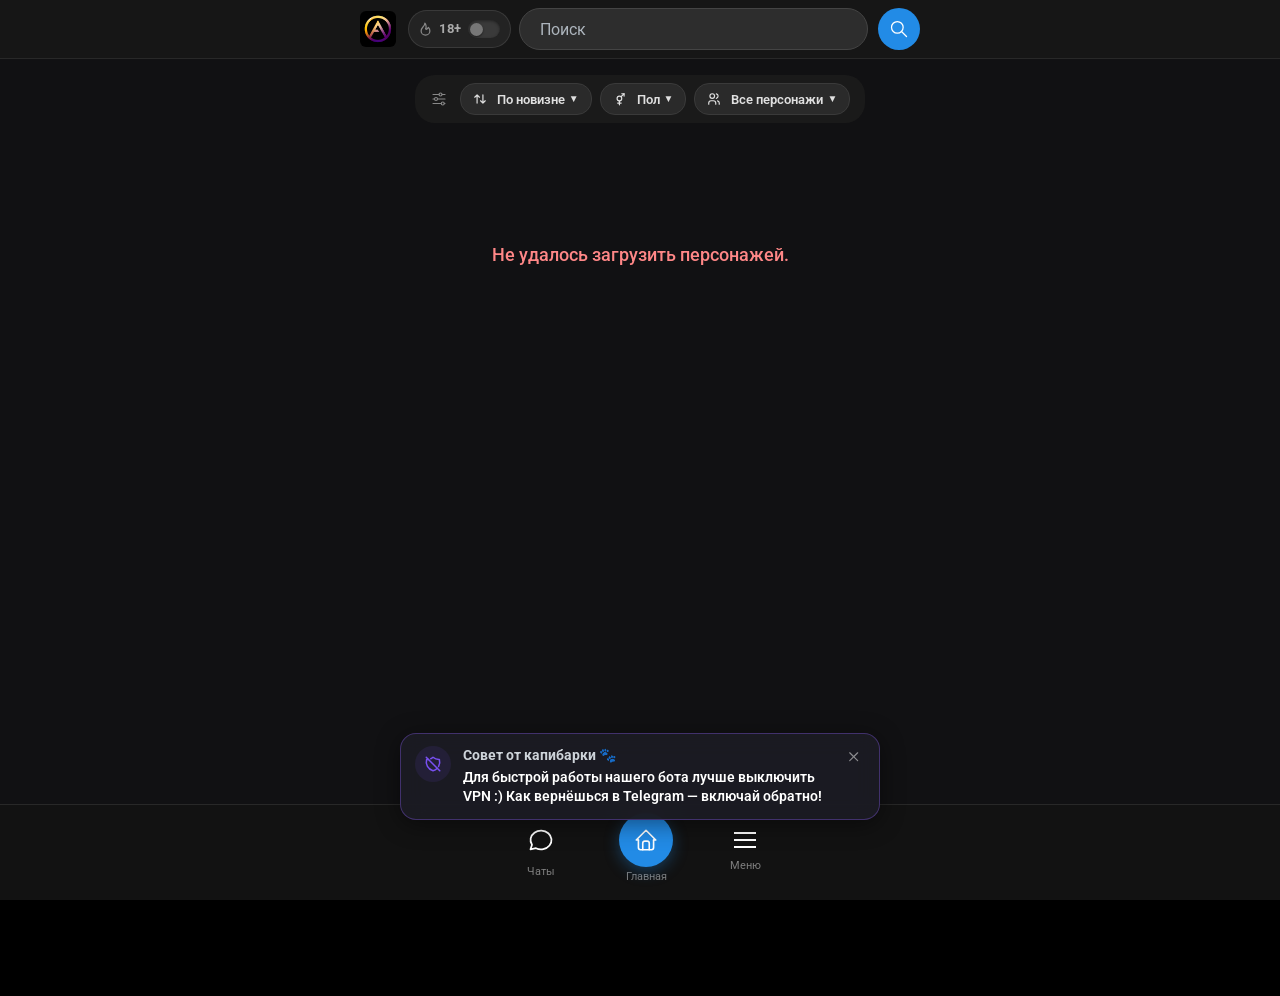
==== commit b1503aea: "Update from https://github.com/DevONE-HoPe/webapp-react/commit/e5507e340f37bc752e7d604c029b194b39ca8" ====
--- a/index.html
+++ b/index.html
@@ -36,7 +36,7 @@
         }, 1000);
       })();
     </script>
-    <script type="module" crossorigin src="/assets/index-6wDla1Z4.js"></script>
+    <script type="module" crossorigin src="/assets/index-DVTlxwrE.js"></script>
     <link rel="modulepreload" crossorigin href="/assets/vendor-react-Clb4NWHV.js">
     <link rel="modulepreload" crossorigin href="/assets/vendor-mantine-LKPTpN4j.js">
     <link rel="stylesheet" crossorigin href="/assets/index-DlAmmr0N.css">
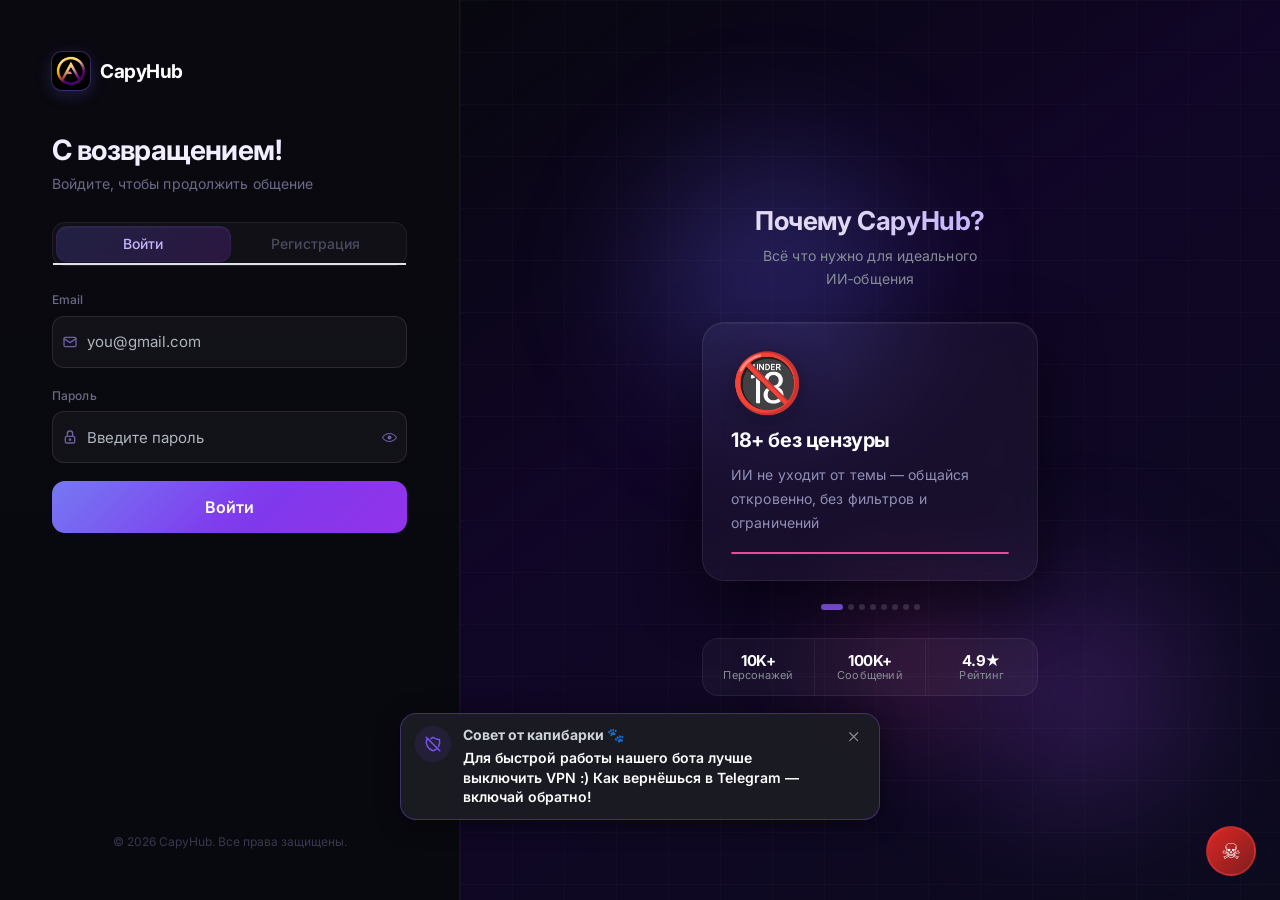
==== commit fb1dd15c: "Update from https://github.com/DevONE-HoPe/webapp-react/commit/4bee805bc54cfbc0055ce6747502d739f25aa" ====
--- a/index.html
+++ b/index.html
@@ -2,11 +2,10 @@
 <html lang="en">
   <head>
     <meta charset="UTF-8" />
-    <link rel="icon" type="image/svg+xml" href="/vite.svg" />
+    <link rel="icon" type="image/webp" href="/assets/logo2_16-CbJOyQCv.webp" />
     <meta name="viewport" content="width=device-width, initial-scale=1.0, maximum-scale=1.0, user-scalable=no" />
     <!-- <script type="text/javascript" src="https://auth.robokassa.ru/Merchant/bundle/robokassa_iframe.js"></script> -->
-    <script src="https://yookassa.ru/checkout-widget/v1/checkout-widget.js" defer></script>
-    <title>webapp-roleplay</title>
+    <title>CapyHub RolePlay</title>
     <script>
       (function () {
         var devtools = { open: false };
@@ -36,9 +35,9 @@
         }, 1000);
       })();
     </script>
-    <script type="module" crossorigin src="/assets/index-DVTlxwrE.js"></script>
-    <link rel="modulepreload" crossorigin href="/assets/vendor-react-Clb4NWHV.js">
-    <link rel="modulepreload" crossorigin href="/assets/vendor-mantine-LKPTpN4j.js">
+    <script type="module" crossorigin src="/assets/index-VXe2FtFe.js"></script>
+    <link rel="modulepreload" crossorigin href="/assets/vendor-react-CbHvonTD.js">
+    <link rel="modulepreload" crossorigin href="/assets/vendor-mantine-DAkhO5rp.js">
     <link rel="stylesheet" crossorigin href="/assets/index-DlAmmr0N.css">
   </head>
   <body>
